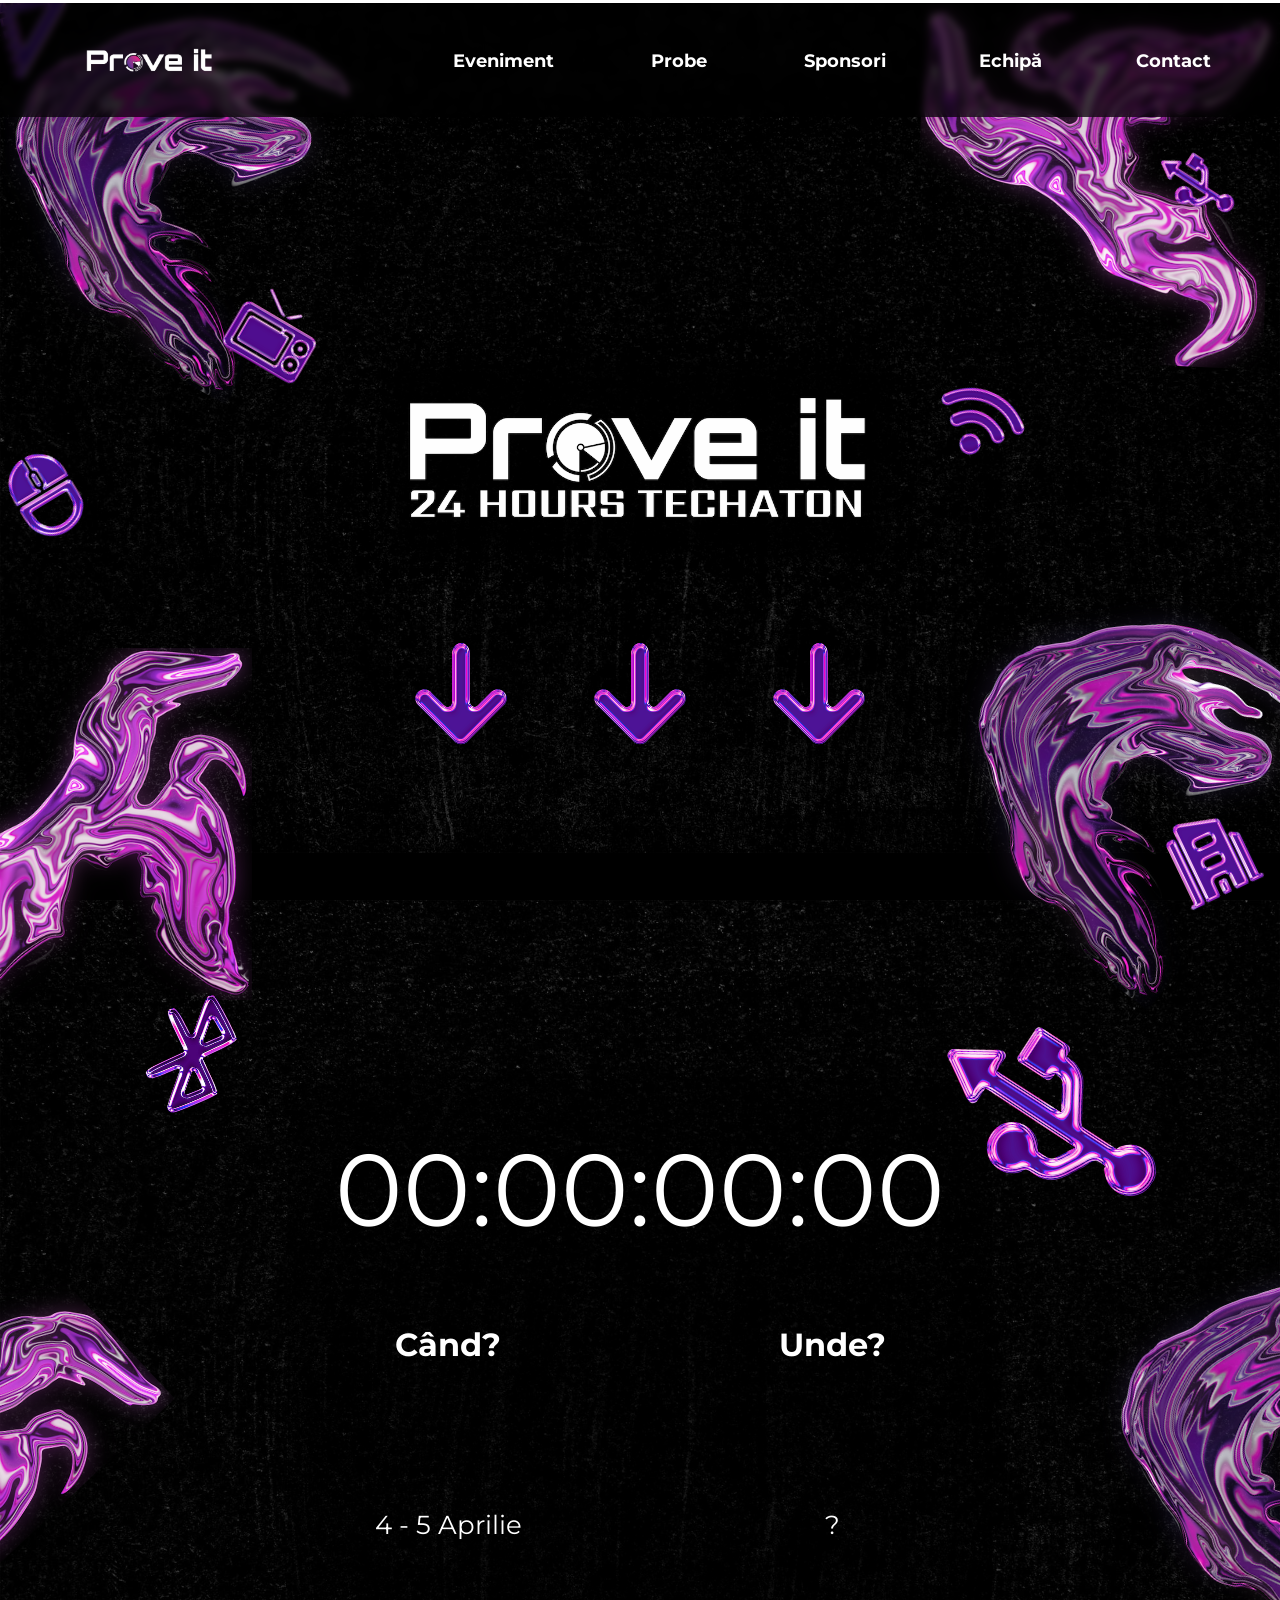
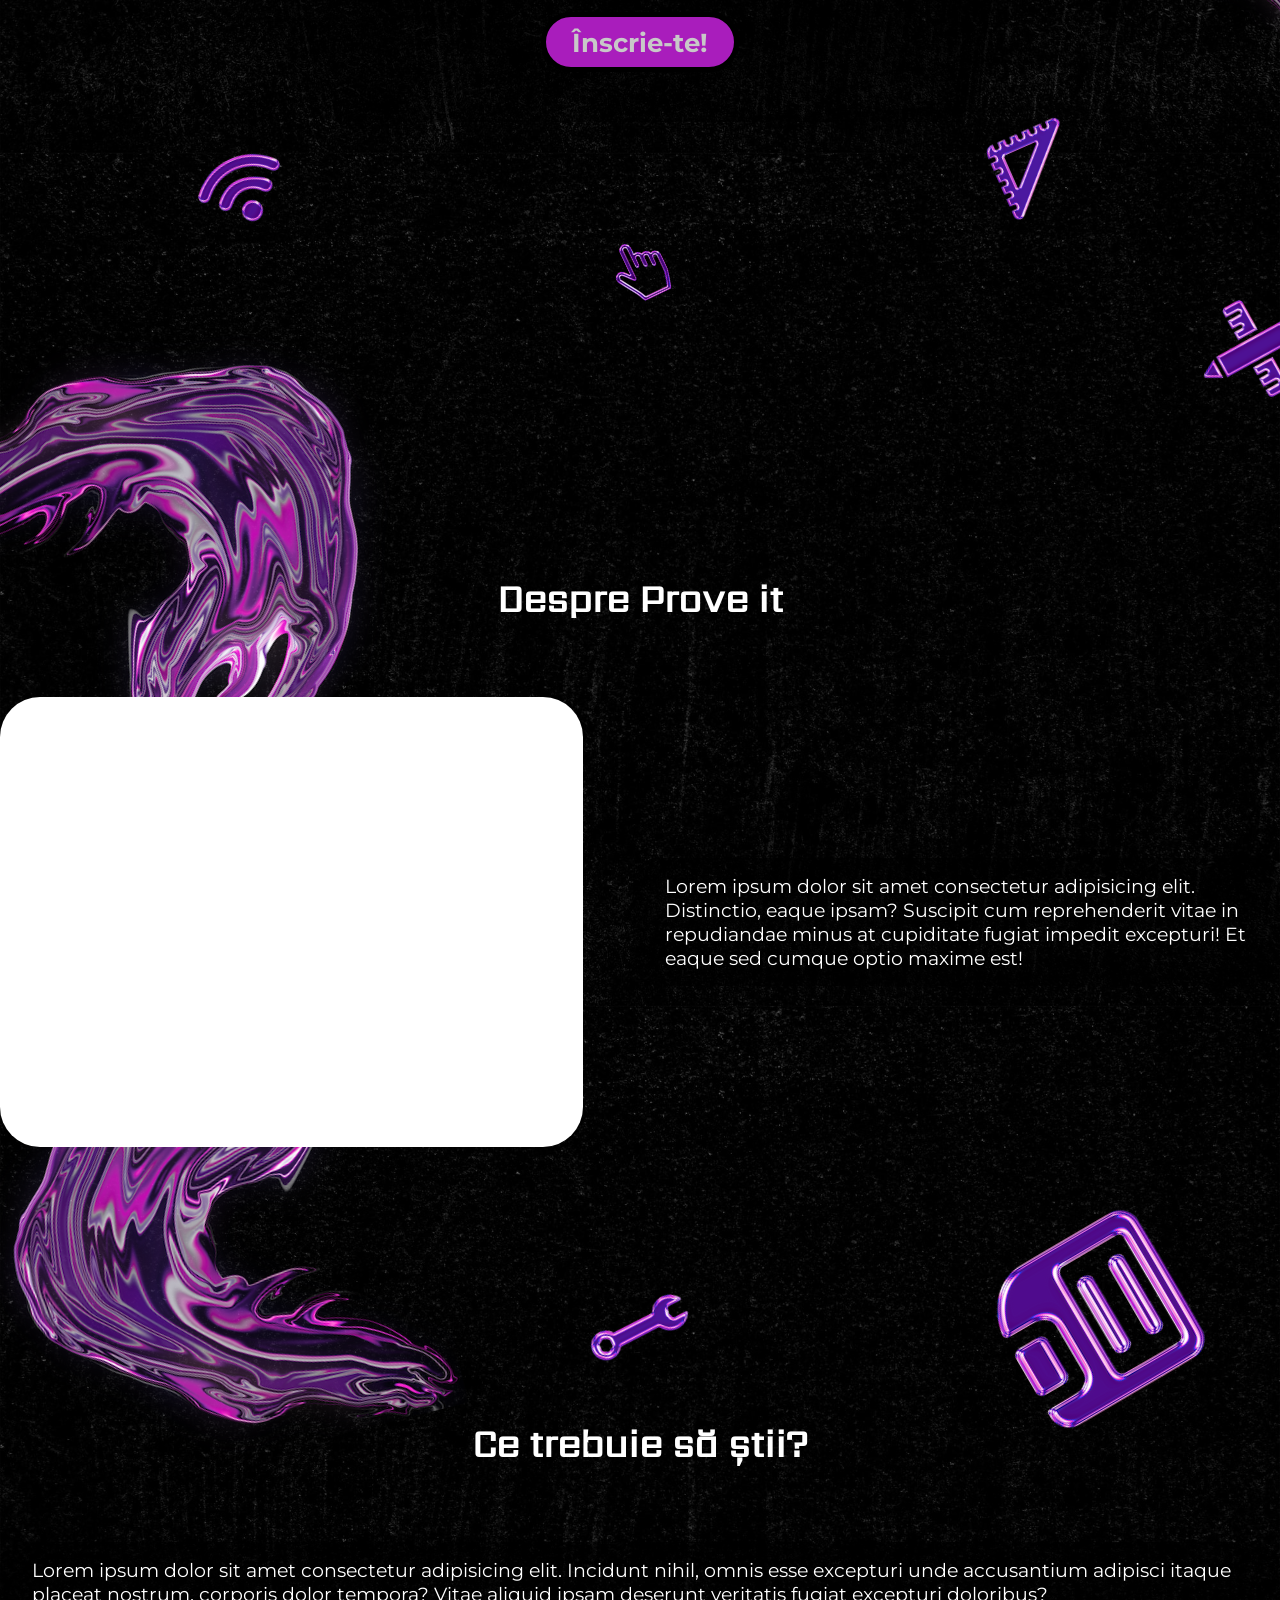
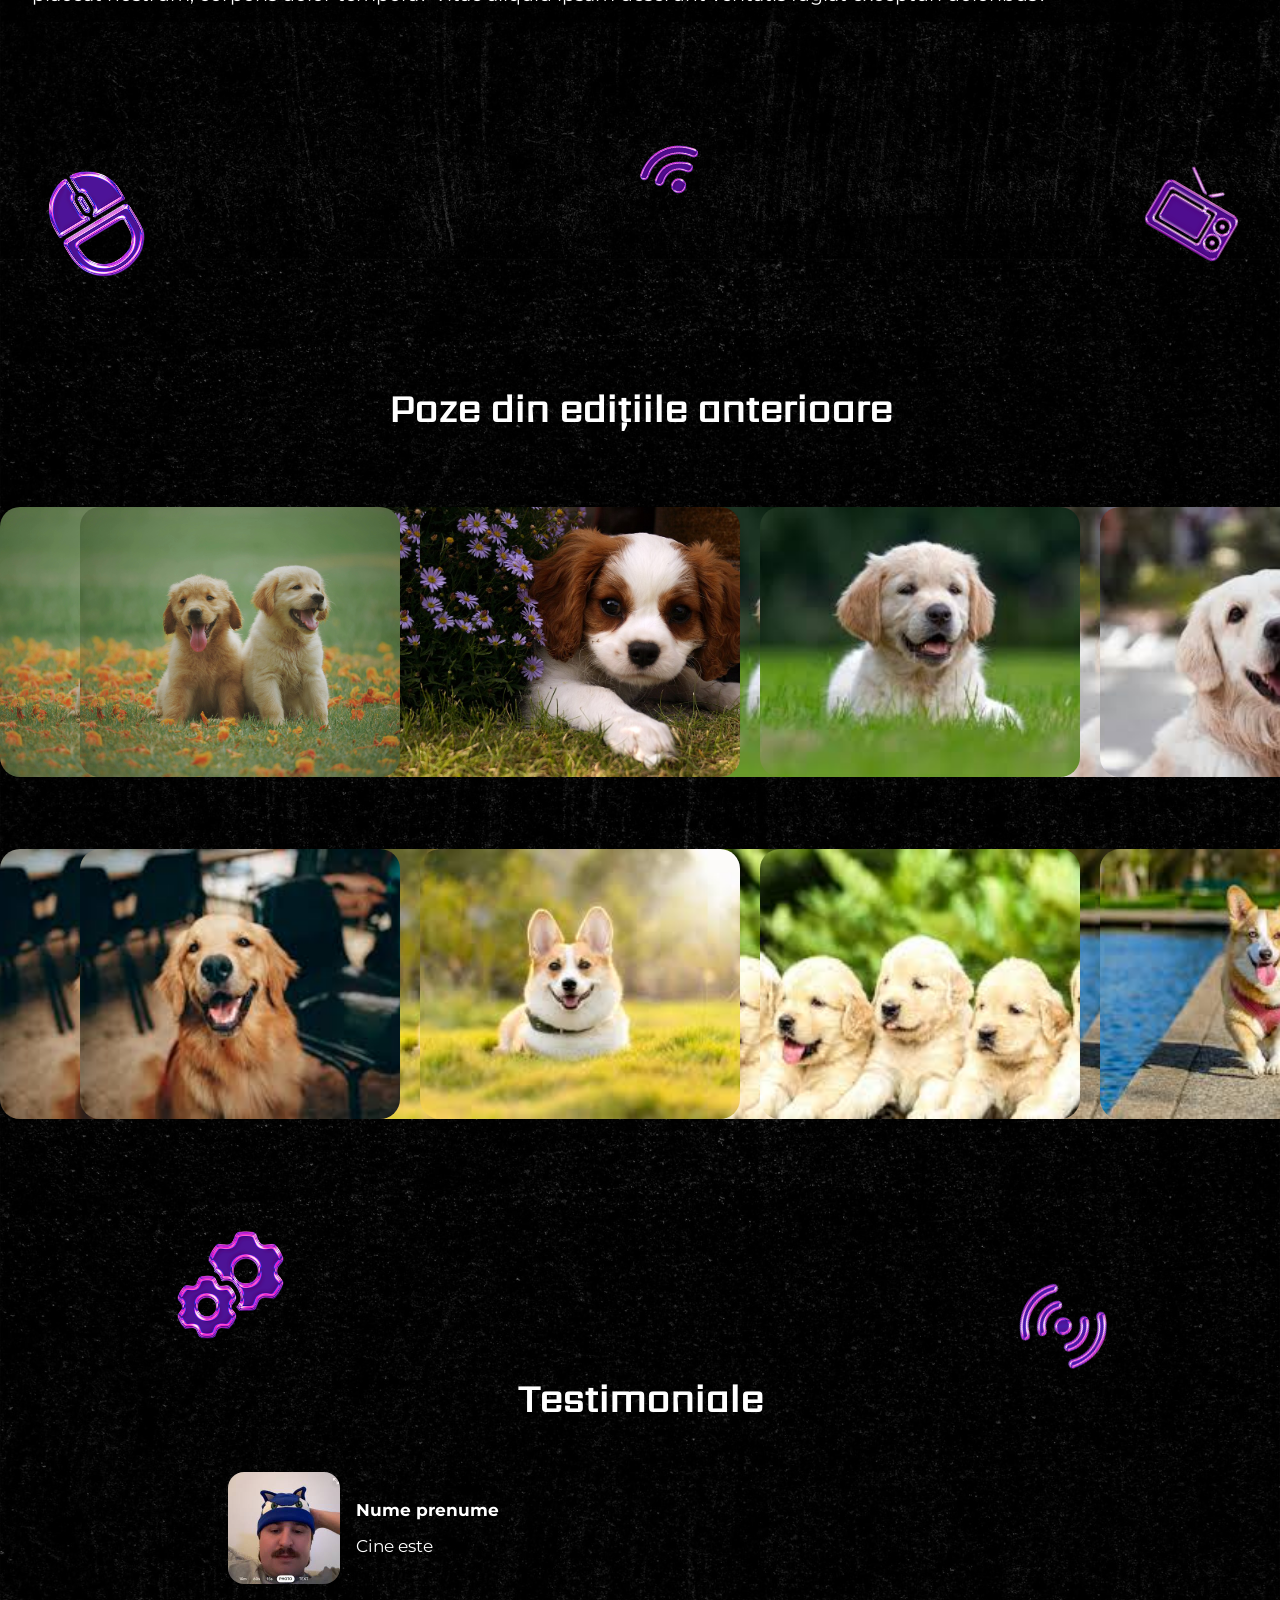
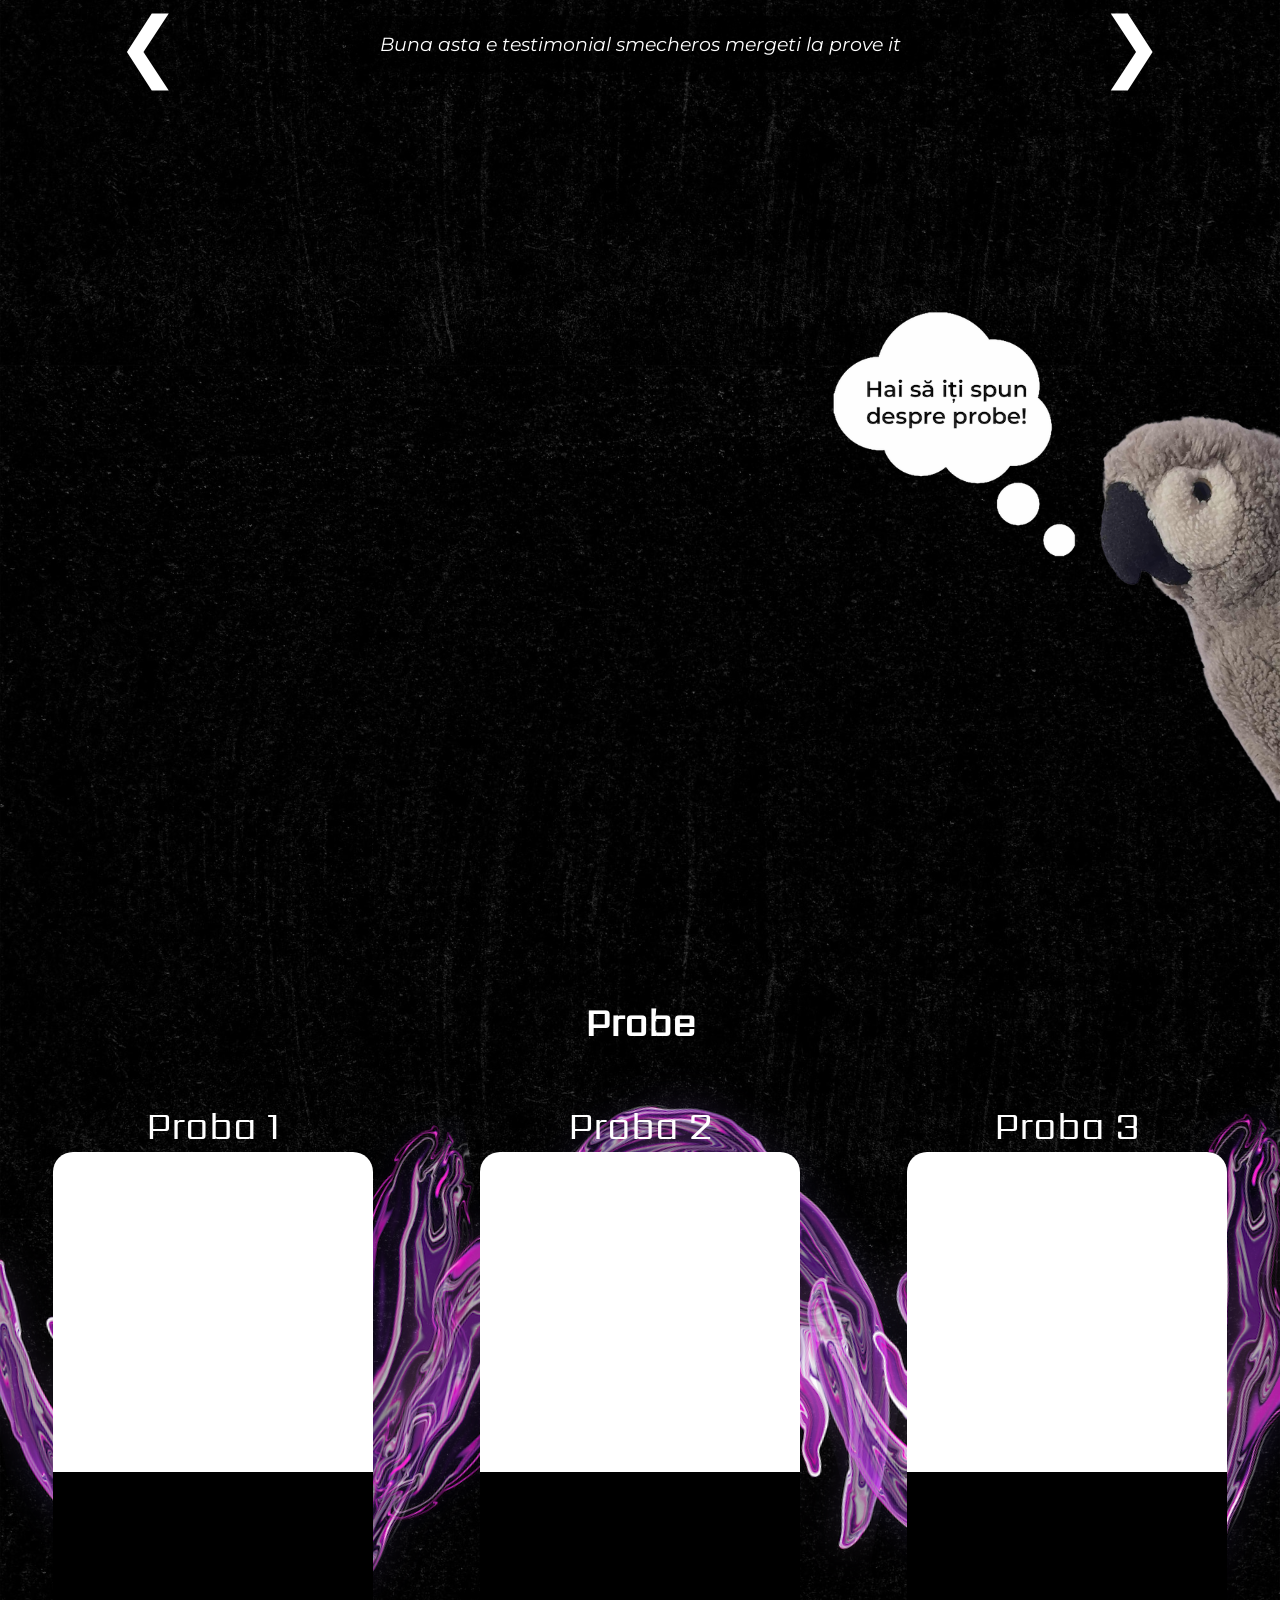
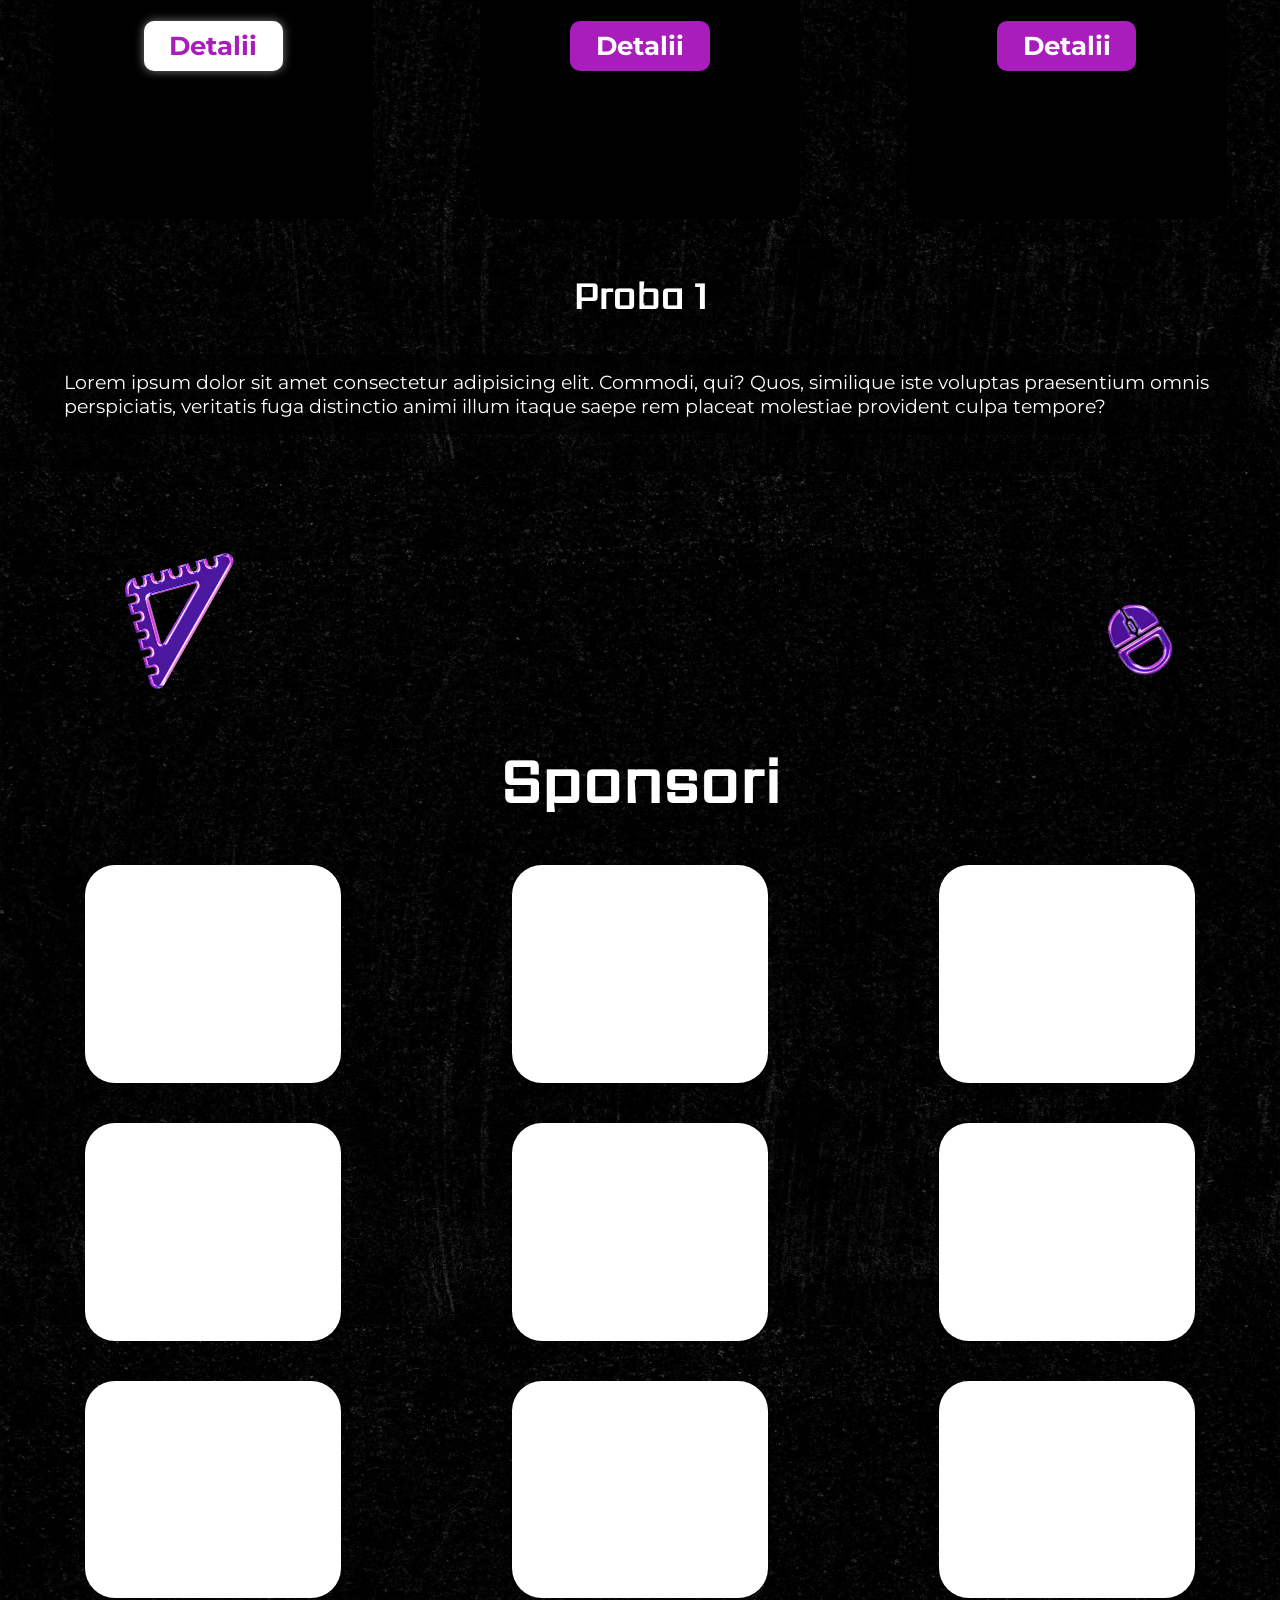
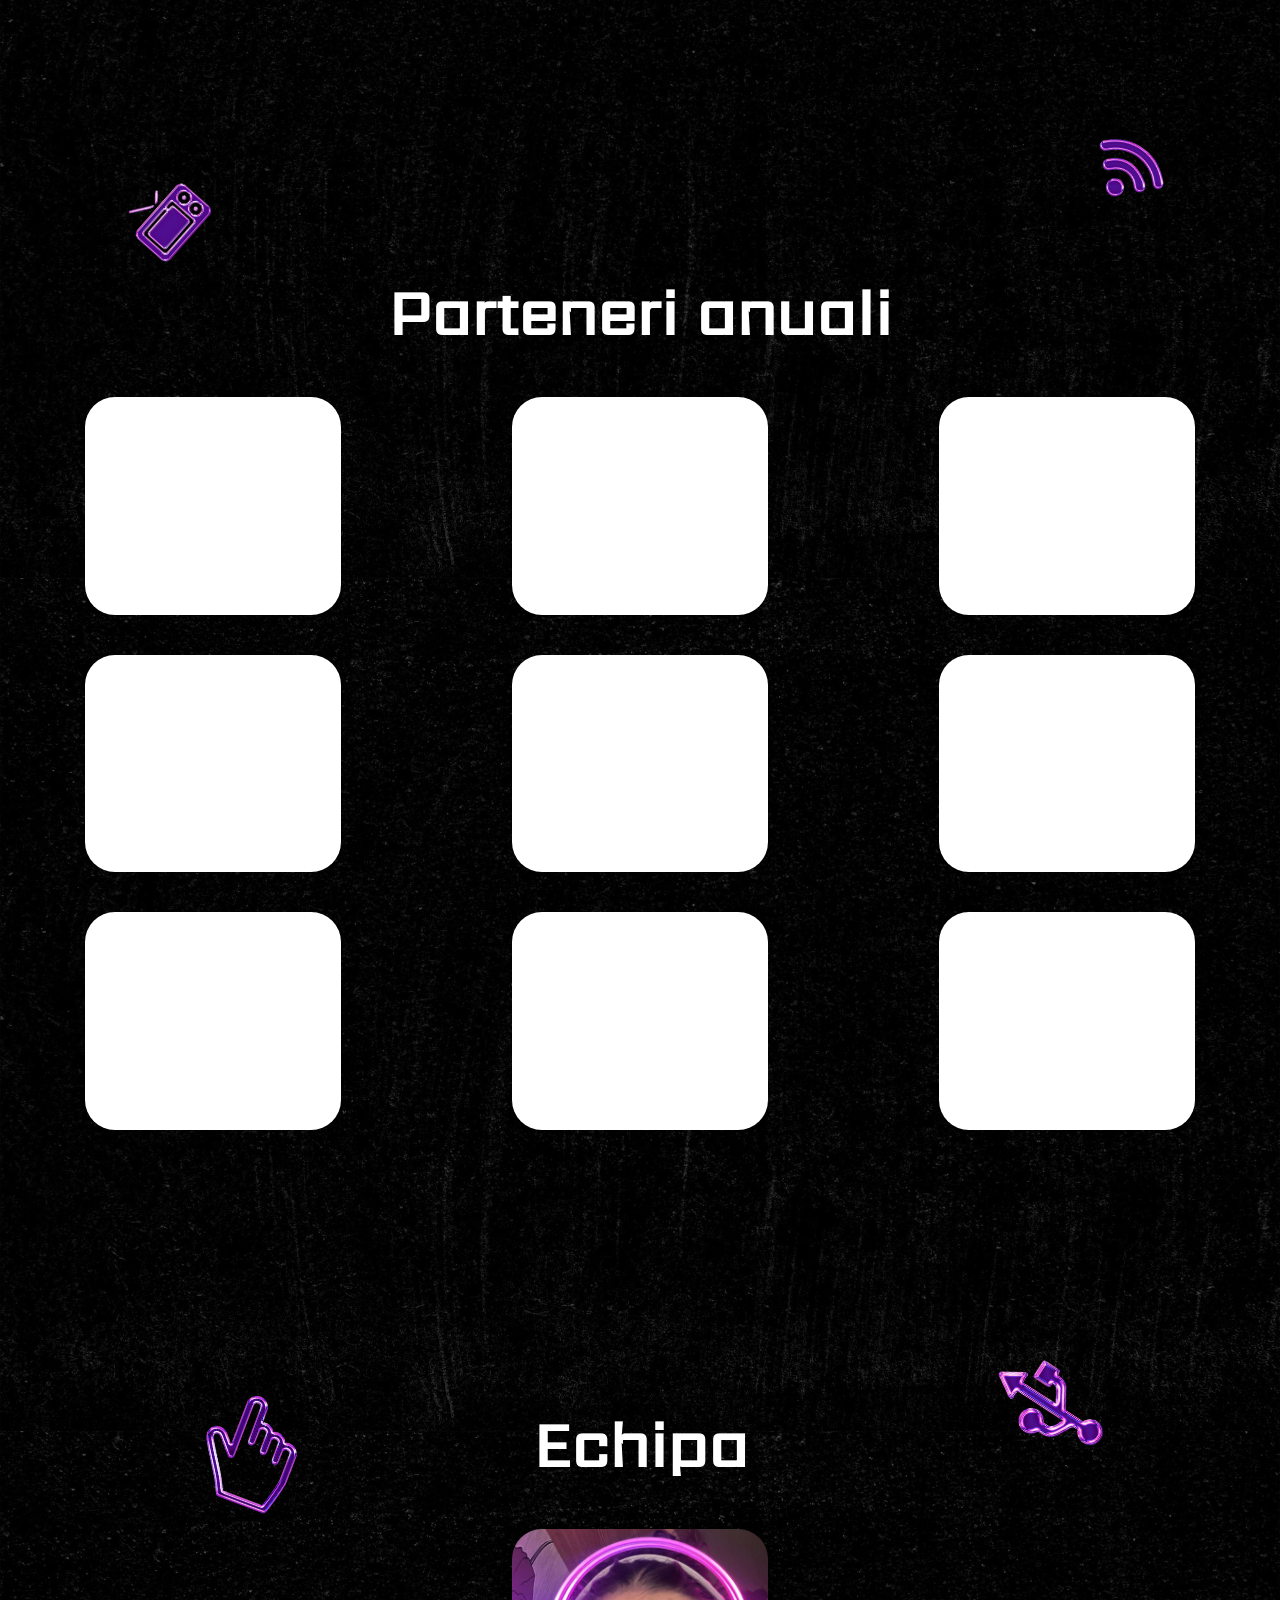
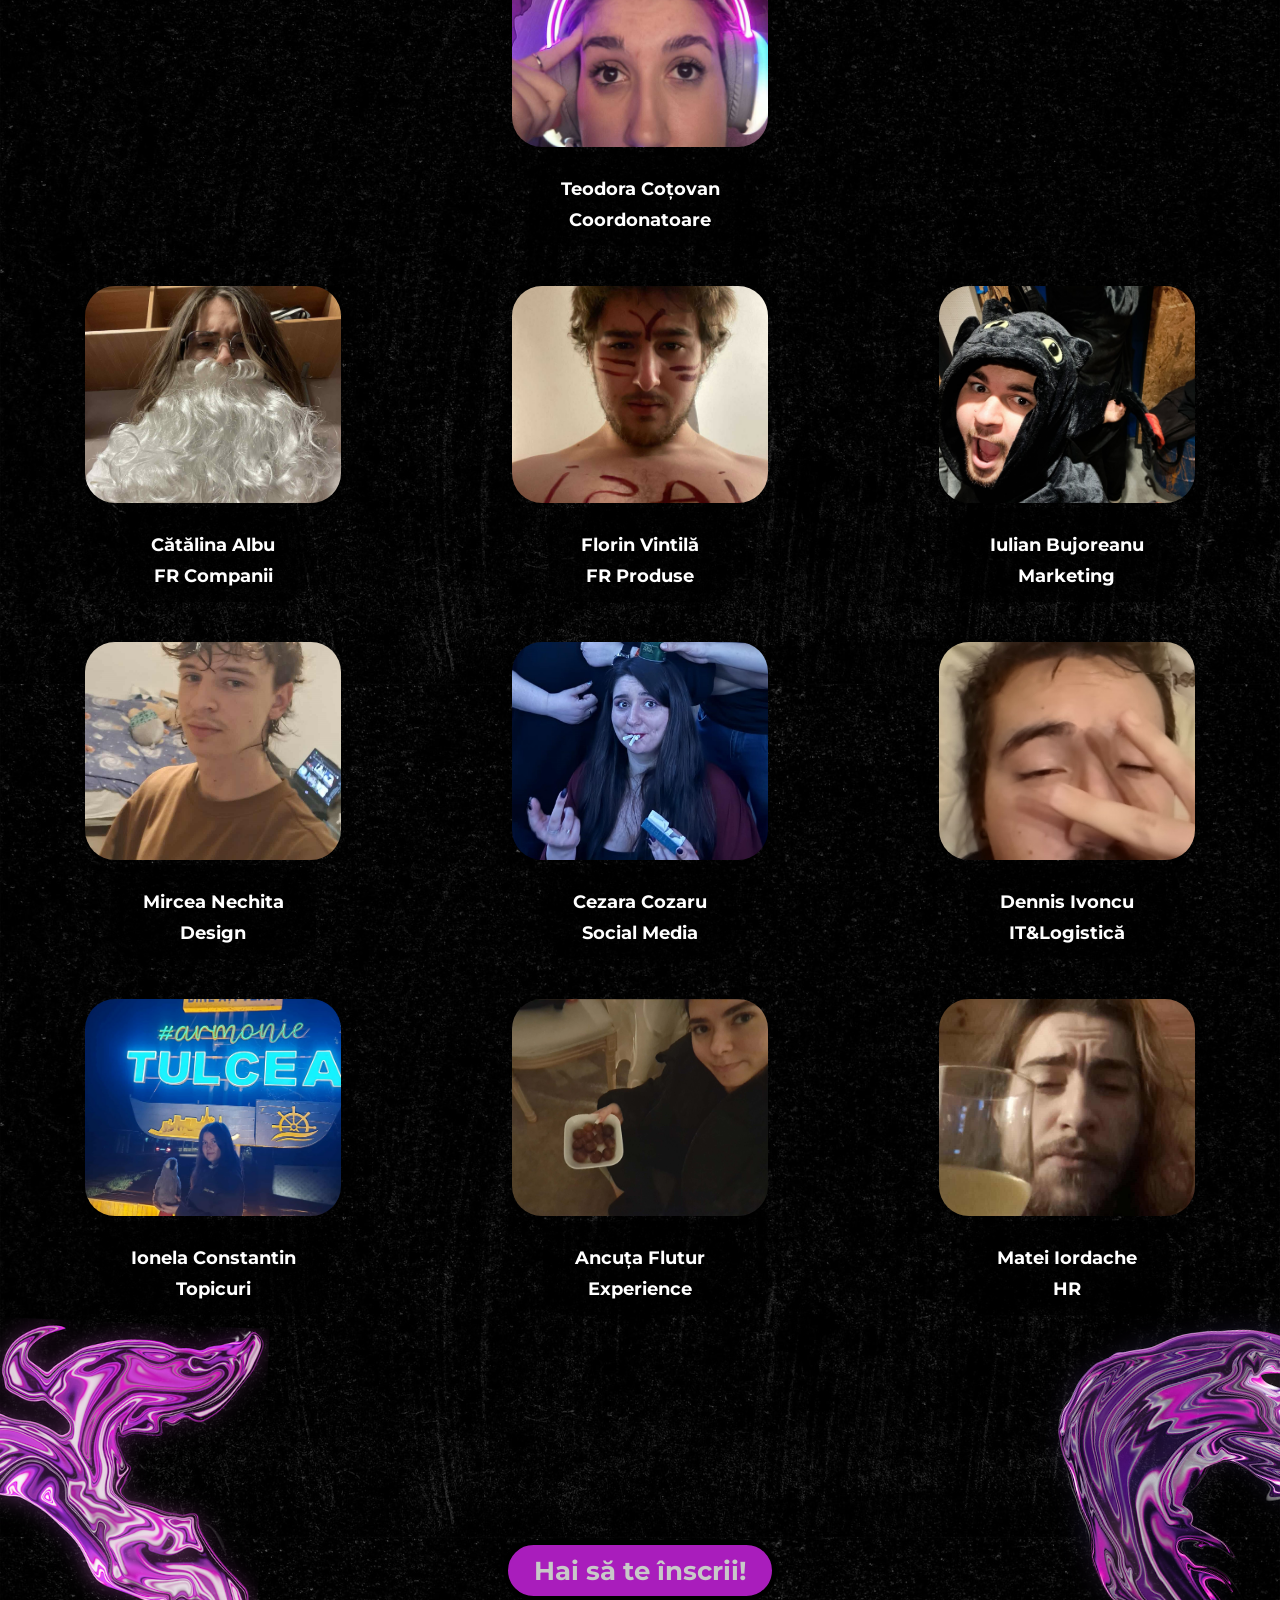
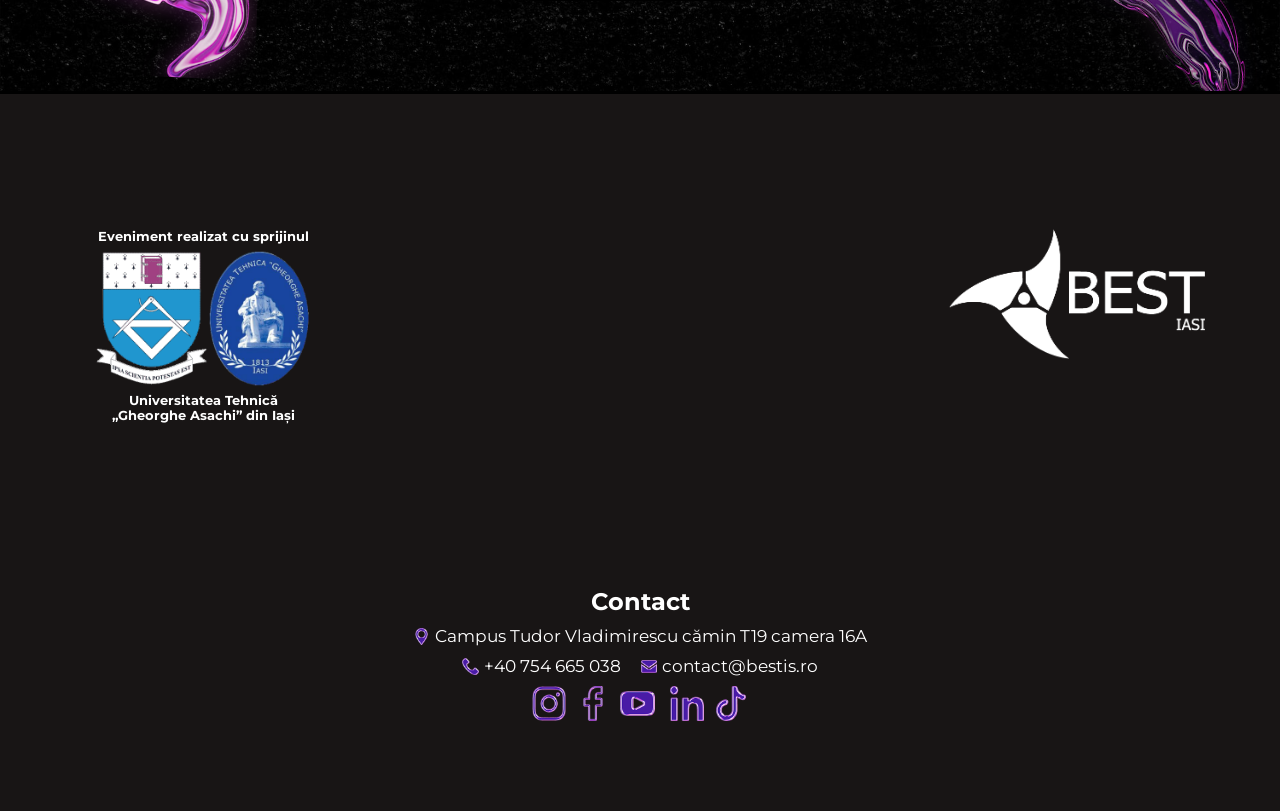
==== PRV26/index.html @ 22487291 "First version (desktop only)" ====
<!DOCTYPE html>
<html lang="en">
<head>
    <link rel="preconnect" href="https://fonts.googleapis.com">
    <link rel="preconnect" href="https://fonts.gstatic.com" crossorigin>
    <link href="https://fonts.googleapis.com/css2?family=Montserrat:ital,wght@0,100..900;1,100..900&display=swap" rel="stylesheet">
    <link rel = "stylesheet" href = "bg.css">
    <link rel = "stylesheet" href = "style.css">
    <meta charset="UTF-8">
    <meta name="viewport" content="width=device-width, initial-scale=1.0">
    <title>Prove it</title>
</head>
<body>  
     <header class = "header">
            <img src = "logo/Sigla Postari.png" id = "logo_header">
            <div class = "header_links">
                <div class = "header_link"><a href = "#eveniment">Eveniment</a></div>
                <div class = "header_link"><a href = "#probe">Probe</a></div>
                <div class = "header_link"><a href = "#sponsori">Sponsori</a></div>
                <div class = "header_link"><a href = "#echipa">Echipă</a></div>
                <div class = "header_link"><a href = "#contact">Contact</a></div>
            </div>
    </header>
    <div id="scroll-trigger" style="position: absolute; top: 100vh; height: 1px; width: 100%;"></div>
    <!-- <img src = "backgrounds/Website_grid.svg" class = "grid_website"> -->
    <section class = "landing_page">
        <img src = "backgrounds/Dirty-Surface-Texture-08-min.jpg" class = "dirty_surface" alt = "">
        <!-- <img src = "backgrounds/grid_lp-min.png" class = "grid_lp"> -->
        <img src = "logo/LogoPRV.png" class = "logo_lp" alt = "Proveit logo">
        <img src = "bg_elements/bgShape_C.png" class = "bg_element" id = "C1">
        <img src = "bg_elements/bgShape_dinosaur.png" class = "bg_element" id = "D1">
        <img src = "bg_elements/bgShape_C.png" class = "bg_element" id = "C2">
        <img src = "bg_elements/bgShape_dinosaur.png" class = "bg_element" id = "D2">
        <img src = "bg_elements/Echer.png" class = "bg_element" id = "echer1">
        <img src = "bg_elements/MouseV1.png" class = "bg_element" id = "mouse1">
        <img src = "bg_elements/TVV1.png" class = "bg_element" id = "tv1">
        <img src = "bg_elements/wifiV2.png" class = "bg_element" id = "wifi1">
        <img src = "bg_elements/USBV3.png" class = "bg_element" id = "usb1">
        <img src = "bg_elements/BuildingV1.png" class = "bg_element" id = "building1">
        <div class = "c2a">
            <div class = "arrows">
                <img src = "bg_elements/arrow.png" id = "arrows_img">
                <img src = "bg_elements/arrow.png" id = "arrows_img">
                <img src = "bg_elements/arrow.png" id = "arrows_img">
            </div>
            <!-- <button id = "c2a_button">
                Afla mai multe
            </button> -->
        </div>
    </section>
    <section class = "main_page">
        <div class = "bg_layer">
            <div class = "layer_dirty"></div>
        </div>
        <!-- <img src = "backgrounds/Website_grid.svg" class = "grid_website"> -->
        <img src = "bg_elements/bgShape_C.png" class = "bg_element" id = "C6">
        <img src = "bg_elements/bgShape_dinosaur.png" class = "bg_element" id = "D4">
        <img src = "bg_elements/bgShape_C.png" class = "bg_element" id = "C3">
        <img src = "bg_elements/bgShape_dinosaur.png" class = "bg_element" id = "D3">
        <!-- <img src = "bg_elements/TVV1.png" class = "bg_element" id = "tv2"> -->
        <img src = "bg_elements/USBV3.png" class = "bg_element" id = "usb2">
        <img src = "bg_elements/BluetoothV2.png" class = "bg_element" id = "bluetooth1">
    

        <div class = "timer_div">
            <p id = "timer">00:00:00:00</p>

            <div class = "info_PRV">
                <div class = "cand">Când?</div>
                <div class = "unde">Unde?</div>
                <div class = "data">4 - 5 Aprilie</div>
                <div class = "locatie">?</div>
            </div>

            <button id = "c2a_button">Înscrie-te!</button>

            <img src = "bg_elements/wifiV2.png" class = "bg_element" id = "wifi2">
            <img src = "bg_elements/Echer.png" class = "bg_element" id = "echer2">
            <img src = "bg_elements/ClickerV2.png" class = "bg_element" id = "clicker1">
            <img src = "bg_elements/PencilAndRulerV2.png" class = "bg_element" id = "pencil1">

        </div>

        <div class = "despre_PRV animate-on-scroll" id = "eveniment">
            <img src = "bg_elements/bgShape_C.png" class = "bg_element" id = "C4">
            <img src = "bg_elements/bgShape_C.png" class = "bg_element" id = "C5">
            <img src = "bg_elements/wrenchV1.png" class = "bg_element" id = "wrench1">
            <img src = "bg_elements/FloppyDiskV2.png" class = "bg_element" id = "floppy1">
            <h1>Despre Prove it</h1>
            <div class = "img_text_flex">
                <div class = "img_container"></div>
                <p>
                    Lorem ipsum dolor sit amet consectetur adipisicing elit. Distinctio, eaque ipsam? Suscipit cum reprehenderit vitae in repudiandae minus at cupiditate fugiat impedit excepturi! Et eaque sed cumque optio maxime est!
                </p>
            </div>
        </div>

        <div class = "ce_trebuie_sa_stii animate-on-scroll">
            <h1>Ce trebuie să știi?</h1>
            <p>
                Lorem ipsum dolor sit amet consectetur adipisicing elit. Incidunt nihil, omnis esse excepturi unde accusantium adipisci itaque placeat nostrum, corporis dolor tempora? Vitae aliquid ipsam deserunt veritatis fugiat excepturi doloribus?
            </p>
        </div>

        <div class = "img_sliders">
            <img src = "bg_elements/MouseV1.png" class = "bg_element" id = "mouse2">
            <img src = "bg_elements/wifiV2.png" class = "bg_element" id = "wifi3">
            <img src = "bg_elements/TVV1.png" class = "bg_element" id = "tv3">

            <h1>Poze din edițiile anterioare</h1>
            <div class = "slider_right">
                <div class = "img_right">
                    <div class = "img_container_editii zoomable" id = "p1"></div>
                    <div class = "img_container_editii zoomable" id = "p2"></div>
                    <div class = "img_container_editii zoomable" id = "p3"></div>
                    <div class = "img_container_editii zoomable" id = "p4"></div>
                </div>
                <div aria-hidden class = "img_right">
                    <div class = "img_container_editii zoomable" id = "p1"></div>
                    <div class = "img_container_editii zoomable" id = "p2"></div>
                    <div class = "img_container_editii zoomable" id = "p3"></div>
                    <div class = "img_container_editii zoomable" id = "p4"></div>
                </div>
            </div>
            <div class = "slider_left">
                <div class = "img_left">
                    <div class = "img_container_editii zoomable" id = "p5"></div>
                    <div class = "img_container_editii zoomable" id = "p6"></div>
                    <div class = "img_container_editii zoomable" id = "p7"></div>
                    <div class = "img_container_editii zoomable" id = "p8"></div>
                </div>
                <div aria-hidden class = "img_left">
                    <div class = "img_container_editii zoomable" id = "p5"></div>
                    <div class = "img_container_editii zoomable" id = "p6"></div>
                    <div class = "img_container_editii zoomable" id = "p7"></div>
                    <div class = "img_container_editii zoomable" id = "p8"></div>
                </div>
            </div>

        </div>

        <div class = "testimoniale animate-on-scroll">
            <img src = "bg_elements/CogV1.png" class = "bg_element" id = "cog1">
            <img src = "bg_elements/SignalV1.png" class = "bg_element" id = "signal1">

            <h1>Testimoniale</h1>

            <div class = "testimonial">
                <div class = "testimoniale_img_nume">

                    <div class = "pfp_t" id = "t1"></div>
                    <div class = "nume_cine_t">
                        <p style = "font-weight: bold;">Nume prenume</p>
                        <p>Cine este</p>
                    </div>

                </div>

                <div class = "buttons_paragraph">
                    <button id = "slider_button" class = "prev">&#10094</button>
                    <p>Buna asta e testimonial smecheros mergeti la prove it</p>
                    <button id = "slider_button" class = "next">&#10095</button>
                </div>
            </div>
            <div class = "testimonial">
                <div class = "testimoniale_img_nume">

                    <div class = "pfp_t" id = "t2"></div>
                    <div class = "nume_cine_t">
                        <p style = "font-weight: bold;">Nume prenume</p>
                        <p>Cine este</p>
                    </div>

                </div>

                <div class = "buttons_paragraph">
                    <button id = "slider_button" class = "prev">&#10094</button>
                    <p>Ce caut aici</p>
                    <button id = "slider_button" class = "next">&#10095</button>
                </div>
            </div>
            <div class = "testimonial">
                <div class = "testimoniale_img_nume">

                    <div class = "pfp_t" id = "t3"></div>
                    <div class = "nume_cine_t">
                        <p style = "font-weight: bold;">Nume prenume</p>
                        <p>Cine este</p>
                    </div>

                </div>

                <div class = "buttons_paragraph">
                    <button id = "slider_button" class = "prev">&#10094</button>
                    <p>Innebunesc</p>
                    <button id = "slider_button" class = "next">&#10095</button>
                </div>
            </div>
    
        </div>
        
        <img src = "photos/cafeluta_dialog.png" class = "cafeluta_dialog">
        
        <div class = "probe animate-on-scroll" id = "probe">
            <img src = "bg_elements/bgShape_C.png" class = "bg_element" id = "C7">
            <img src = "bg_elements/bgShape_C.png" class = "bg_element" id = "C8">
            <img src = "bg_elements/bgShape_C.png" class = "bg_element" id = "C9">

            <h1>Probe</h1>

            <div class = "probe_carduri">

            <div class = "card_probe">
                <h1>Proba 1</h1>
                <div class = "img_container_probe"></div>
                <div class = "detalii_probe">
                    <button>Detalii</button>
                </div>
            </div>

             <div class = "card_probe">
                <h1>Proba 2</h1>
                <div class = "img_container_probe"></div>
                <div class = "detalii_probe">
                    <button>Detalii</button>
                </div>
            </div>

             <div class = "card_probe">
                <h1>Proba 3</h1>
                <div class = "img_container_probe"></div>
                <div class = "detalii_probe">
                    <button>Detalii</button>
                </div>
            </div>

            </div>

            <div class = "descrieri_container">
                <div class = "descriere">
                    <h1>Proba 1</h1>
                    <p>Lorem ipsum dolor sit amet consectetur adipisicing elit. Commodi, qui? Quos, similique iste voluptas praesentium omnis perspiciatis, veritatis fuga distinctio animi illum itaque saepe rem placeat molestiae provident culpa tempore?</p>
                </div>

                <div class = "descriere">
                    <h1>Proba 2</h1>
                    <p>Lorem ipsum dolor sit amet consectetur adipisicing elit. Commodi, qui? Quos, similique iste voluptas praesentium omnis perspiciatis, veritatis fuga distinctio animi illum itaque saepe rem placeat molestiae provident culpa tempore?</p>
                </div>

                <div class = "descriere">
                    <h1>Proba 3</h1>
                    <p>Lorem ipsum dolor sit amet consectetur adipisicing elit. Commodi, qui? Quos, similique iste voluptas praesentium omnis perspiciatis, veritatis fuga distinctio animi illum itaque saepe rem placeat molestiae provident culpa tempore?</p>
                </div>
            </div>

        </div>
        
        <div class = "sponsori" id = "sponsori">
            <img src = "bg_elements/MouseV1.png" class = "bg_element" id = "mouse3">
            <img src = "bg_elements/Echer.png" class = "bg_element" id = "echer3">

            <h1>Sponsori</h1>

            <div class = "sponsori_row">
                <div class = "img_container_sponsori"></div>
                <div class = "img_container_sponsori"></div>
                <div class = "img_container_sponsori"></div>
            </div>

             <div class = "sponsori_row">
                <div class = "img_container_sponsori"></div>
                <div class = "img_container_sponsori"></div>
                <div class = "img_container_sponsori"></div>
            </div>

             <div class = "sponsori_row">
                <div class = "img_container_sponsori"></div>
                <div class = "img_container_sponsori"></div>
                <div class = "img_container_sponsori"></div>
            </div>
            
        </div>

        <div class = "parteneri">
            <img src = "bg_elements/TVV1.png" class = "bg_element" id = "tv4">
            <img src = "bg_elements/wifiV2.png" class = "bg_element" id = "wifi4">

            <h1>Parteneri anuali</h1>

            <div class = "sponsori_row">
                <div class = "img_container_sponsori"></div>
                <div class = "img_container_sponsori"></div>
                <div class = "img_container_sponsori"></div>
            </div>

             <div class = "sponsori_row">
                <div class = "img_container_sponsori"></div>
                <div class = "img_container_sponsori"></div>
                <div class = "img_container_sponsori"></div>
            </div>

             <div class = "sponsori_row">
                <div class = "img_container_sponsori"></div>
                <div class = "img_container_sponsori"></div>
                <div class = "img_container_sponsori"></div>
            </div>
            
        </div>

        <div class = "echipa" id = "echipa">
            <img src = "bg_elements/ClickerV2.png" class = "bg_element" id = "clicker2">
            <img src = "bg_elements/USBV3.png" class = "bg_element" id = "usb3">

            <h1>Echipa</h1>

             <div class = "sponsori_row">
                <div class = "poze_nume_echipa">
                    <div class = "img_container_sponsori" id = "teo"></div>
                    <div class = "nume">
                        <h1>Teodora Coțovan</h1>
                        <h1>Coordonatoare</h1>
                    </div>
                </div>
             </div>

            <div class = "sponsori_row">
                <div class = "poze_nume_echipa">
                    <div class = "img_container_sponsori" id = "cata"></div>
                    <div class = "nume">
                        <h1>Cătălina Albu</h1>
                        <h1>FR Companii</h1>
                    </div>
                </div>
                <div class = "poze_nume_echipa">
                    <div class = "img_container_sponsori" id = "florin"></div>
                    <div class = "nume">
                        <h1>Florin Vintilă</h1>
                        <h1>FR Produse</h1>
                    </div>
                </div>
                <div class = "poze_nume_echipa">
                    <div class = "img_container_sponsori" id = "iulian"></div>
                    <div class = "nume">
                        <h1>Iulian Bujoreanu</h1>
                        <h1>Marketing</h1>
                    </div>
                </div>
            </div>

             <div class = "sponsori_row">
                <div class = "poze_nume_echipa">
                    <div class = "img_container_sponsori" id = "mircea"></div>
                    <div class = "nume">
                        <h1>Mircea Nechita</h1>
                        <h1>Design</h1>
                    </div>
                </div>
                <div class = "poze_nume_echipa">
                    <div class = "img_container_sponsori" id = "cezara"></div>
                    <div class = "nume">
                        <h1>Cezara Cozaru</h1>
                        <h1>Social Media</h1>
                    </div>
                </div>
                <div class = "poze_nume_echipa">
                    <div class = "img_container_sponsori" id = "dennis"></div>
                    <div class = "nume">
                        <h1>Dennis Ivoncu</h1>
                        <h1>IT&Logistică</h1>
                    </div>
                </div>
            </div>

             <div class = "sponsori_row">
                <div class = "poze_nume_echipa">
                    <div class = "img_container_sponsori" id = "ionela"></div>
                    <div class = "nume">
                        <h1>Ionela Constantin</h1>
                        <h1>Topicuri</h1>
                    </div>
                </div>
                <div class = "poze_nume_echipa">
                    <div class = "img_container_sponsori" id = "ancuta"></div>
                    <div class = "nume">
                        <h1>Ancuța Flutur</h1>
                        <h1>Experience</h1>
                    </div>
                </div>
                <div class = "poze_nume_echipa">
                    <div class = "img_container_sponsori" id = "matei"></div>
                    <div class = "nume">
                        <h1>Matei Iordache</h1>
                        <h1>HR</h1>
                    </div>
                </div>
            </div>

        </div>

        <button id = "c2a_button">Hai să te înscrii!</button>
        
        <footer class = "footer">
            <div class = "tuiasi">
                <p>Eveniment realizat cu sprijinul</p>
                <img src = "logo/tuiasi.png" id = "logo_tuiasi">
                <p>Universitatea Tehnică</p>
                <p>„Gheorghe Asachi” din Iași</p>
            </div>

            <img src = "logo/Sigla BEST alba.png" class = "sigla_BEST">

            <div class = "contact" id = "contact">
                <h2>Contact</h2>

                <div class = "locatie">
                    <img src = "logo/Location_site.png" id = "footer_img">
                    <p>Campus Tudor Vladimirescu cămin T19 camera 16A</p>
                </div>

                <div class = "tel_mail">
                    <div class = "tel">
                        <img src = "logo/Phone_site.png" id = "footer_img">
                        <p>+40 754 665 038</p>
                    </div>

                    <div class = "mail">
                        <img src = "logo/Mail_site.png" id = "footer_img">
                        <p>contact@bestis.ro</p>
                    </div>
                </div>

                <div class = "sm_icons">
                    <img src = "logo/Instagram_site.png">
                    <img src = "logo/Facebook_site.png">
                    <img src = "logo/YouTube_site.png" style = "margin-right: 1%;">
                    <img src = "logo/LinkedIn_site.png">
                    <img src = "logo/TikTok_site.png">
                </div>

            </div>
        </footer>
    </section>

    <div id="lightbox" class="lightbox">
        <span class="close-btn">&times;</span>
        <img id="lightbox-img" src="">
    </div>
    <script src = "index.js"></script>
</body>
</html>
---- PRV26/bg.css ----
.bg_layer {
    position: absolute;
    top: 0;
    bottom: 0;
    width: 100%;
    height: 100%; 
    pointer-events: none;
}

.layer_dirty {
    width: 100%;
    height: 100%;
    background-image: url('backgrounds/Dirty-Surface-Texture-08-min.jpg');
    background-repeat: repeat-y;
    background-size: 100% auto;
    opacity: 0.4;
    z-index: -2;
}

.bg_element{
    position: absolute;
    z-index: 1;
}

.dirty_surface{
    position: absolute;
    z-index: -3;
    opacity: 0.4;
    width: 100vw;
    max-height: 100vh;
}

/* .grid_lp{
    position: absolute;
    z-index: -2;
    width: 100vw;
    min-height: 100vh;
    opacity: 0.2;
} */

/* .grid_website{
    position: absolute;
    margin: auto;
    width: 100%;
    height: 100%;
    z-index: -2;
    opacity: 0.7;
} */

.logo_lp{
    position: absolute;
    z-index: -1;
    left: 0;
    right: 0;
    margin: auto;
    width: 750px;
    top: 50%;
    transform: translateY(-50%);
    scale: 0.95;
    width: 47vw;
}

/* landing page */
#D1{
    bottom: -100px;
    left: -100px;
    width: 27.5vw;
}

#D2{
    transform: rotate(-87.44deg);
    right: 10px;
    top: 10px;
    width: 27.5vw;
}

#C1{
    transform: rotate(28.64deg);
    left: -20px;
    top: -10px;
    width: 27.5vw;
}

#C2{
    transform: rotate(37.16deg);
    right: -10px;
    bottom: -40px;
    width: 27.5vw;
}

#echer1{
    transform: rotate(74.69deg);
    width: 7vw;
    top: -15px;
}

#mouse1{
    transform: rotate(-31.13deg);
    top: 50%;
    width: 7vw;
}

#tv1{
    transform: rotate(30.5deg);
    top: 32%;
    left: 18%;
    width: 7vw;
}

#wifi1{
    transform: rotate(23.61deg);
    top: 42%;
    right: 20%;
    width: 7vw;
}

#usb1{
    transform: rotate(-56.9deg);
    right: 3%;
    top: 140px;
    width: 7vw;
}

#building1{
    transform: rotate(-25.54deg);
    bottom: 0;
    right: 2%;
    width: 7vw;
}

/* landing page */
/* main page */

#usb2{
    transform: rotate(-56.9deg);
    right: 8vw;
    top: 10vh;
    width: 20vw;
}

#bluetooth1{
    transform: rotate(19.86deg);
    top: 10vh;
    left: 10vw;
    width: 10vw;
}

#tv2{
    transform: rotate(-8.91deg);
    left: 45vw;
    top: 15vh;
    width: 7vw;
}

#wifi2{
    transform: rotate(-24.01deg);
    bottom: -12.5vh;
    left: -7vw;
    width: 7vw;
}

#echer2{
    transform: rotate(66.19deg);
    bottom: -10vh;
    right: -7vw;
    width: 7vw;
}

#clicker1{
    transform: rotate(-25.54deg);
    bottom: -20vh;
    width: 5vw;
}

#pencil1{
    transform: rotate(16.17deg);
    width: 7vw;
    right: -24vw;
    bottom: -30vh;
}

#D3{
    transform: rotate(46.74deg);
    top: 35vh;
    left: -250px;
    width: 27.5vw;
}

#C3{
    transform: rotate(22.36deg);
    top: 40vh;
    right: -160px;
    width: 27.5vw;
}

#C4{
    z-index: -1;
    transform: rotate(137.8deg);
    top: -30vh;
    left: -3vw;
    width: 35vw;
}

#C5{
    z-index: -1;
    transform: rotate(-13.7deg);
    bottom: -35vh;
    left: -2vw;
    width: 35vw;
}

#wrench1{
    transform: rotate(17.8deg);
    bottom: -25vh;
    width: 7vw;
}

#floppy1{
    transform: rotate(-120.39deg);
    bottom: -30vh;
    right: 7vw;
    width: 15vw;
}

#mouse2{
    transform: rotate(-31.13deg);
    top: -24vh;
    left: 3vw;
    width: 9vw;
}

#tv3{
    transform: rotate(30.5deg);
    top: -24vh;
    right: 3vw;
    width: 7vw;
}

#wifi3{
    transform: rotate(-23.76deg);
    top: -27vh;
    left: 50vw;
    width: 5vw;
}

#cog1{
    width: 9vw;
    top: -25vh;
    left: 6vw;
}

#signal1{
    width: 7vw;
    top: -19vh;
    right: 6vw;
    transform: rotate(30.4deg);
}

.cafeluta_dialog{
    position: relative;
    margin-top: 20vh;
    right: -50vw;
    transform: translateX(-20%);
    width: 50vw;
    opacity: 0;
    transition: 0.7s ease-in-out;
}

#C6{
    width: 27.5vw;
    right: -7vw;
    bottom:85vh;
    transform: rotate(36.56deg);
}

#D4{
    width: 27.5vw;
    left: -7vw;
    bottom:82vh;
    transform: rotate(-87.44deg);
}

#clicker2{
    width: 9vw;
    top: 10vw;
    left: 15vw;
    transform: rotate(20.71deg);
}

#usb3{
    width: 10vw;
    top: 6vw;
    right: 13vw;
    transform: rotate(-57deg);
}

#tv4{
    transform: rotate(-48.5deg);
    top: 5vh;
    width: 6vw;
    left: 10vw;
}

#wifi4{
    transform: rotate(36.67deg);
    top: 0vh;
    width: 6vw;
    right: 9vw;
}

#mouse3{
    transform: rotate(-31.13deg);
    top: 0;
    width: 6vw;
    right: 8vw;
}

#echer3{
    transform: rotate(74.7deg);
    top: -5vh;
    width: 10vw;
    left: 10vw;
}

#C7{
    z-index: -1;
    left: 0;
    width: 40vw;
    transform: rotate(-100.27deg);
    top: 12.5vw;
}

#C8{
    z-index: -1;
    width: 40vw;
    transform: translateX(3%) rotate(100.31deg);
    top: 5vw;
}

#C9{
    z-index: -1;
    right: -5vw;
    width: 40vw;
    transform: rotate(-104.18deg);
    top: 12.5vw;
}

/* main page */

#p1{
    background: url(photos/photo1.jpg);
    background-position: center;
    background-size: cover;
}

#p2{
    background: url(photos/photo2.jpg);
    background-position: center;
    background-size: cover;
}

#p3{
    background: url(photos/photo3.jpg);
    background-position: center;
    background-size: cover;
}

#p4{
    background: url(photos/photo4.jpg);
    background-position: center;
    background-size: cover;
}

#p5{
    background: url(photos/photo5.jpg);
    background-position: center;
    background-size: cover;
}

#p6{
    background: url(photos/photo6.jpg);
    background-position: center;
    background-size: cover;
}

#p7{
    background: url(photos/photo7.jpg);
    background-position: center;
    background-size: cover;
}

#p8{
    background: url(photos/photo8.jpg);
    background-position: center;
    background-size: cover;
}

#t1{
    background: url(photos/testimonial1.jpg);
    background-position: center;
    background-size: cover;
}

#t2{
    background: url(photos/testimonial2.jpg);
    background-position: center;
    background-size: cover;
}

#t3{
    background: url(photos/testimonial3.jpg);
    background-position: center;
    background-size: cover;
}
---- PRV26/style.css ----
@font-face {
    font-family: 'Sarpanch';
    src: url('fonts/Sarpanch-Regular.woff') format('woff');
}

.animate-on-scroll {
    opacity: 0;
    transform: translateY(20px);
    transition: opacity 0.6s ease-out, transform 0.6s ease-out;
}

.animate-on-scroll.is-visible {
    opacity: 1;
    transform: translateY(0);
}

html{
    overflow: visible;
    scroll-behavior: smooth;

    scroll-padding-top: 14vh;
}

*{
    box-sizing: border-box;
    margin: 0;
    padding: 0;
    font-family: "Montserrat", sans-serif;
    font-optical-sizing: auto;
    font-style: normal;
    color: white;
    z-index: 0;
}

body {
    position: relative;
    background-color: black;
    padding: 0;
    margin: 0;
    overflow: visible;
}

body::before{
    content: "";
    background: url(backgrounds/Website_Grid.svg);

    background-size: cover;
    position: absolute;
    top: 0;
    left: 0;
    width: 100%;
    height: 100%;
    z-index: -5;
    pointer-events: none;
}

h1{
    font-family: "Sarpanch", Arial, Helvetica, sans-serif;
    font-size: clamp(0.6rem, 3vw, 4rem);
}

.landing_page{
    position: relative;
    height: 100vh;
    max-width: 100%;
    overflow-x: clip;
    z-index: 99;
}

.arrows{

    display: flex;
    gap: 4vw;
    z-index: -1;

    animation-name: arrow_animation1;
    animation-duration: 2s;
    animation-iteration-count: infinite;
    animation-timing-function: ease;
}

#arrows_img{
    width: 10vw;
}

.c2a{
    position: relative;
    display: flex;
    flex-direction: column;
    align-items: center;
    
    /* border-color: white;
    border-style: solid; */
    left: 0;
    right: 0;
    margin: auto;
    width: 40vw;
    top: 70vh;
}

#c2a_button{
    border-style: solid;
    border-width: 5px;
    /* border-color: #9117a1; */
    color: rgb(200, 200, 200);
    padding: 0.6rem 1.6rem;
    font-size: clamp(0.6rem, 2vw, 2rem);
    border-radius: 50px;
    font-weight: bold;
    background-color: #A91DBC;
    cursor: pointer;
    transition-duration: 0.3s;
}

#c2a_button:hover{
    background-color: #a91dbce5;
}

#c2a_button:active{
    background-color: #a91dbcbc;
}

.header{
    border-style: solid;
    position: fixed;
    display: flex;
    z-index: 100;
    top: 0;
    min-width: 100%;
    height: 13vh;

    background: rgba(0, 0, 0, 0.74);
    box-shadow: 0 4px 30px rgba(0, 0, 0, 0.1);
    backdrop-filter: blur(3.9px);
    -webkit-backdrop-filter: blur(3.9px);
    border-bottom: none;
    border-left: none;
    border-right: none;

    display: flex;
    align-items: center;
    justify-content: flex-start;

    opacity: 0;

    transition: 0.7s ease-in-out;
}

.is_visible{
    opacity: 1;
}

.header_links{
    display: flex;
    align-items: center;
    justify-content: center;
    margin-left: auto;
    margin-right: 5%;
    gap: 10%;
    width: 60%;
    font-size: clamp(0.5rem, 1.4vw, 3rem);
    height: 100%;
}

.header_link{
    display: flex;
    align-items: center;
    justify-content: center;
    height: 100%;
    font-weight: bold;
    cursor: pointer;
    transition-duration: 0.3s;
    flex: 1;
    border-radius: 10px;
    padding: 0 5px;
}

.header_link:hover{
    background-color: rgba(255, 255, 255, 0.47);
}

.header_link:active{
    background-color: rgba(255, 255, 255, 0.292);
}

.header_link a{
    text-decoration: none;
}

#logo_header{
    position: relative;
    flex: 1;
    max-width: 10%;
    margin-left: 6.7%;
}

.main_page{
    padding-top: 13vh;
    position: relative;
    overflow: clip;

    display: flex;
    flex-direction: column;
    align-items: center;
    z-index: 10;
}

.timer_div{
    position: relative;
    display: flex;
    flex-direction: column;
    align-items: center;
    background-color: rgba(0, 0, 0, 0.5);
    padding: 50px;
    width: 55vw;
    margin-top: 6.7vh;
    border-radius: 60px;
}

#timer{
    font-size: clamp(3rem, 8vw, 15rem);
    color: white;
}

.info_PRV{
    display: grid;
    grid-template-columns: 1fr 1fr;
    width: 60vw;
    height: 40vh;
    /* border-style: solid;
    border-color: aqua; */
}

.cand, .unde, .data, .locatie{
    color: white;
    display: flex;
    justify-content: center;
    align-items: center;
    /* border-style: solid;
    border-color: white; */
}

.cand, .unde{
    font-size: 2.5vw;
    font-weight: bold;
}

.data, .locatie{
    font-size: 2vw;
}

.despre_PRV{
    position: relative;
    display: flex;
    flex-direction: column;
    align-items: center;
    justify-content: center;
    margin-top: 50vh;
    gap: 8vh;

    /* border: solid white; */
}

.img_text_flex{
    display: flex;
    align-items: center;
    gap: 50px;
}

.img_text_flex p{
    background-color: rgba(0, 0, 0, 0.628); 
    flex: 3;
    display: inline;
    padding: 1rem 2rem;
    box-decoration-break: clone;
    -webkit-box-decoration-break: clone;
    border-radius: 25px;
    font-size: clamp(0.6rem, 1.5vw, 2rem);
}

.img_container{
    position: relative;
    display: inline-block;
    background-color: white;
    border-radius: 40px;
    flex: 3;
    height: 50vh;
}

.ce_trebuie_sa_stii{
    display: flex;
    flex-direction: column;
    align-items: center;
    margin-top: 30vh;
    gap: 8vh;
}

.ce_trebuie_sa_stii p{
    font-size: clamp(0.6rem, 1.5vw, 2rem);
    display: inline;
    padding: 1rem 2rem;
    box-decoration-break: clone;
    -webkit-box-decoration-break: clone;
    border-radius: 25px;
    background-color: rgba(0, 0, 0, 0.628); 
}

.img_sliders{
    position: relative;
    display: flex;
    flex-direction: column;
    align-items: center;
    justify-content: center;
    gap: 8vh;
    /* border: solid, white; */
    margin-top: 40vh;
    width: 100%;
}

.img_container_editii{
    flex: 0 0 25vw;
    background-color: white;
    height: 30vh;
    border-radius: 20px;
}

/* .img_sliders::before {
    content: '';
    position: absolute;
    top: 0;
    height: 100%;
    bottom: 0;
    left: 50%;
    width: 100vw;
    transform: translateX(-50%);
    padding-right: 1em;
    background: url('backgrounds/Plus-Pettern-Colored.png') repeat;
    background-size: 100vw;
    background-position: center;
    opacity: 0.35;

    z-index: -1;
} */

.img_sliders h1{
    text-align: center;
}

.img_right{
    display: flex;
    align-items: center;
    gap: 20px;
    animation: spin_right 15s infinite linear;
    padding-right: 20px;
}

.img_left{
    display: flex;
    align-items: center;
    gap: 20px;
    margin-bottom: 22vh;
    animation: spin_left 15s infinite linear;
    padding-right: 20px;
}

.slider_right{
    display: flex;
    overflow-x: hidden;
    width: 100%;
}

.slider_left{
    display: flex;
    overflow-x: hidden;
    width: 100%;
}

.slider_right::-webkit-scrollbar, .slider_left::-webkit-scrollbar{
    display: none;
}

/* .testimonial{
    border: solid white;
    transition: opacity 0.6s ease-in-out;
    display: none;
} */

/* .testimoniale{
    position: relative;
    margin-top: 10vh;
    display: flex;
    flex-direction: column;
    width: 85vw;
} */
.testimonial {
    grid-area: stack;
    
    opacity: 0;
    z-index: 0;
    pointer-events: none;
    transition: opacity 0.6s ease-in-out;
    
    width: 100%;
    border-radius: 20px;
    padding: 20px;
    display: block !important; 
}

.testimoniale {
    display: grid;
    grid-template-areas: "stack"; 
    position: relative;
    margin-top: 15vh;
    width: 85vw;
    align-items: center; 
    justify-items: center;

    height: auto; 
}

.testimonial.active-testimonial {
    opacity: 1;
    z-index: 1;
    pointer-events: all;
}

.testimonial.block{
    display: block;
}

.testimonial.visible{
    opacity: 1;
}

/* .testimoniale h1{
    text-align: center;
    font-size: clamp(0.6rem, 3vw, 4rem);
    margin-bottom: 20px;
} */

.testimoniale h1 {
    grid-area: stack;
    align-self: start;
    transform: translateY(-80px);
    text-align: center;
    font-size: clamp(0.6rem, 3vw, 4rem);
    margin-bottom: 20px;
    z-index: 2;
}

.testimoniale_img_nume{
    display: flex;
    margin-left: 7rem;
    align-items: center;
    gap: 1rem;
}

.nume_cine_t{
    display: flex;
    flex-direction: column;
    font-size: clamp(0.5rem, 1.3vw, 2rem);
    gap: 1rem;
}

.pfp_t{
    background-color: white;
    width: clamp(3rem, 10vw, 7rem);
    height: clamp(3rem, 10vw, 7rem);
    border-radius: 1rem;
}

.buttons_paragraph{
    display: flex;
    align-items: center;
}

.buttons_paragraph p{
    font-style: italic;
    margin: 2rem;
    font-size: clamp(0.6rem, 1.5vw, 2rem);
    display: inline;
    padding: 1rem 2rem;
    box-decoration-break: clone;
    -webkit-box-decoration-break: clone;
    border-radius: 25px;
    background-color: rgba(0, 0, 0, 0.628); 
}

.prev{
    margin-right: auto;
}

.next{
    margin-left: auto;
}
#slider_button{
    background: none;
    border: none;
    font-size: clamp(2rem, 6vw, 7rem);
    transition-duration: 0.3s;
}

#slider_button:hover{
    opacity: 0.7;
    cursor: pointer;
}

#slider_button:active{
    opacity: 0.5;
}

.probe{
    position: relative;
    display: flex;
    flex-direction: column;
    align-items: center;
    min-width: 100%;
    margin-top: 20vh;
}

.probe_carduri{
    margin-top: 50px;
    display: flex;
    min-width: 100%;
    justify-content: space-around;
}

.probe_carduri h1{
    font-weight: normal;
}

.card_probe{
    display: flex;
    flex-direction: column;
    align-items: center;
    justify-content: flex-start;
    width: clamp(200px, 25vw, 25vw);
    height: 80vh;
}

.img_container_probe{
    background-color: white;
    width: 100%;
    border-radius: 20px 20px 0px 0px;
    height: clamp(200px, 25vw, 25vw);
}

.detalii_probe{
    display: flex;
    background-color: black;
    align-items: center;
    justify-content: center;
    width: 100%;
    flex: 1;
    border-radius: 0px 0px 20px 20px;
}

.detalii_probe button{
    background-color: #A91DBC; ;
    font-size: clamp(0.6rem, 2vw, 2rem);
    font-weight: bold;
    border: none;
    border-radius: 10px;
    padding: 0.6rem 1.6rem;
    transition-duration: 0.3s;
}

.detalii_probe button:hover{
    background-color: #a91dbcd7;
    cursor: pointer;
}

.detalii_probe button:active{
    background-color: #a91dbc81;
}

.descrieri_container {
    display: grid;
    grid-template-areas: "stack";
    width: 100%;
    margin-top: 50px;
    justify-items: center;
}

/* .descriere{
    display: flex;
    flex-direction: column;
    align-items: center;
    justify-content: center;
    margin-top: 50px;
    width: 100%;
} */

.descriere {
    grid-area: stack;
    
    opacity: 0;
    z-index: 0;
    pointer-events: none;
    transition: opacity 0.5s ease-in-out;
    
    display: flex;
    flex-direction: column;
    align-items: center;
    justify-content: center;
    width: 100%;
    margin-top: 0;
}

.descriere.active-descriere {
    opacity: 1;
    z-index: 1;
    pointer-events: all;
}

.detalii_probe button.active-btn {
    background-color: white;
    color: #A91DBC;
    box-shadow: 0 0 10px rgba(255,255,255,0.5);
}

.descriere p{
    margin: 2rem;
    font-size: clamp(0.6rem, 1.5vw, 2rem);
    display: inline;
    padding: 1rem 2rem;
    box-decoration-break: clone;
    -webkit-box-decoration-break: clone;
    border-radius: 25px;
    background-color: rgba(0, 0, 0, 0.628); 
}

.sponsori h1, .parteneri h1, .echipa h1{
    font-size: clamp(0.8rem, 5vw, 6rem);
}

.sponsori, .parteneri, .echipa{
    margin-top: 15vh;
    position: relative;
    display: flex;
    flex-direction: column;
    align-items: center;
    justify-content: center;
    gap: 40px;
    min-width: 100%;
    padding: 15vh 0px;
}

/* .sponsori::before, .parteneri::before, .echipa::before {
    content: '';
    position: absolute;
    height: 100%;
    bottom: 0;
    left: 50%;
    width: 100vw;
    transform: translateX(-50%);
    padding-right: 1em;
    /* background: url('backgrounds/Plus-Pettern-Colored.png') repeat; */
    /* background-size: 100vw;
    background-position: center;
    opacity: 0.35;

    z-index: -1;
} */ 

.sponsori_row{
    display: flex;
    justify-content: space-around;
    width: 100%;
}

.img_container_sponsori{
    height: 17vw;
    width: 20vw;
    background-color: white;
    border-radius: 30px;
}

.parteneri, .echipa{
    margin-top: 0;
}

.echipa{
    margin-bottom: 10vh;
}

.sponsori_row h1{
    font-family: "Montserrat", sans-serif;
    margin-top: 10px;
    font-size: clamp(0.5rem, 1.4vw, 2rem);
}

.poze_nume_echipa{
    display: flex;
    flex-direction: column;
    align-items: center;
    justify-content: center;
}

.nume{
    display: flex;
    flex-direction: column;
    align-items: center;
    justify-content: center;
    background-color: rgba(0, 0, 0, 0.628);
    padding: 1rem 2rem;
    border-radius: 25px;
    margin-top: 5px;
}

#teo{
    background: url(resp/Teo.jpg);
    background-position: center;
    background-size:cover;
}

#cata{
    background: url(resp/Catalina.jpg);
    background-position: center;
    background-size:cover;
}

#florin{
    background: url(resp/Florin.jpg);
    background-position: center;
    background-size:cover;
}

#iulian{
    background: url(resp/Iulian.jpg);
    background-position: center;
    background-size:cover;
}

#mircea{
    background: url(resp/Mircea.jpg);
    background-position: center;
    background-size:cover;
}

#cezara{
    background: url(resp/Cezara.jpg);
    background-position: center;
    background-size:cover;
}

#dennis{
    background: url(resp/Dennis.jpg);
    background-position: center;
    background-size:cover;
}

#ionela{
    background: url(resp/Ionela.jpg);
    background-position: center;
    background-size:cover;
}

#ancuta{
    background: url(resp/Ancuta.jpg);
    background-position: center;
    background-size:cover;
}

#matei{
    background: url(resp/Matei.jpg);
    background-position: center;
    background-size:cover;
}

.final_button{
    display: flex;
    flex-direction: column;
    align-items: center;
    justify-content: center;
    gap: 50px;
}

.footer{
    margin-top: 10vh;
    position: relative;
    z-index: 5;
    width: 100%;
    height: 80vh;
    background-color: #181515;
    border-top: solid black;
    display: flex;
    align-items: center;
    justify-content: center;
}

.sigla_BEST{
    position: absolute;
    right: 75px;
    top: 15vh;
    width: 20%;
}

.tuiasi{
    position:absolute;
    display: flex;
    flex-direction: column;
    align-items: center;
    justify-content: center;
    width: 20%;
    left: 75px;
    top: calc(50px - 1.2rem);
    top: 15vh;
}

.tuiasi p{
    font-weight: bold;
    font-size: clamp(0.5rem, 1vw, 2rem);
}

#logo_tuiasi{
    width: 100%;
}

.contact{
    position:absolute;
    z-index: 1;
    display: flex;
    flex-direction: column;
    align-items: center;
    justify-content: center;
    gap: 10px;  
    width: 40%;
    bottom: 10vh;
}

.contact p{
    font-size: clamp(0.5rem, 1.3vw, 2rem)
}

.locatie{
    display: flex;
    justify-content: center;
    align-items: center;
    gap: 5px;
}

.tel{
    display: flex;
    align-items: center;
    gap: 5px;
}

.mail{
    display: flex;
    align-items: center;
    gap: 5px;
}

.tel_mail{
    display: flex;
    align-items: center;
    justify-content: center;
    width: 100%;
    gap: 20px;
    margin: 0;
}

.sm_icons{
    display: flex;
    align-items: center;
    justify-content: center;
    gap: 10px;
    width: 100%;
}

.sm_icons img{
    width: 6.7%;
}

#footer_img{
    width: clamp(0.5rem, 1.3vw, 2rem);
}

.contact img{
    transition-duration: 0.25s;
}

.contact img:hover{
    scale: 1.15;
    cursor: pointer
}


/* Lightbox Container (Hidden by default) */
.lightbox {
    position: fixed;
    z-index: 9999; /* Sit on top of everything */
    left: 0;
    top: 0;
    width: 100%;
    height: 100%;
    background-color: rgba(0, 0, 0, 0.9); /* Dark background */
    display: flex;
    justify-content: center;
    align-items: center;
    
    /* Hidden state */
    opacity: 0;
    pointer-events: none;
    transition: opacity 0.3s ease;
}

/* Visible state (toggled by JS) */
.lightbox.active {
    opacity: 1;
    pointer-events: all;
}

/* The Image inside */
.lightbox img {
    max-width: 90%;
    max-height: 90%;
    border-radius: 10px;
    box-shadow: 0 0 20px rgba(255, 255, 255, 0.2);
    transform: scale(0.9);
    transition: transform 0.3s ease;
}

.lightbox.active img {
    transform: scale(1);
}

/* Close Button */
.close-btn {
    position: absolute;
    top: 20px;
    right: 40px;
    color: white;
    font-size: 50px;
    font-weight: bold;
    cursor: pointer;
    z-index: 10000;
}

/* animations */
@keyframes arrow_animation1{
    50%{
        transform: translateY(10%);
    }
    70%{
        transform: translateY(0);
    }
    100%{
        transform: translateY(10%);
        transform: translateY(0);
    }
}

@keyframes arrow_animation2{
    50%{
        transform: translateY(10%);
    }
    70%{
        transform: translateY(5%);
    }
    80%{
        transform: translateY(10%)
    }
    100%{
        transform: translateY(0);
    }
}

@keyframes spin_left{
    from {translate: 0;}
    to {translate: -100%;}
}

@keyframes spin_right{
    from {translate: -100%;}
    to {translate: 0;}
}
/* animations */
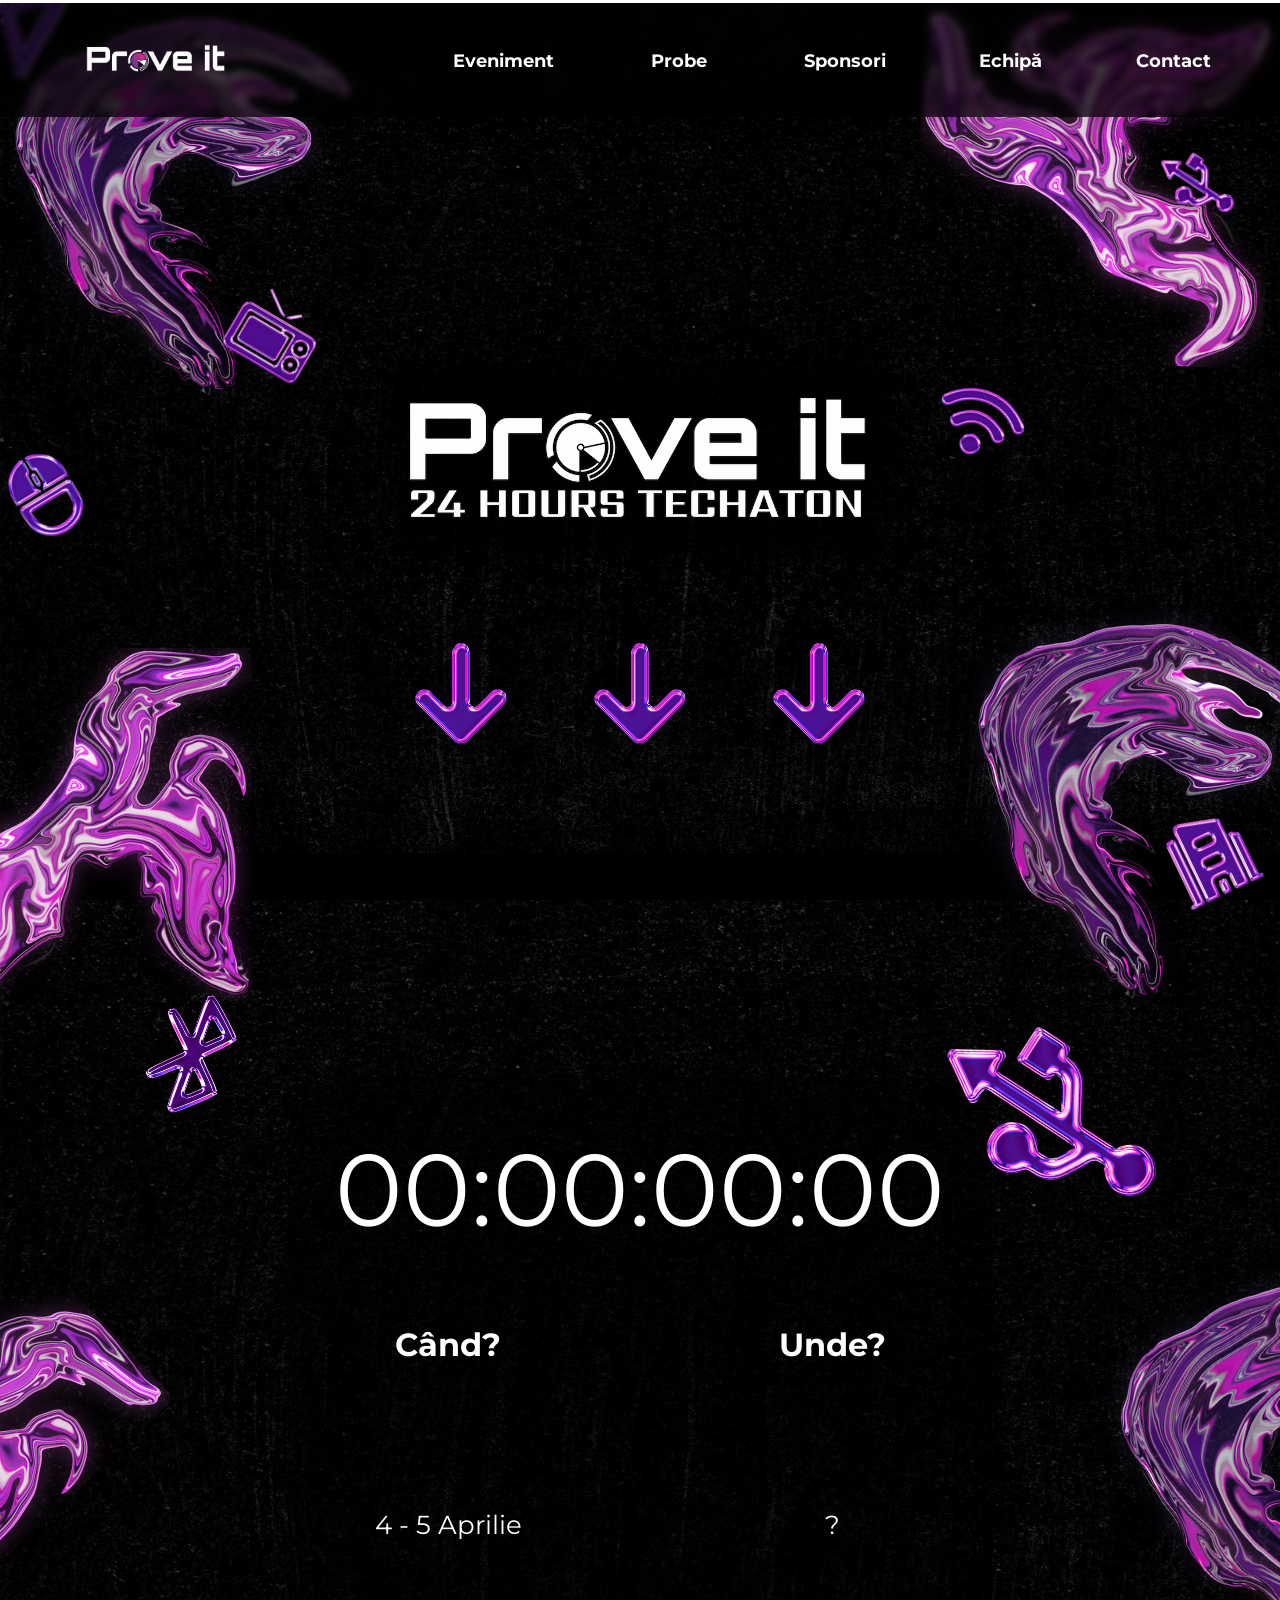
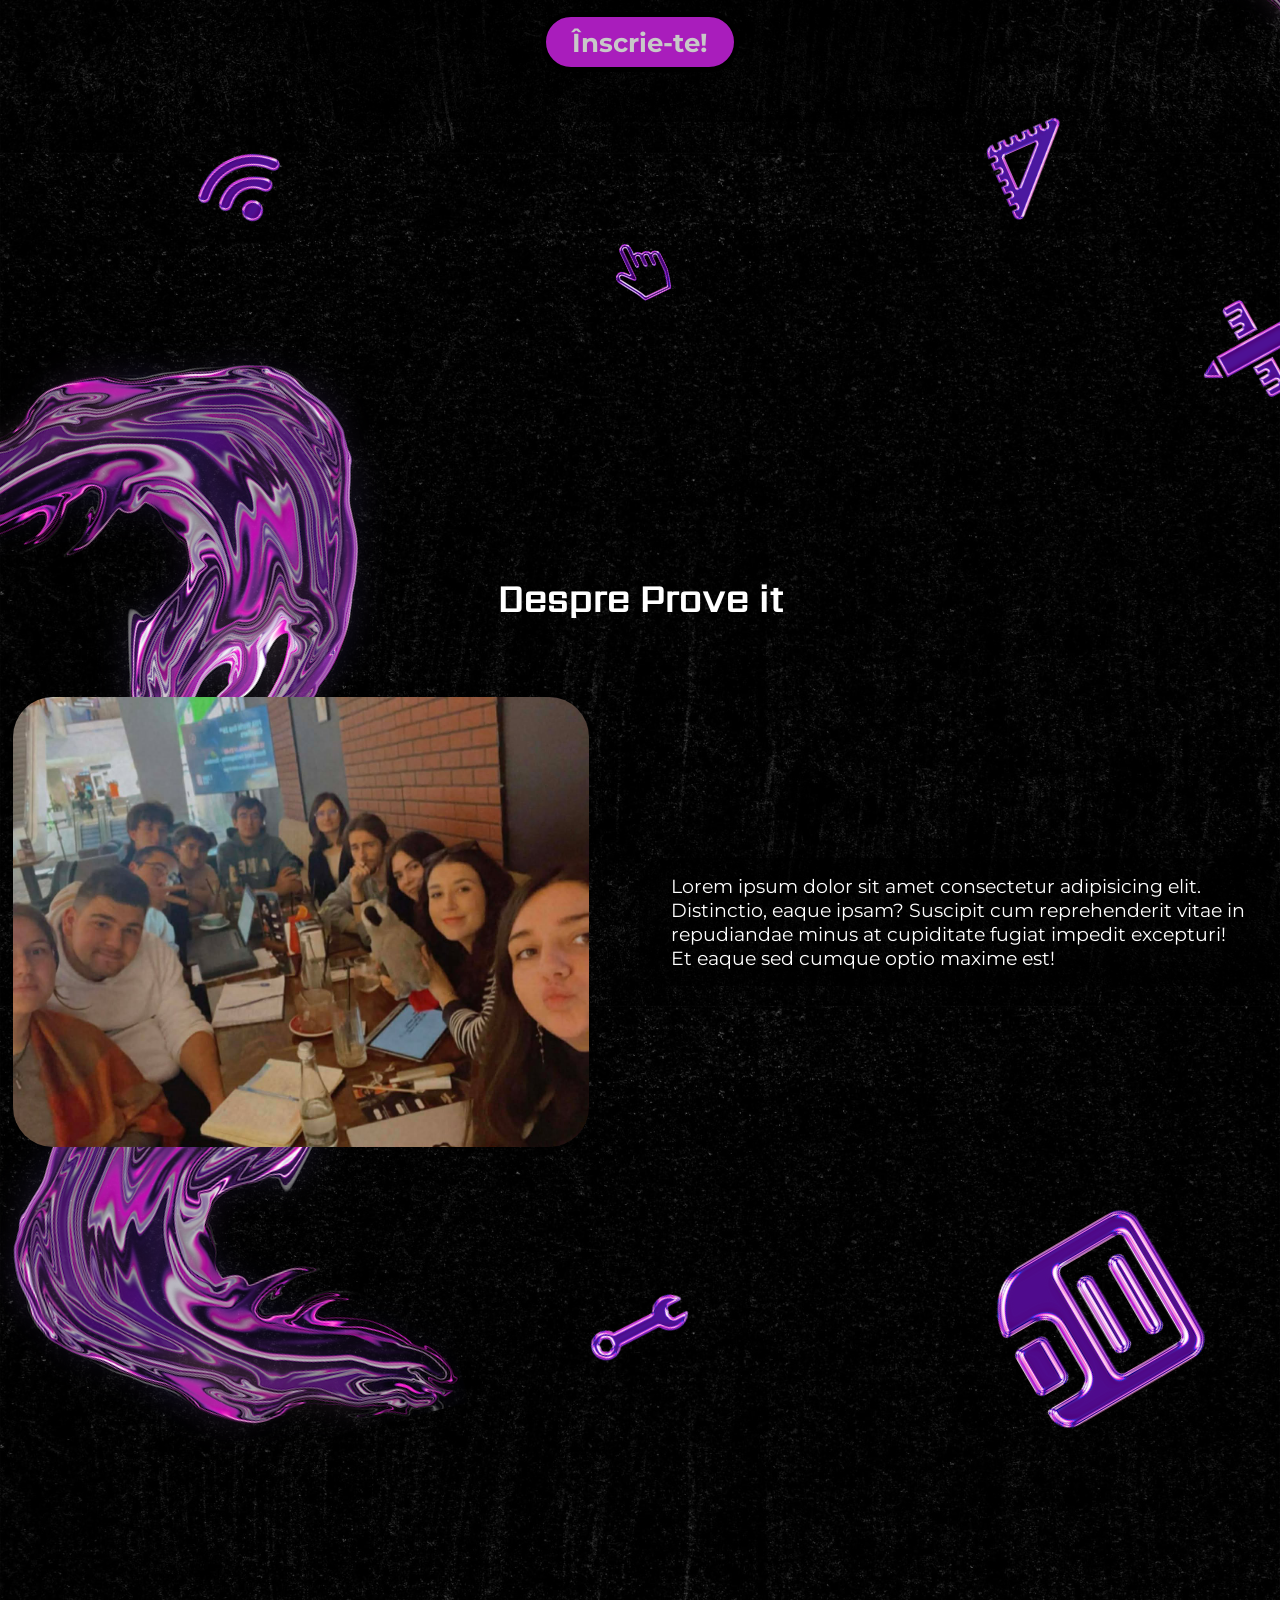
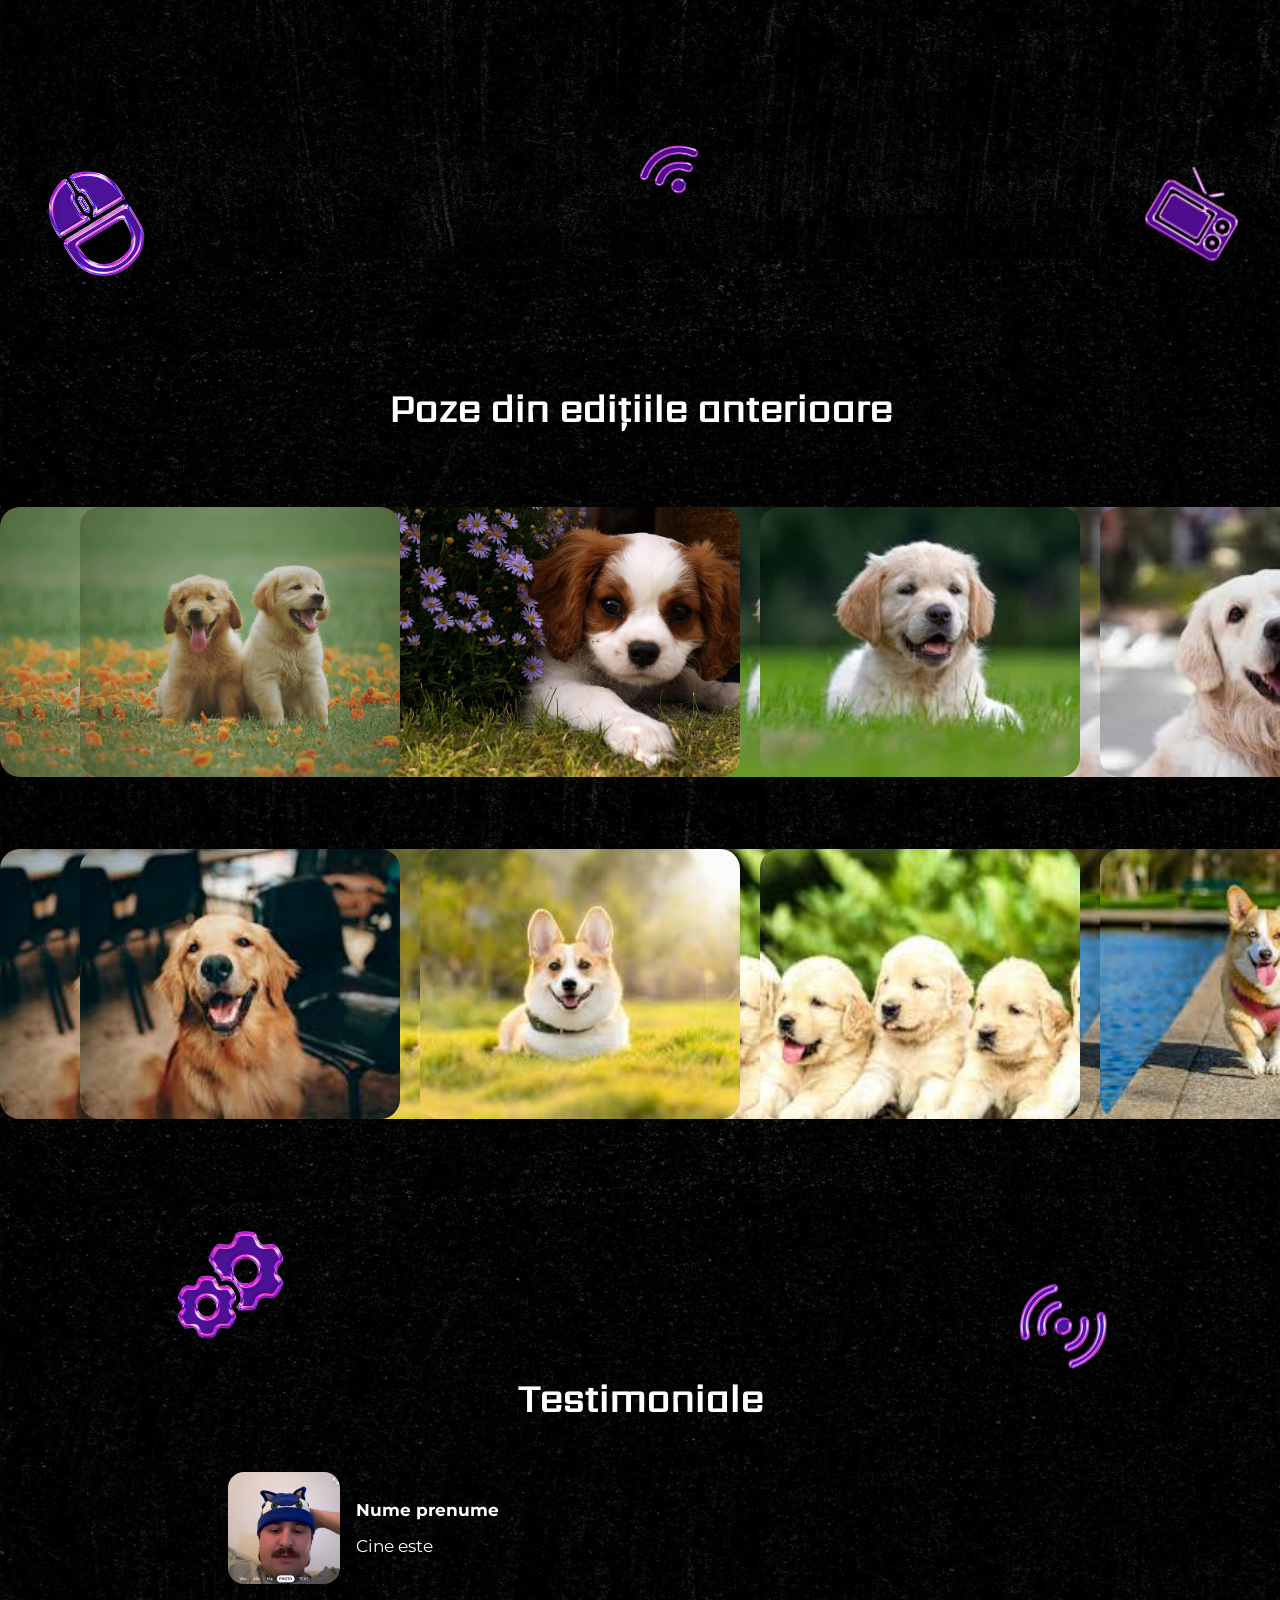
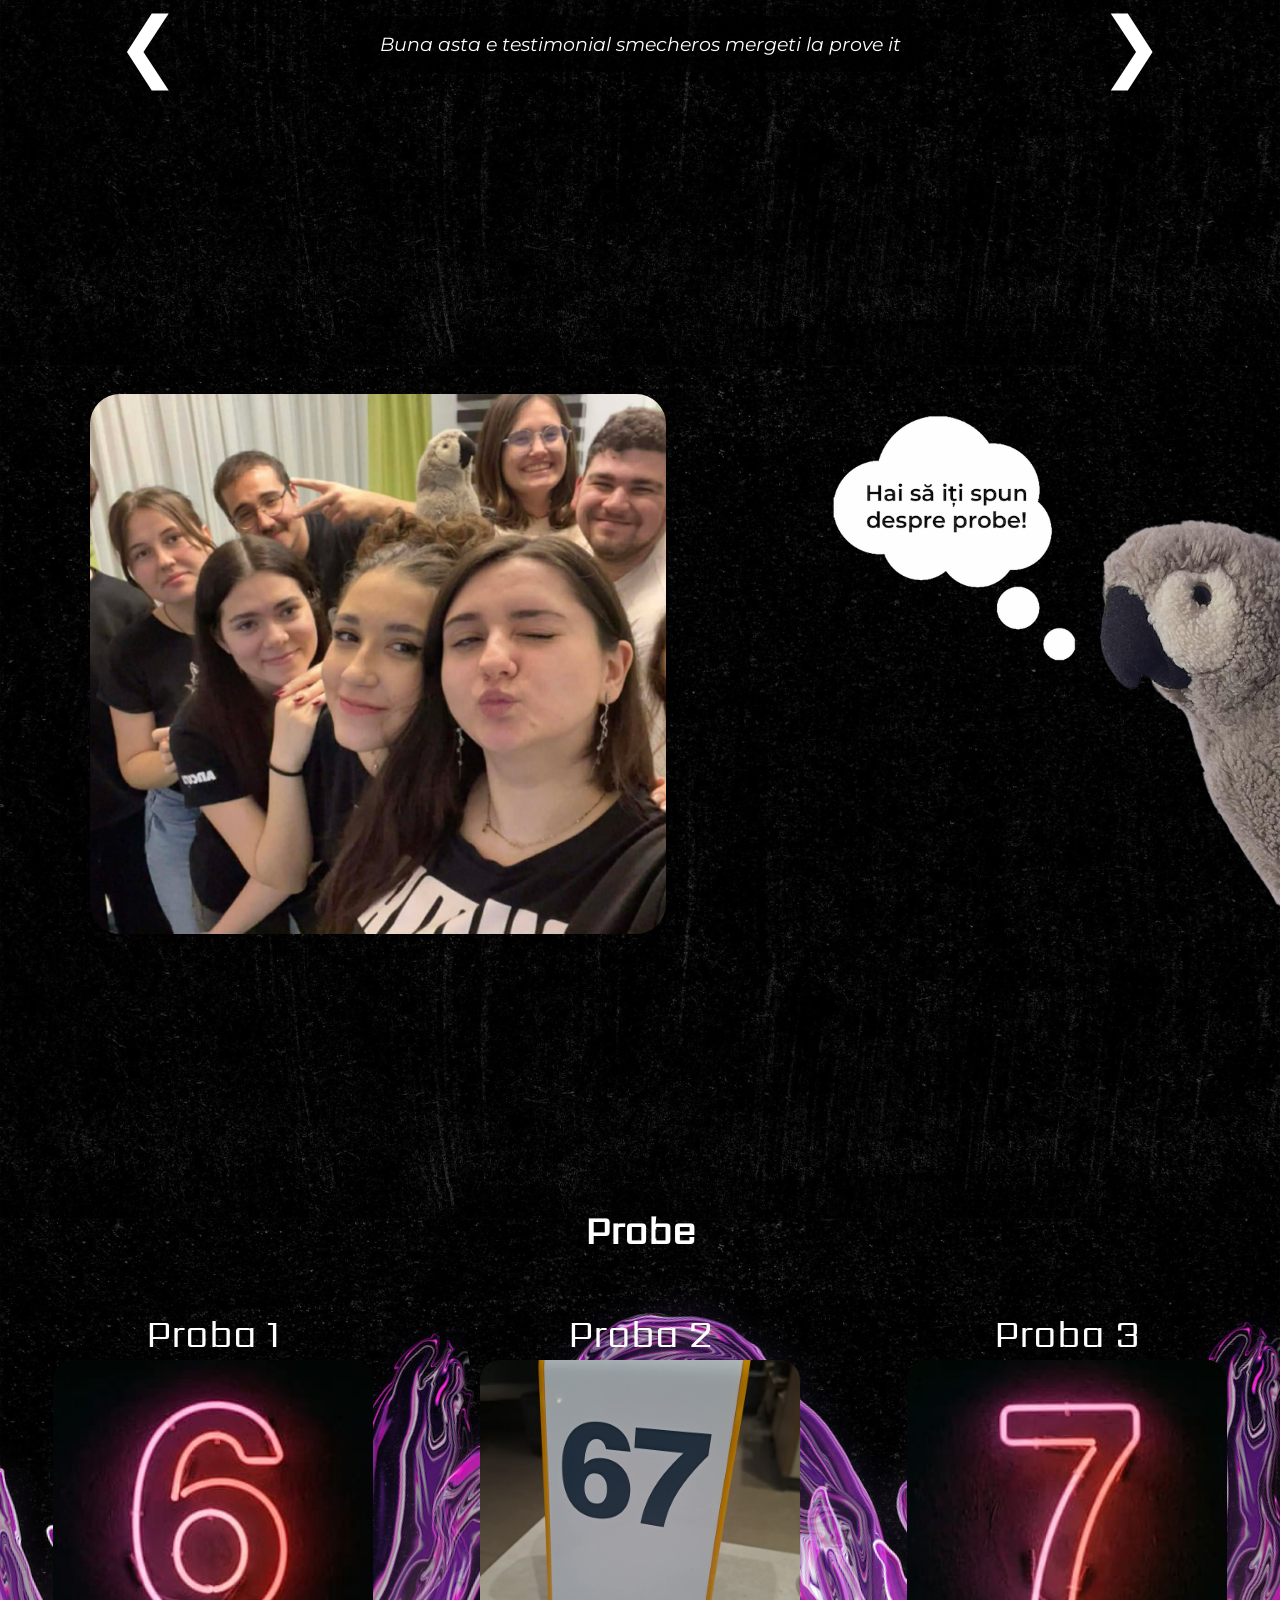
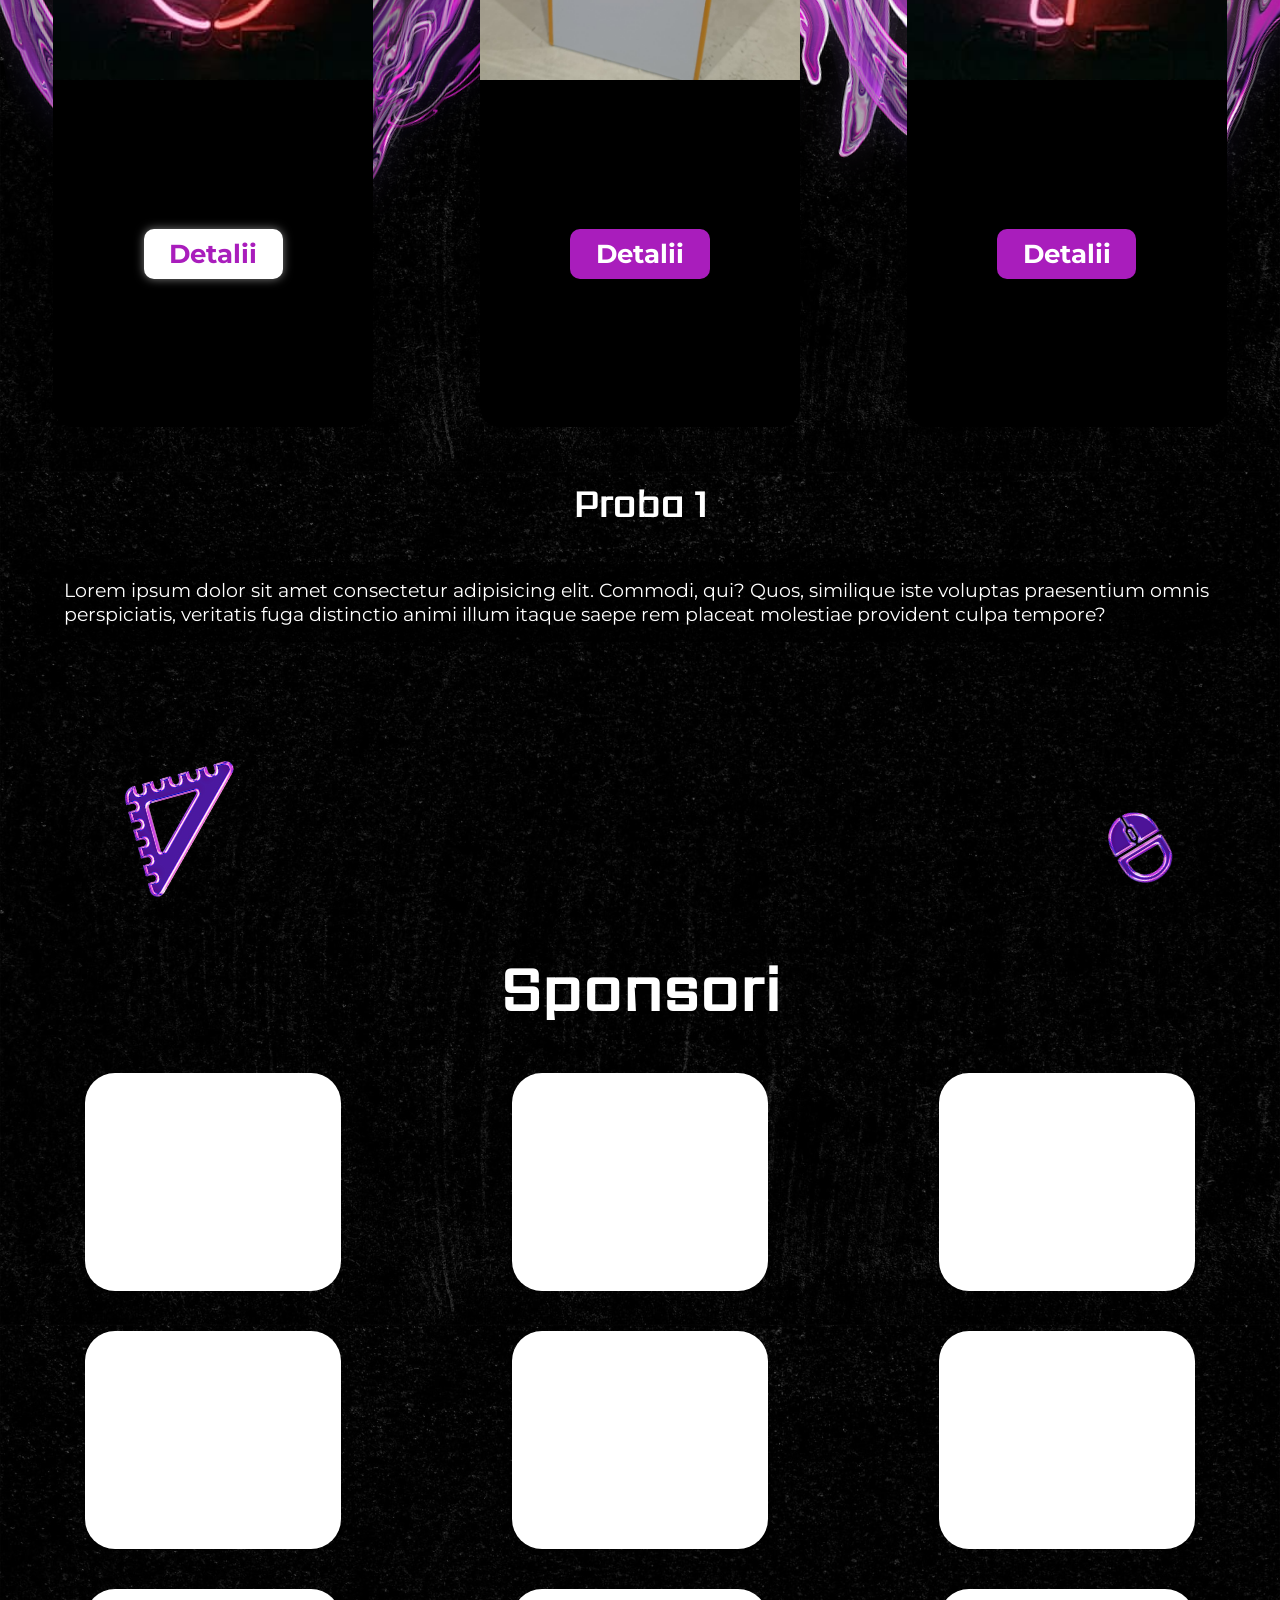
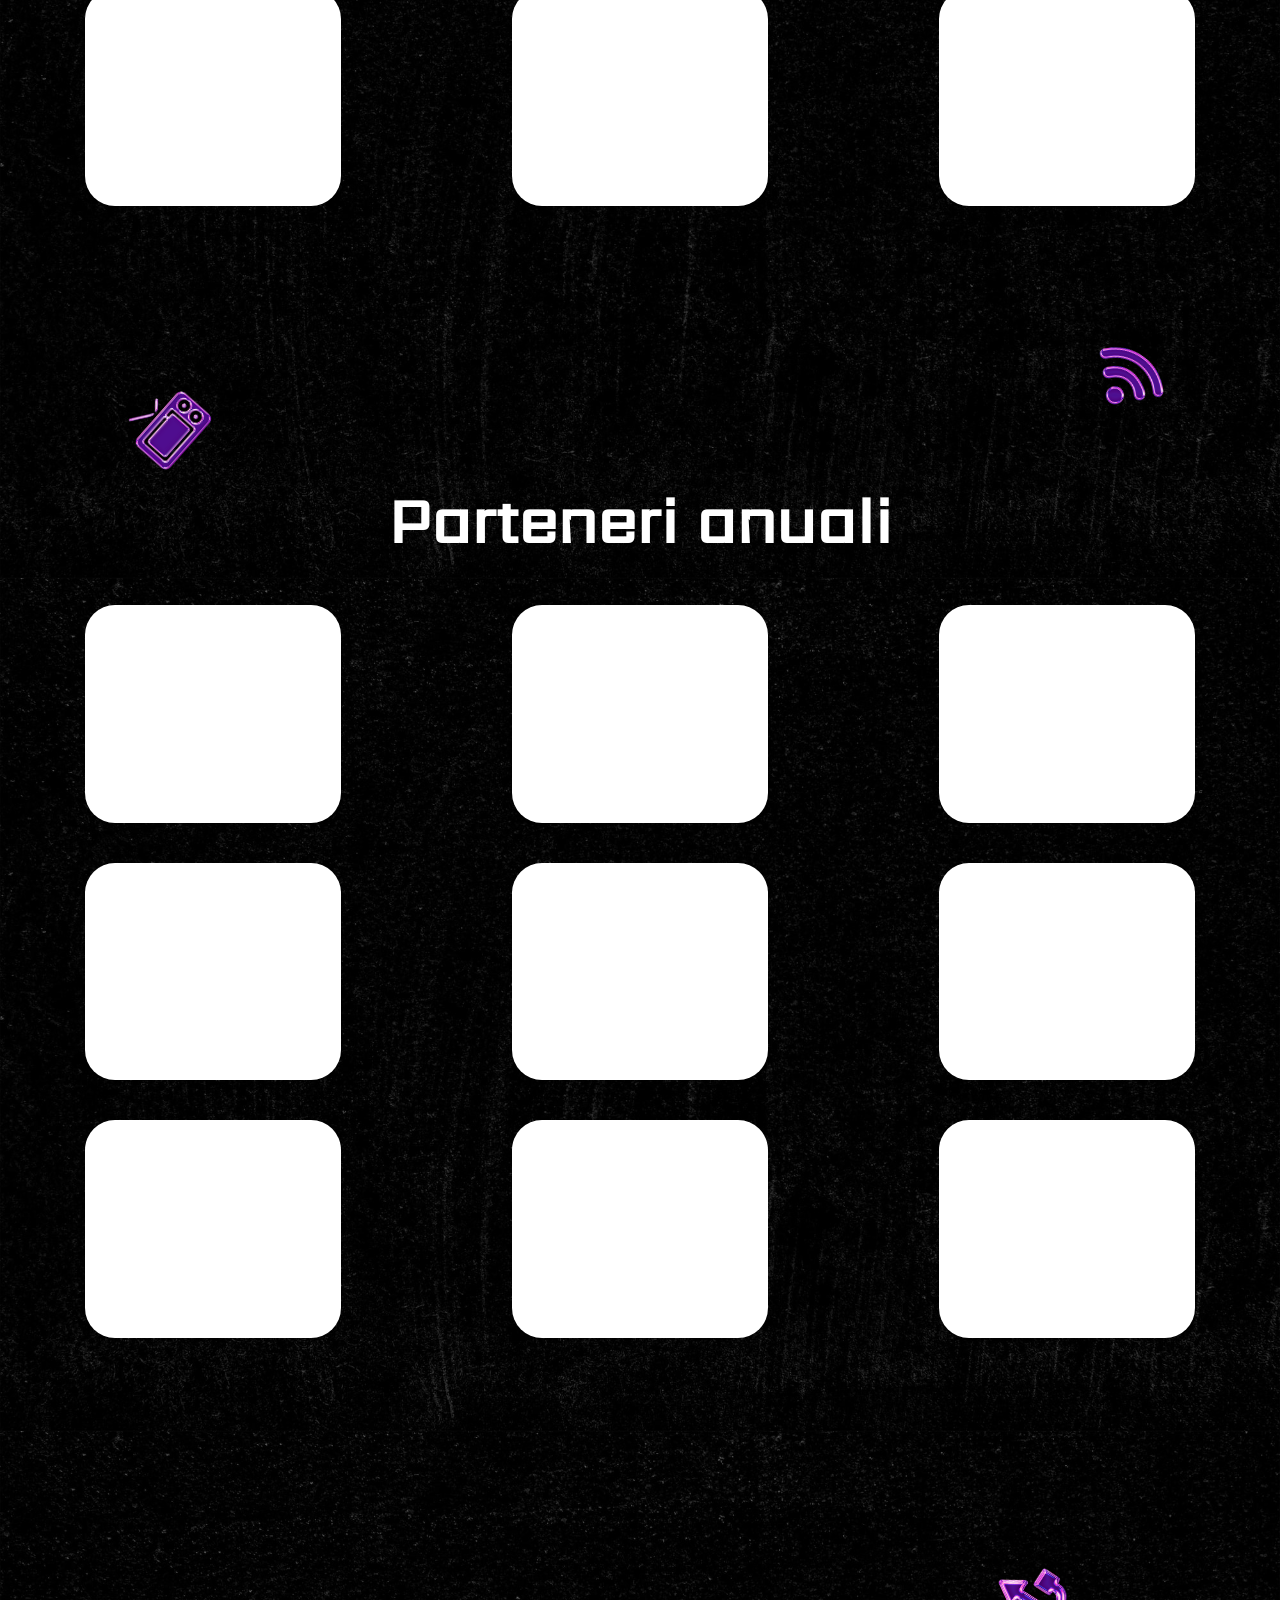
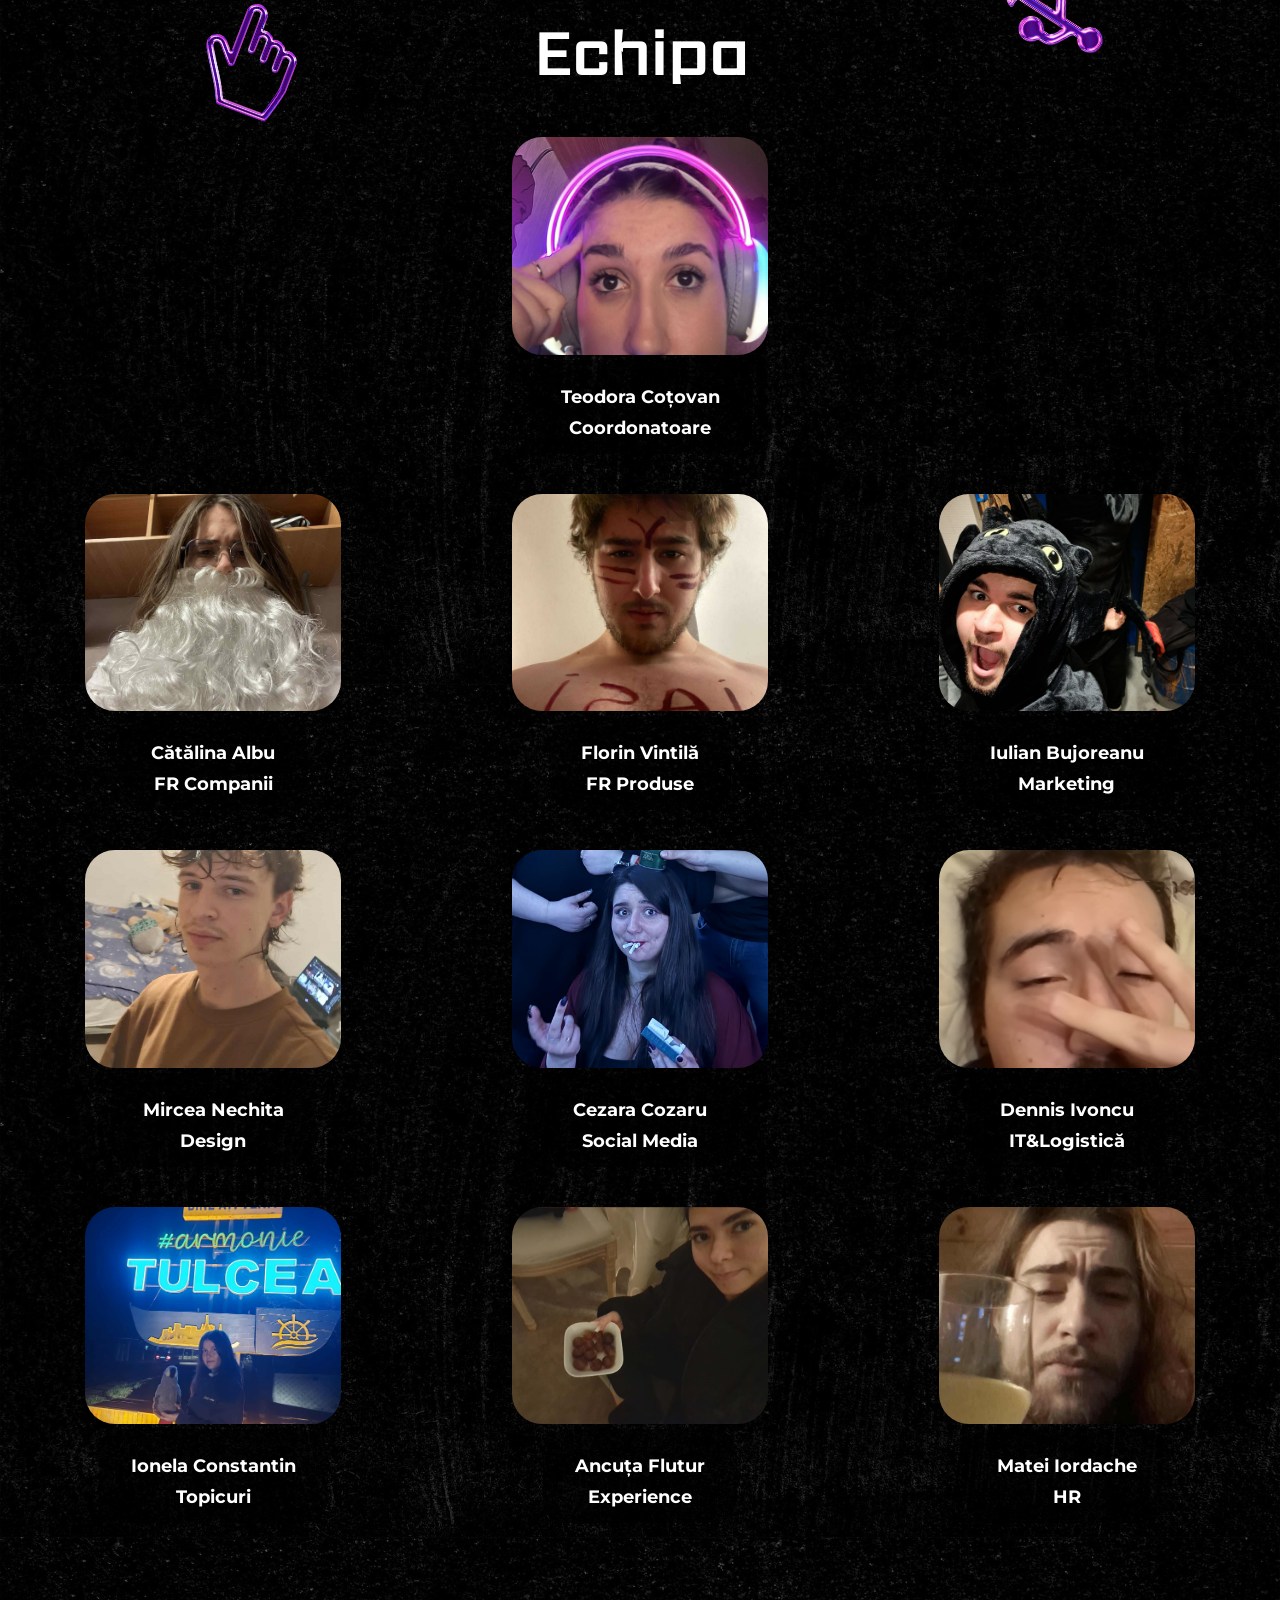
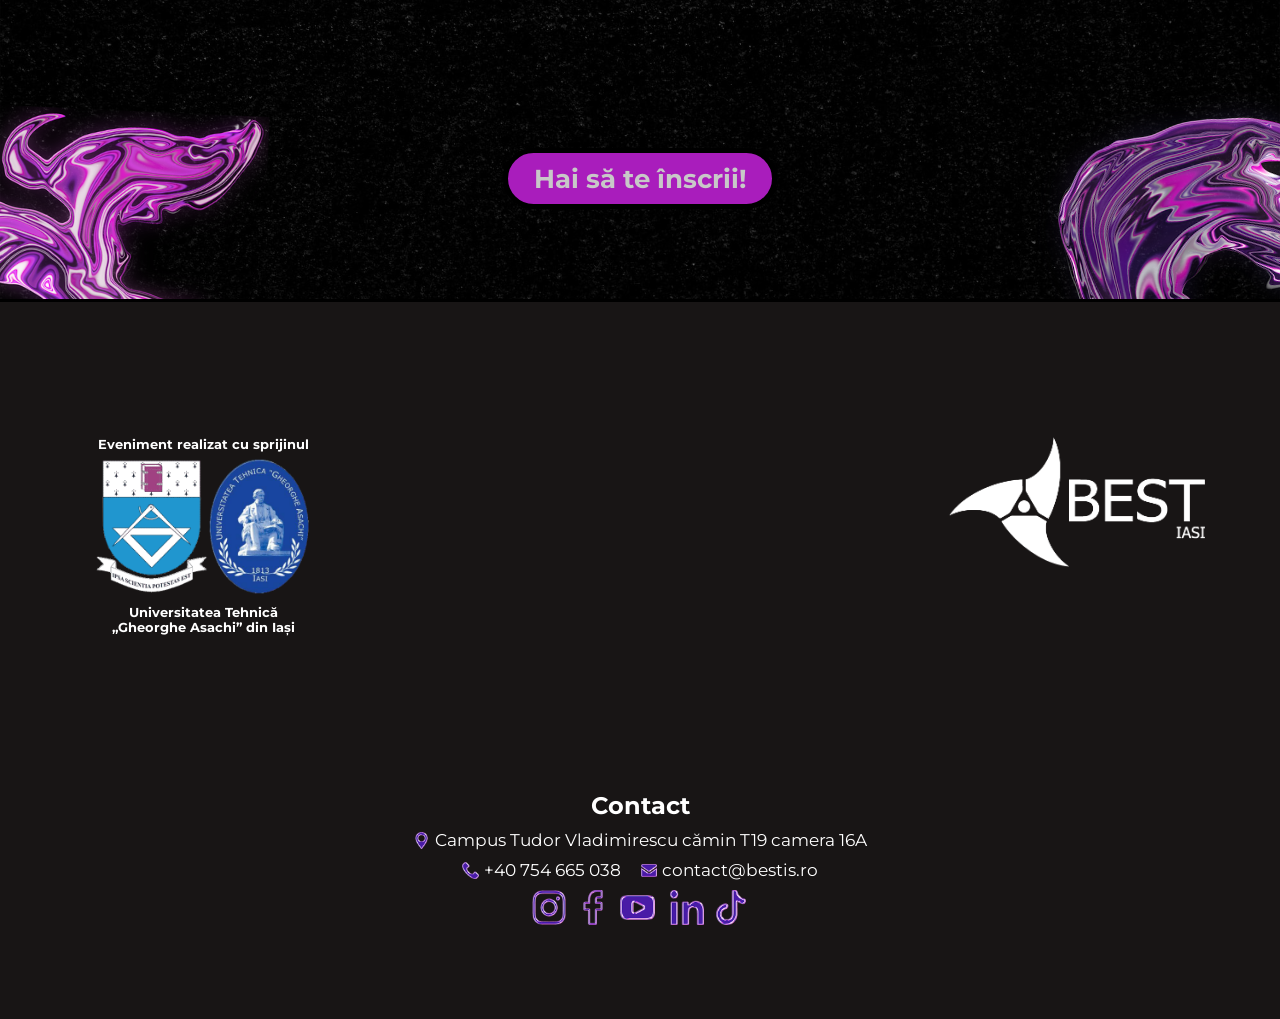
==== commit 352358e1: "facut siteul mai lively e practic terminat doar trebuie texte adecvate, poze adecvate si alt text pt" ====
--- a/PRV26/index.html
+++ b/PRV26/index.html
@@ -12,13 +12,13 @@
 </head>
 <body>  
      <header class = "header">
-            <img src = "logo/Sigla Postari.png" id = "logo_header">
+            <a href = "#timer" style = "max-width:11%; margin-left:6.7%"><img src = "logo/Sigla Postari.png" id = "logo_header"></a>
             <div class = "header_links">
-                <div class = "header_link"><a href = "#eveniment">Eveniment</a></div>
-                <div class = "header_link"><a href = "#probe">Probe</a></div>
-                <div class = "header_link"><a href = "#sponsori">Sponsori</a></div>
-                <div class = "header_link"><a href = "#echipa">Echipă</a></div>
-                <div class = "header_link"><a href = "#contact">Contact</a></div>
+                <a href = "#eveniment" class = "header_link">Eveniment</a>
+                <a href = "#probe" class = "header_link">Probe</a>
+                <a href = "#sponsori" class = "header_link">Sponsori</a>
+                <a href = "#echipa" class = "header_link">Echipă</a>
+                <a href = "#contact" class = "header_link">Contact</a>
             </div>
     </header>
     <div id="scroll-trigger" style="position: absolute; top: 100vh; height: 1px; width: 100%;"></div>
@@ -88,7 +88,7 @@
             <img src = "bg_elements/FloppyDiskV2.png" class = "bg_element" id = "floppy1">
             <h1>Despre Prove it</h1>
             <div class = "img_text_flex">
-                <div class = "img_container"></div>
+                <div class = "img_container zoomable"></div>
                 <p>
                     Lorem ipsum dolor sit amet consectetur adipisicing elit. Distinctio, eaque ipsam? Suscipit cum reprehenderit vitae in repudiandae minus at cupiditate fugiat impedit excepturi! Et eaque sed cumque optio maxime est!
                 </p>
@@ -198,8 +198,11 @@
             </div>
     
         </div>
-        
-        <img src = "photos/cafeluta_dialog.png" class = "cafeluta_dialog">
+
+        <div class = "cafeluta_poza_div">
+            <div class = "poza_cafeluta zoomable animate-on-scroll"></div>
+            <img src = "photos/cafeluta_dialog.png" class = "cafeluta_dialog">
+        </div>
         
         <div class = "probe animate-on-scroll" id = "probe">
             <img src = "bg_elements/bgShape_C.png" class = "bg_element" id = "C7">
@@ -212,7 +215,7 @@
 
             <div class = "card_probe">
                 <h1>Proba 1</h1>
-                <div class = "img_container_probe"></div>
+                <div class = "img_container_probe" id = "pr1"></div>
                 <div class = "detalii_probe">
                     <button>Detalii</button>
                 </div>
@@ -220,7 +223,7 @@
 
              <div class = "card_probe">
                 <h1>Proba 2</h1>
-                <div class = "img_container_probe"></div>
+                <div class = "img_container_probe" id = "pr2"></div>
                 <div class = "detalii_probe">
                     <button>Detalii</button>
                 </div>
@@ -228,7 +231,7 @@
 
              <div class = "card_probe">
                 <h1>Proba 3</h1>
-                <div class = "img_container_probe"></div>
+                <div class = "img_container_probe" id = "pr3"></div>
                 <div class = "detalii_probe">
                     <button>Detalii</button>
                 </div>
@@ -315,7 +318,7 @@
 
              <div class = "sponsori_row">
                 <div class = "poze_nume_echipa">
-                    <div class = "img_container_sponsori" id = "teo"></div>
+                    <a href = "https://www.linkedin.com/in/teodora-cotovan-93a94a2a1/" target = "_blank" class = "img_container_sponsori" id = "teo"></a>
                     <div class = "nume">
                         <h1>Teodora Coțovan</h1>
                         <h1>Coordonatoare</h1>
@@ -325,21 +328,21 @@
 
             <div class = "sponsori_row">
                 <div class = "poze_nume_echipa">
-                    <div class = "img_container_sponsori" id = "cata"></div>
+                    <a href = "https://www.linkedin.com/in/paula-cătălina-albu-82386a35a/" target = "_blank" class = "img_container_sponsori" id = "cata"></a>
                     <div class = "nume">
                         <h1>Cătălina Albu</h1>
                         <h1>FR Companii</h1>
                     </div>
                 </div>
                 <div class = "poze_nume_echipa">
-                    <div class = "img_container_sponsori" id = "florin"></div>
+                    <a href = "https://www.linkedin.com/in/florin-vintilă-5a550b335/" target = "_blank" class = "img_container_sponsori" id = "florin"></a>
                     <div class = "nume">
                         <h1>Florin Vintilă</h1>
                         <h1>FR Produse</h1>
                     </div>
                 </div>
                 <div class = "poze_nume_echipa">
-                    <div class = "img_container_sponsori" id = "iulian"></div>
+                    <a href = "https://www.linkedin.com/in/ștefan-iulian-bujoreanu-5a8617354/" target = "_blank" class = "img_container_sponsori" id = "iulian"></a>
                     <div class = "nume">
                         <h1>Iulian Bujoreanu</h1>
                         <h1>Marketing</h1>
@@ -349,21 +352,21 @@
 
              <div class = "sponsori_row">
                 <div class = "poze_nume_echipa">
-                    <div class = "img_container_sponsori" id = "mircea"></div>
+                    <a href = "https://www.linkedin.com/in/mircea-nechita-baa713340/" target = "_blank" class = "img_container_sponsori" id = "mircea"></a>
                     <div class = "nume">
                         <h1>Mircea Nechita</h1>
                         <h1>Design</h1>
                     </div>
                 </div>
                 <div class = "poze_nume_echipa">
-                    <div class = "img_container_sponsori" id = "cezara"></div>
+                    <a href = "https://www.linkedin.com/in/elena-cezara-cozaru-881b47208/" target = "_blank" class = "img_container_sponsori" id = "cezara"></a>
                     <div class = "nume">
                         <h1>Cezara Cozaru</h1>
                         <h1>Social Media</h1>
                     </div>
                 </div>
                 <div class = "poze_nume_echipa">
-                    <div class = "img_container_sponsori" id = "dennis"></div>
+                    <a href = "https://www.linkedin.com/in/ivoncu-dennis-gabriel-14598138a/" target = "_blank" class = "img_container_sponsori" id = "dennis"></a>
                     <div class = "nume">
                         <h1>Dennis Ivoncu</h1>
                         <h1>IT&Logistică</h1>
@@ -373,21 +376,21 @@
 
              <div class = "sponsori_row">
                 <div class = "poze_nume_echipa">
-                    <div class = "img_container_sponsori" id = "ionela"></div>
+                    <a href = "https://www.linkedin.com/in/ionela-constantin-b37326389/" target = "_blank" class = "img_container_sponsori" id = "ionela"></a>
                     <div class = "nume">
                         <h1>Ionela Constantin</h1>
                         <h1>Topicuri</h1>
                     </div>
                 </div>
                 <div class = "poze_nume_echipa">
-                    <div class = "img_container_sponsori" id = "ancuta"></div>
+                    <a href = "https://www.linkedin.com/in/ancuta-ana-maria-flutur-9342a0394/" target = "_blank" class = "img_container_sponsori" id = "ancuta"></a>
                     <div class = "nume">
                         <h1>Ancuța Flutur</h1>
                         <h1>Experience</h1>
                     </div>
                 </div>
                 <div class = "poze_nume_echipa">
-                    <div class = "img_container_sponsori" id = "matei"></div>
+                    <a href = "https://www.linkedin.com/in/george-matei-iordache-688638175/" target = "_blank" class = "img_container_sponsori" id = "matei"></a>
                     <div class = "nume">
                         <h1>Matei Iordache</h1>
                         <h1>HR</h1>
@@ -402,12 +405,12 @@
         <footer class = "footer">
             <div class = "tuiasi">
                 <p>Eveniment realizat cu sprijinul</p>
-                <img src = "logo/tuiasi.png" id = "logo_tuiasi">
+                <a href = "https://www.tuiasi.ro" target = "_blank"><img src = "logo/tuiasi.png" id = "logo_tuiasi"></a>
                 <p>Universitatea Tehnică</p>
                 <p>„Gheorghe Asachi” din Iași</p>
             </div>
 
-            <img src = "logo/Sigla BEST alba.png" class = "sigla_BEST">
+            <a href = "https://bestis.ro" target = "_blank"><img src = "logo/Sigla BEST alba.png" class = "sigla_BEST"></a>
 
             <div class = "contact" id = "contact">
                 <h2>Contact</h2>
@@ -430,11 +433,11 @@
                 </div>
 
                 <div class = "sm_icons">
-                    <img src = "logo/Instagram_site.png">
-                    <img src = "logo/Facebook_site.png">
-                    <img src = "logo/YouTube_site.png" style = "margin-right: 1%;">
-                    <img src = "logo/LinkedIn_site.png">
-                    <img src = "logo/TikTok_site.png">
+                    <a href = "https://www.instagram.com/bestiasi/" target = "_blank"><img src = "logo/Instagram_site.png"></a>
+                    <a href = "https://www.facebook.com/bestiasi" target = "_blank"><img src = "logo/Facebook_site.png"></a>
+                    <a href = "https://www.youtube.com/@BESTIasi" target = "_blank" style = "margin-right: 1%;"><img src = "logo/YouTube_site.png"></a>
+                    <a href = "https://www.linkedin.com/company/best-iasi/posts/?feedView=all" target = "_blank"><img src = "logo/LinkedIn_site.png"></a>
+                    <a href = "https://www.tiktok.com/@best.iasi" target = "_blank"><img src = "logo/TikTok_site.png"></a>
                 </div>
 
             </div>
--- a/PRV26/bg.css
+++ b/PRV26/bg.css
@@ -20,6 +20,8 @@
 .bg_element{
     position: absolute;
     z-index: 1;
+    user-select: none;
+    pointer-events: none;
 }
 
 .dirty_surface{
@@ -257,10 +259,8 @@
 }
 
 .cafeluta_dialog{
-    position: relative;
-    margin-top: 20vh;
-    right: -50vw;
-    transform: translateX(-20%);
+    position: absolute;
+    right: -15vw;
     width: 50vw;
     opacity: 0;
     transition: 0.7s ease-in-out;
@@ -269,14 +269,14 @@
 #C6{
     width: 27.5vw;
     right: -7vw;
-    bottom:85vh;
+    bottom:65vh;
     transform: rotate(36.56deg);
 }
 
 #D4{
     width: 27.5vw;
     left: -7vw;
-    bottom:82vh;
+    bottom:62vh;
     transform: rotate(-87.44deg);
 }
 
@@ -411,4 +411,22 @@
     background: url(photos/testimonial3.jpg);
     background-position: center;
     background-size: cover;
+}
+
+#pr1{
+    background: url(photos/proba1.jpg);
+    background-position: center;
+    background-size: cover;
+}
+
+#pr2{
+    background: url(photos/proba2.jpg);
+    background-position: center;
+    background-size: cover;
+}
+
+#pr3{
+    background: url(photos/proba3.jpg);
+    background-position: center;
+    background-size: cover;
 }
--- a/PRV26/style.css
+++ b/PRV26/style.css
@@ -1,6 +1,14 @@
 @font-face {
     font-family: 'Sarpanch';
     src: url('fonts/Sarpanch-Regular.woff') format('woff');
+}
+
+.zoomable{
+    transition: 0.3s ease-in-out;
+}
+
+.zoomable:hover{
+    scale: 1.05;
 }
 
 .animate-on-scroll {
@@ -110,6 +118,7 @@
     background-color: #A91DBC;
     cursor: pointer;
     transition-duration: 0.3s;
+    user-select: none;
 }
 
 #c2a_button:hover{
@@ -144,6 +153,8 @@
     opacity: 0;
 
     transition: 0.7s ease-in-out;
+
+    user-select: none;
 }
 
 .is_visible{
@@ -173,6 +184,7 @@
     flex: 1;
     border-radius: 10px;
     padding: 0 5px;
+    text-decoration: none;
 }
 
 .header_link:hover{
@@ -188,10 +200,18 @@
 }
 
 #logo_header{
-    position: relative;
     flex: 1;
-    max-width: 10%;
-    margin-left: 6.7%;
+    max-width: 100%;
+    transition: 0.2s ease-in-out;
+}
+
+#logo_header:hover{
+    cursor: pointer;
+    opacity: 0.8;
+}
+
+#logo_header:active{
+    opacity: 0.67;
 }
 
 .main_page{
@@ -285,6 +305,16 @@
     border-radius: 40px;
     flex: 3;
     height: 50vh;
+    margin-left: 1vw;
+
+    background: url(photos/despre_prv.jpg);
+    background-position: center;
+    background-size: cover;
+    transition: 0.3s ease-in-out;
+}
+
+.img_container:hover{
+    scale: 1.01;
 }
 
 .ce_trebuie_sa_stii{
@@ -365,13 +395,13 @@
 
 .slider_right{
     display: flex;
-    overflow-x: hidden;
+    overflow: hidden;
     width: 100%;
 }
 
 .slider_left{
     display: flex;
-    overflow-x: hidden;
+    overflow: hidden;
     width: 100%;
 }
 
@@ -498,6 +528,7 @@
     border: none;
     font-size: clamp(2rem, 6vw, 7rem);
     transition-duration: 0.3s;
+    user-select: none;
 }
 
 #slider_button:hover{
@@ -509,13 +540,42 @@
     opacity: 0.5;
 }
 
+.cafeluta_poza_div{
+    display: flex;
+    align-items: center;
+    position: relative;
+    width: 100%;
+    height: 100vh;
+    /* border: solid white; */
+    margin-top: 10vh;
+}
+
+.poza_cafeluta{
+    position: absolute;
+    width: 45vw;
+    height: 60vh;
+    background-color: white;
+    border-radius: 30px;
+    left: 7vw;
+    top: 20vh;
+
+    background: url(photos/cafeluta_poza.jpg);
+    background-position: center;
+    background-size: cover;
+    transition: 0.3s ease-in-out;
+}
+
+.poza_cafeluta:hover{
+    scale: 1.02;
+}
+
 .probe{
     position: relative;
     display: flex;
     flex-direction: column;
     align-items: center;
     min-width: 100%;
-    margin-top: 20vh;
+    margin-top: 10vh;
 }
 
 .probe_carduri{
@@ -563,6 +623,7 @@
     border-radius: 10px;
     padding: 0.6rem 1.6rem;
     transition-duration: 0.3s;
+    user-select: none;
 }
 
 .detalii_probe button:hover{
@@ -674,6 +735,11 @@
     width: 20vw;
     background-color: white;
     border-radius: 30px;
+    transition: 0.3s ease-in-out;
+}
+
+.img_container_sponsori:hover{
+    scale: 1.02;
 }
 
 .parteneri, .echipa{
@@ -794,6 +860,11 @@
     right: 75px;
     top: 15vh;
     width: 20%;
+    transition: 0.3s ease-in-out;
+}
+
+.sigla_BEST:hover{
+    scale: 1.05;
 }
 
 .tuiasi{
@@ -815,6 +886,11 @@
 
 #logo_tuiasi{
     width: 100%;
+    transition: 0.3s ease-in-out;
+}
+
+#logo_tuiasi:hover{
+    scale: 1.05;
 }
 
 .contact{
@@ -869,8 +945,12 @@
     width: 100%;
 }
 
+.sm_icons a{
+    width: 6.7%;
+}
+
 .sm_icons img{
-    width: 6.7%;
+    width: 100%;
 }
 
 #footer_img{
@@ -881,7 +961,7 @@
     transition-duration: 0.25s;
 }
 
-.contact img:hover{
+.sm_icons img:hover{
     scale: 1.15;
     cursor: pointer
 }
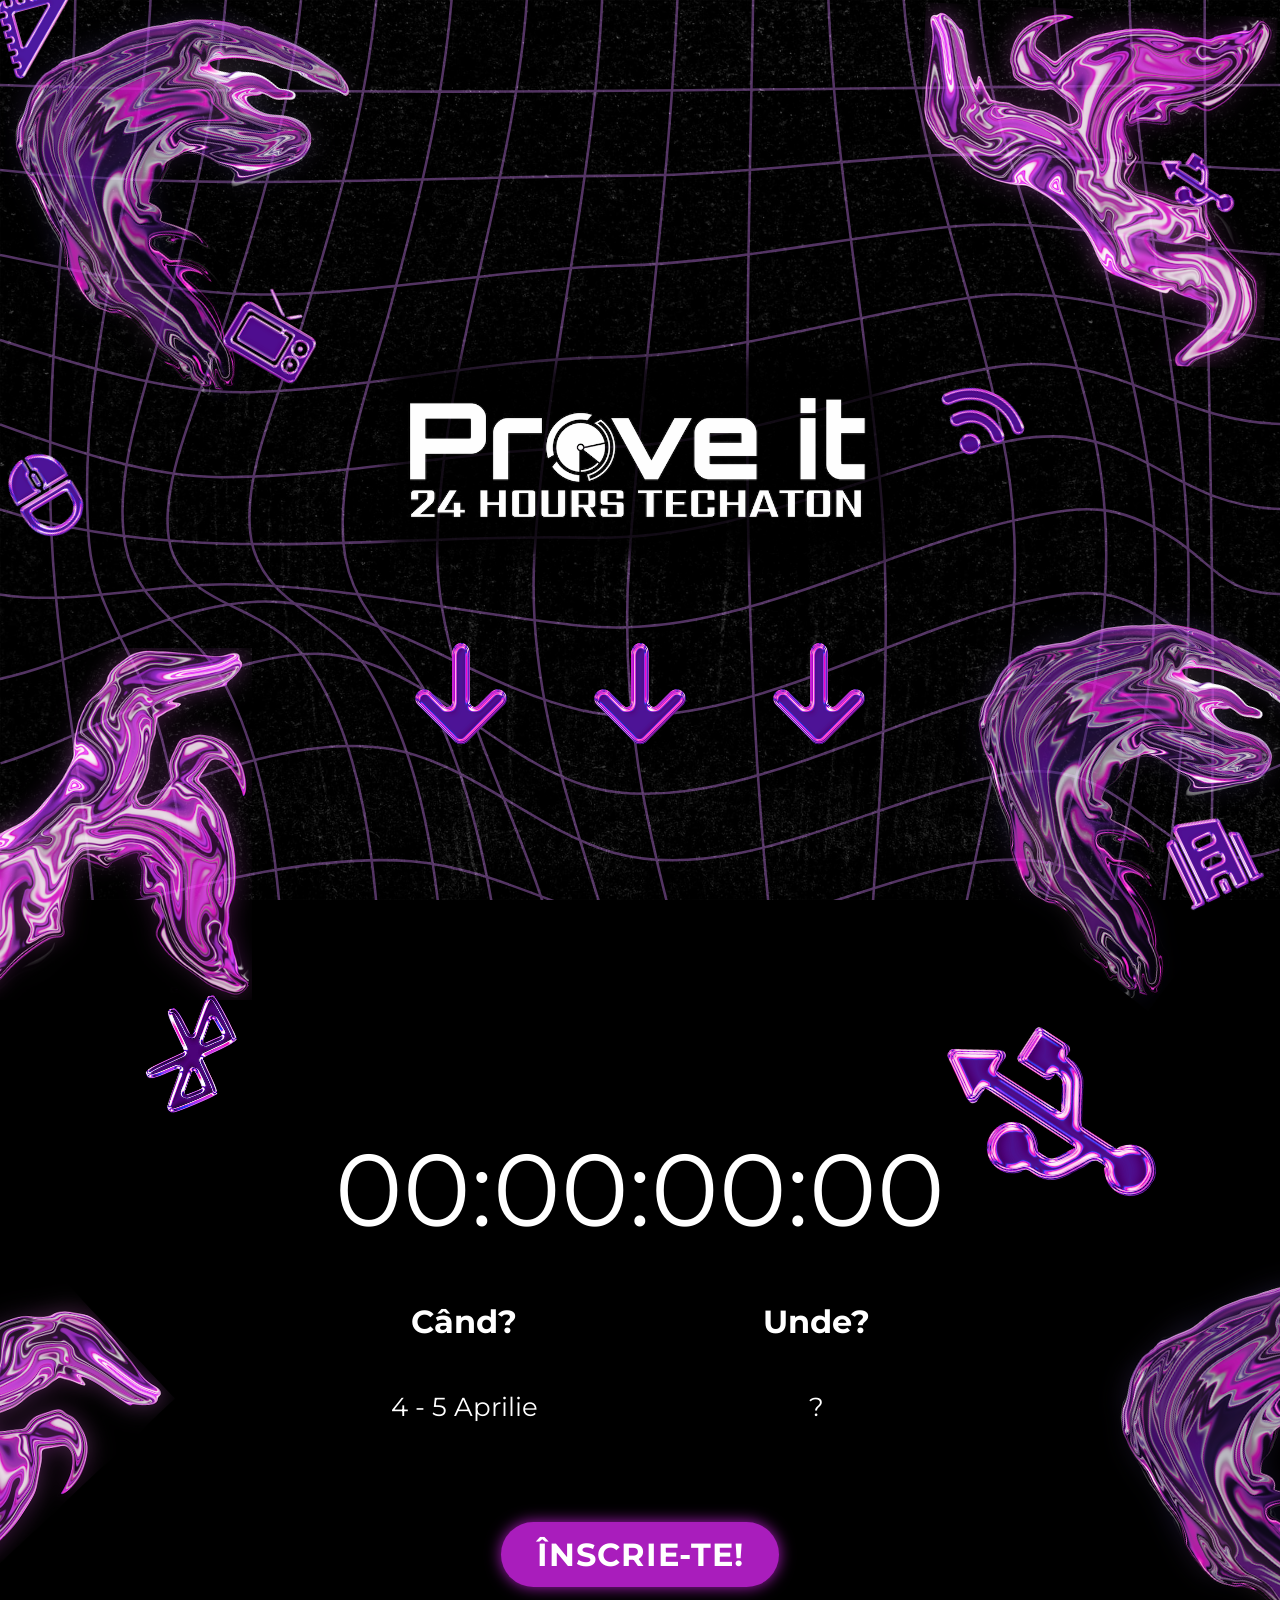
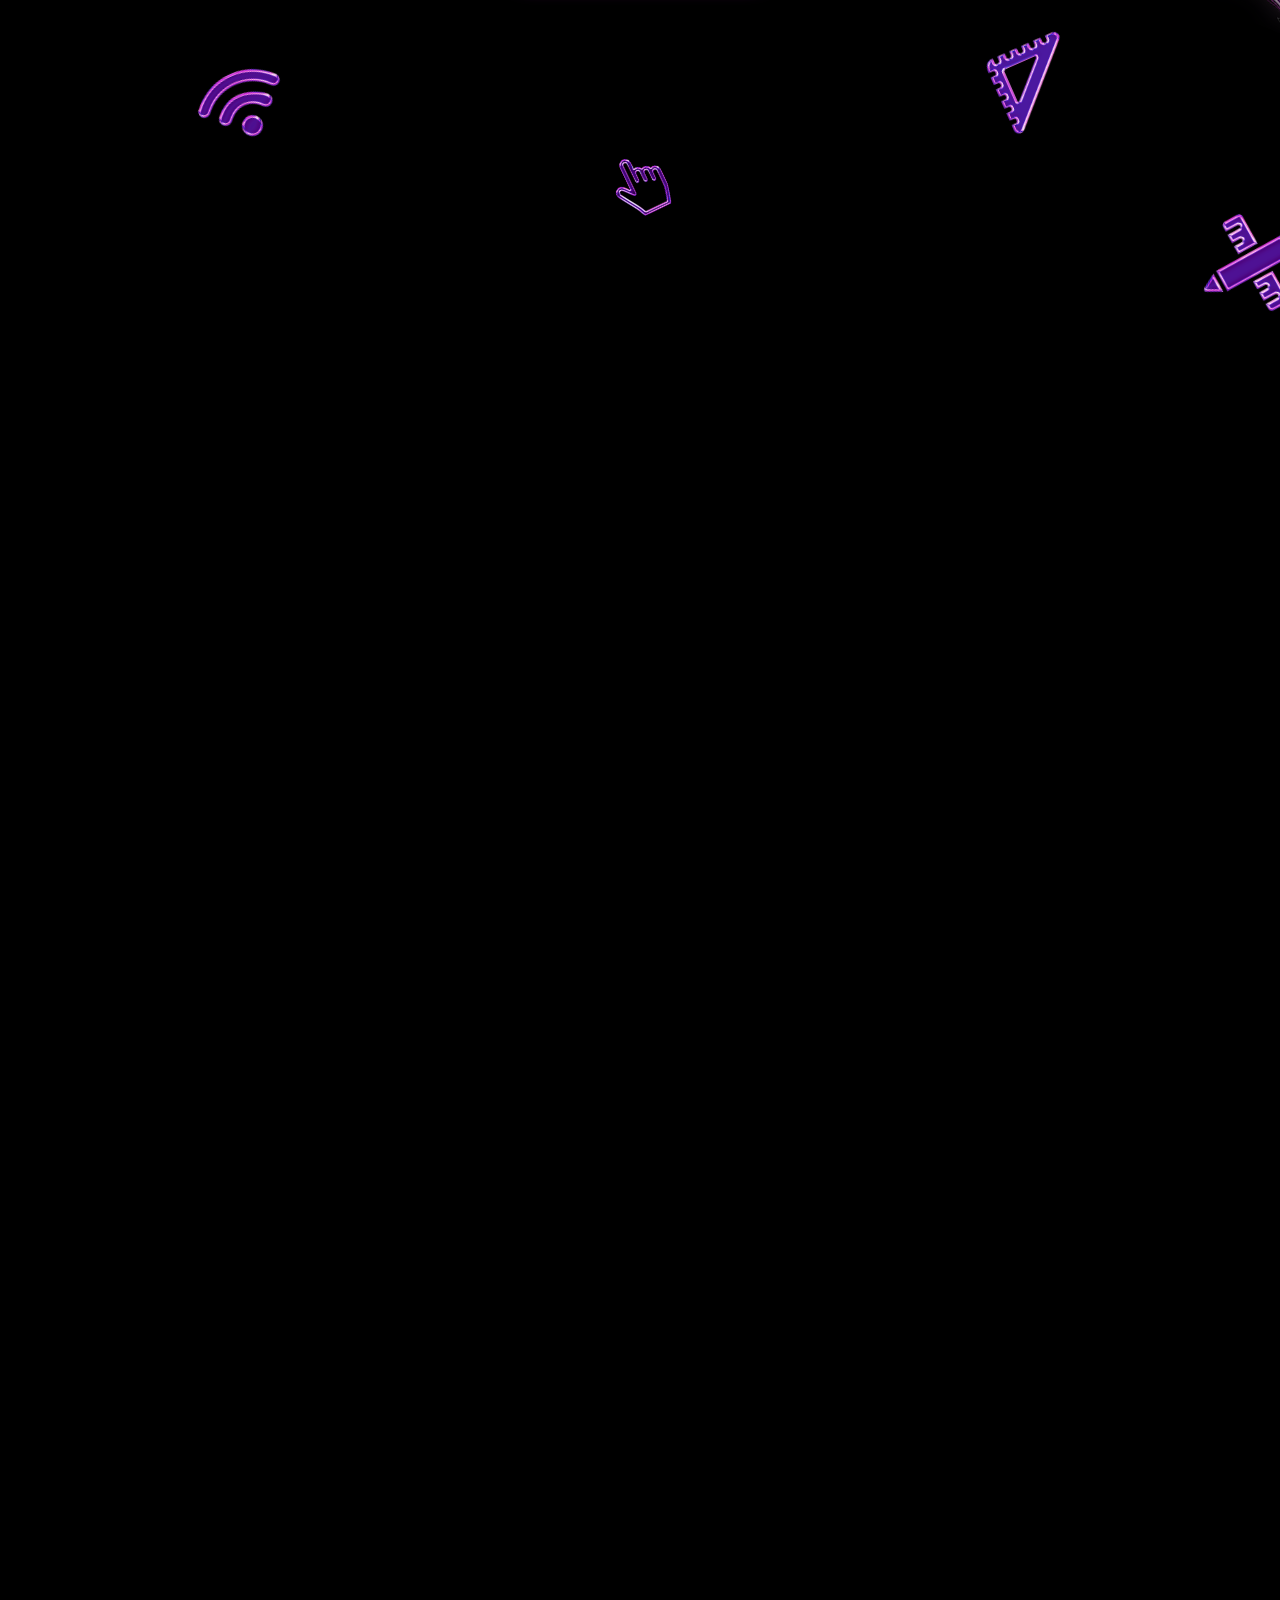
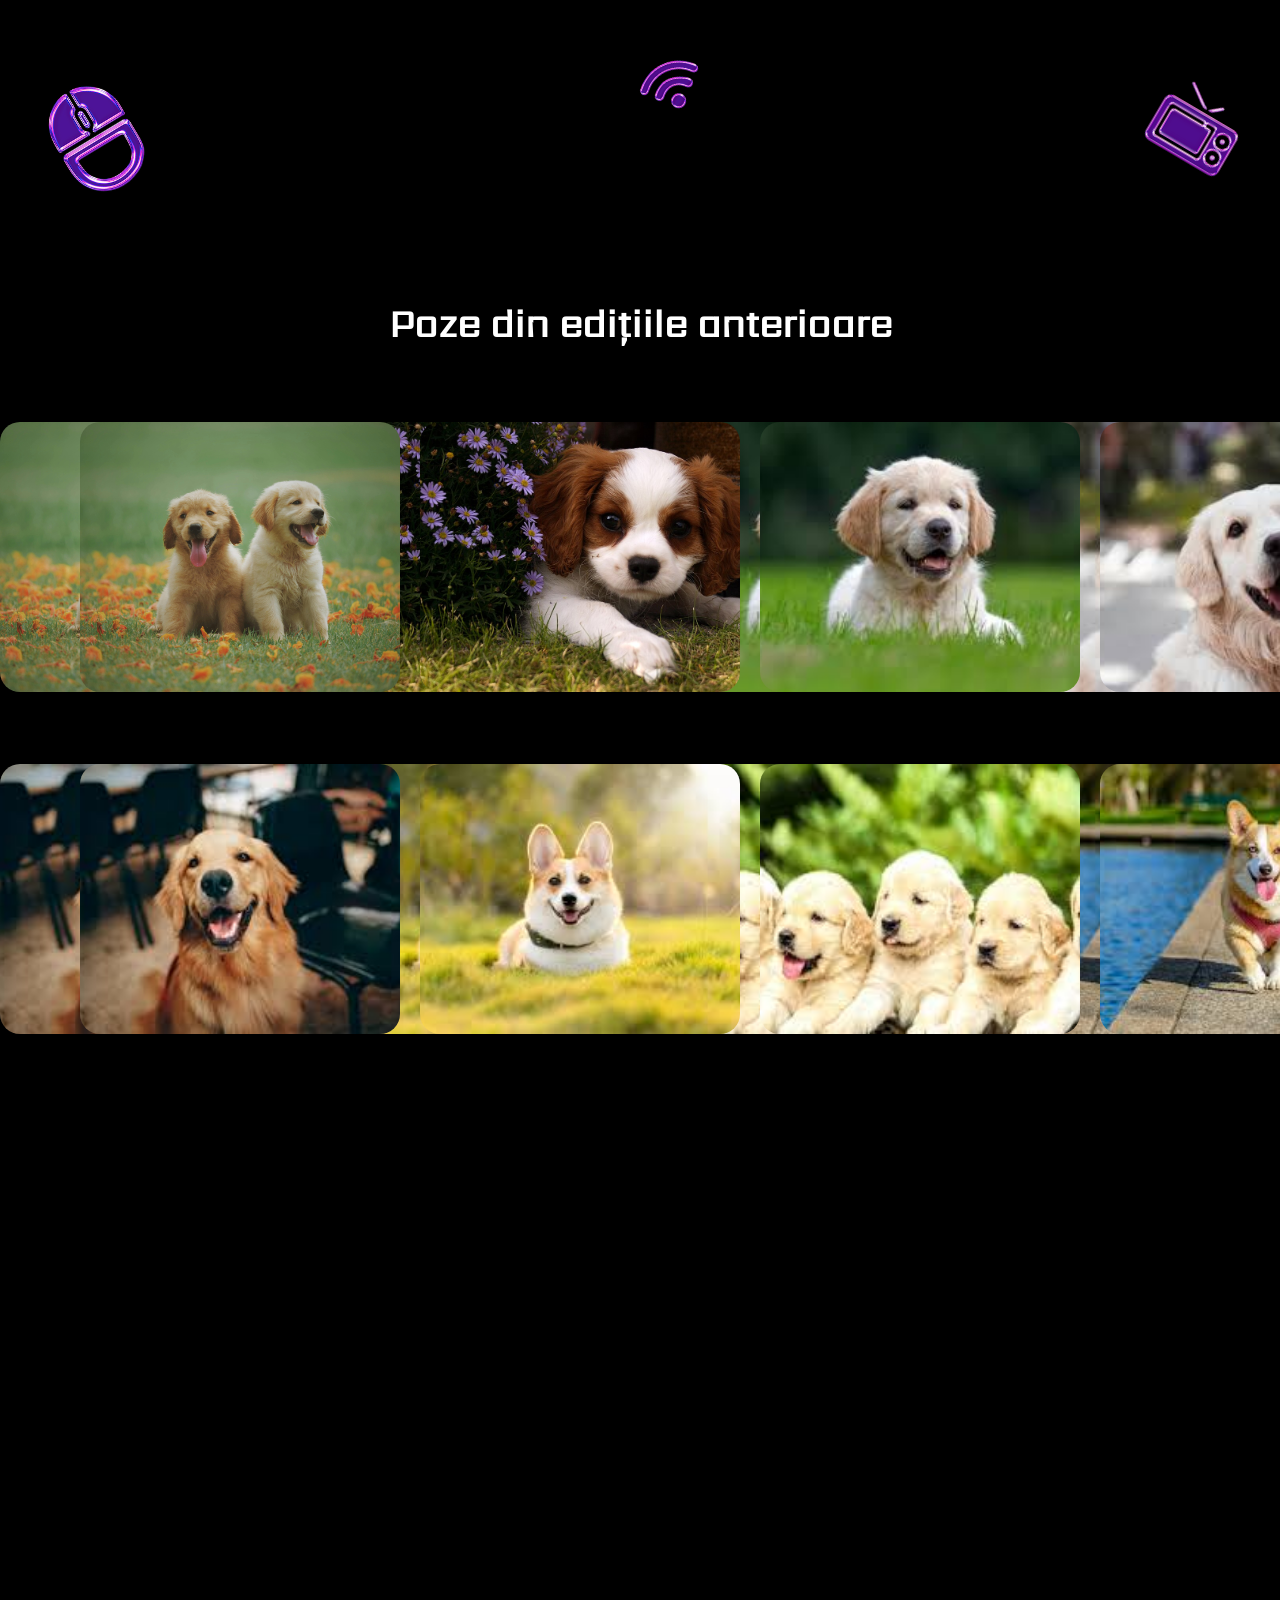
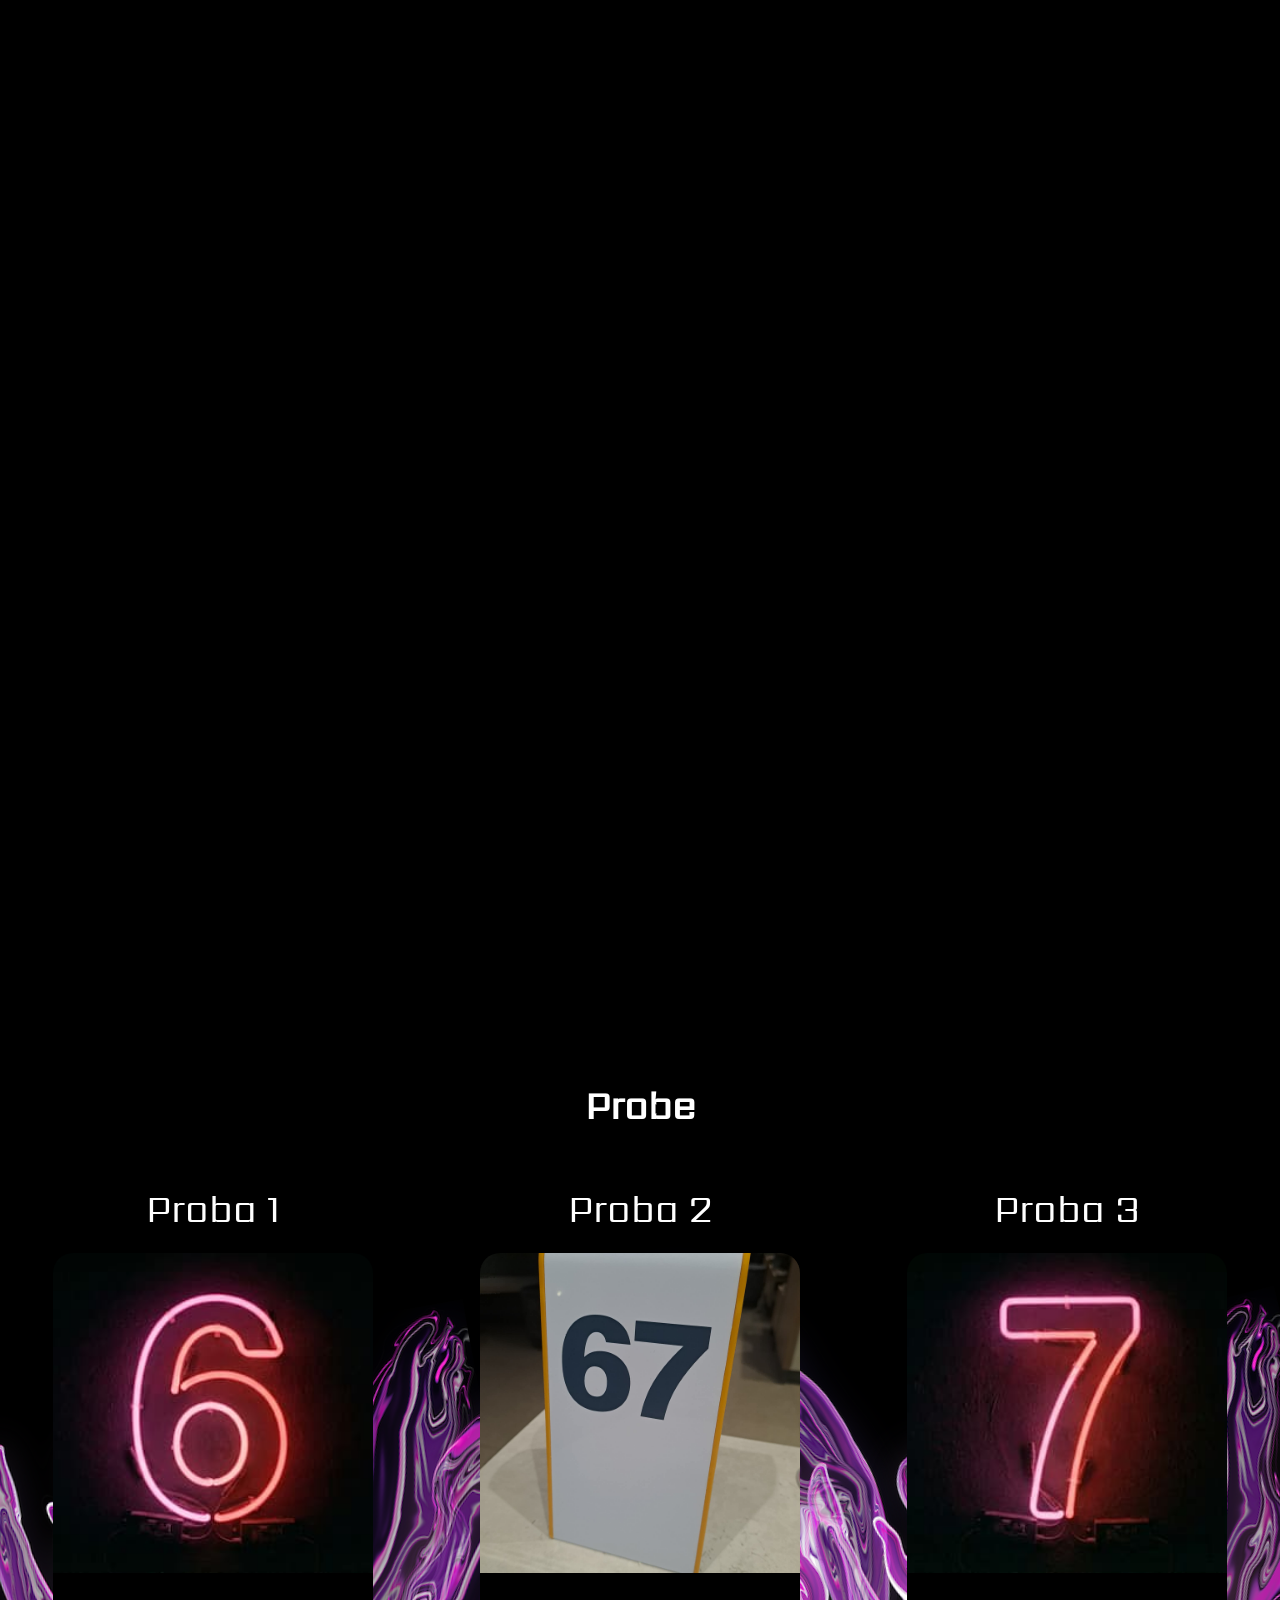
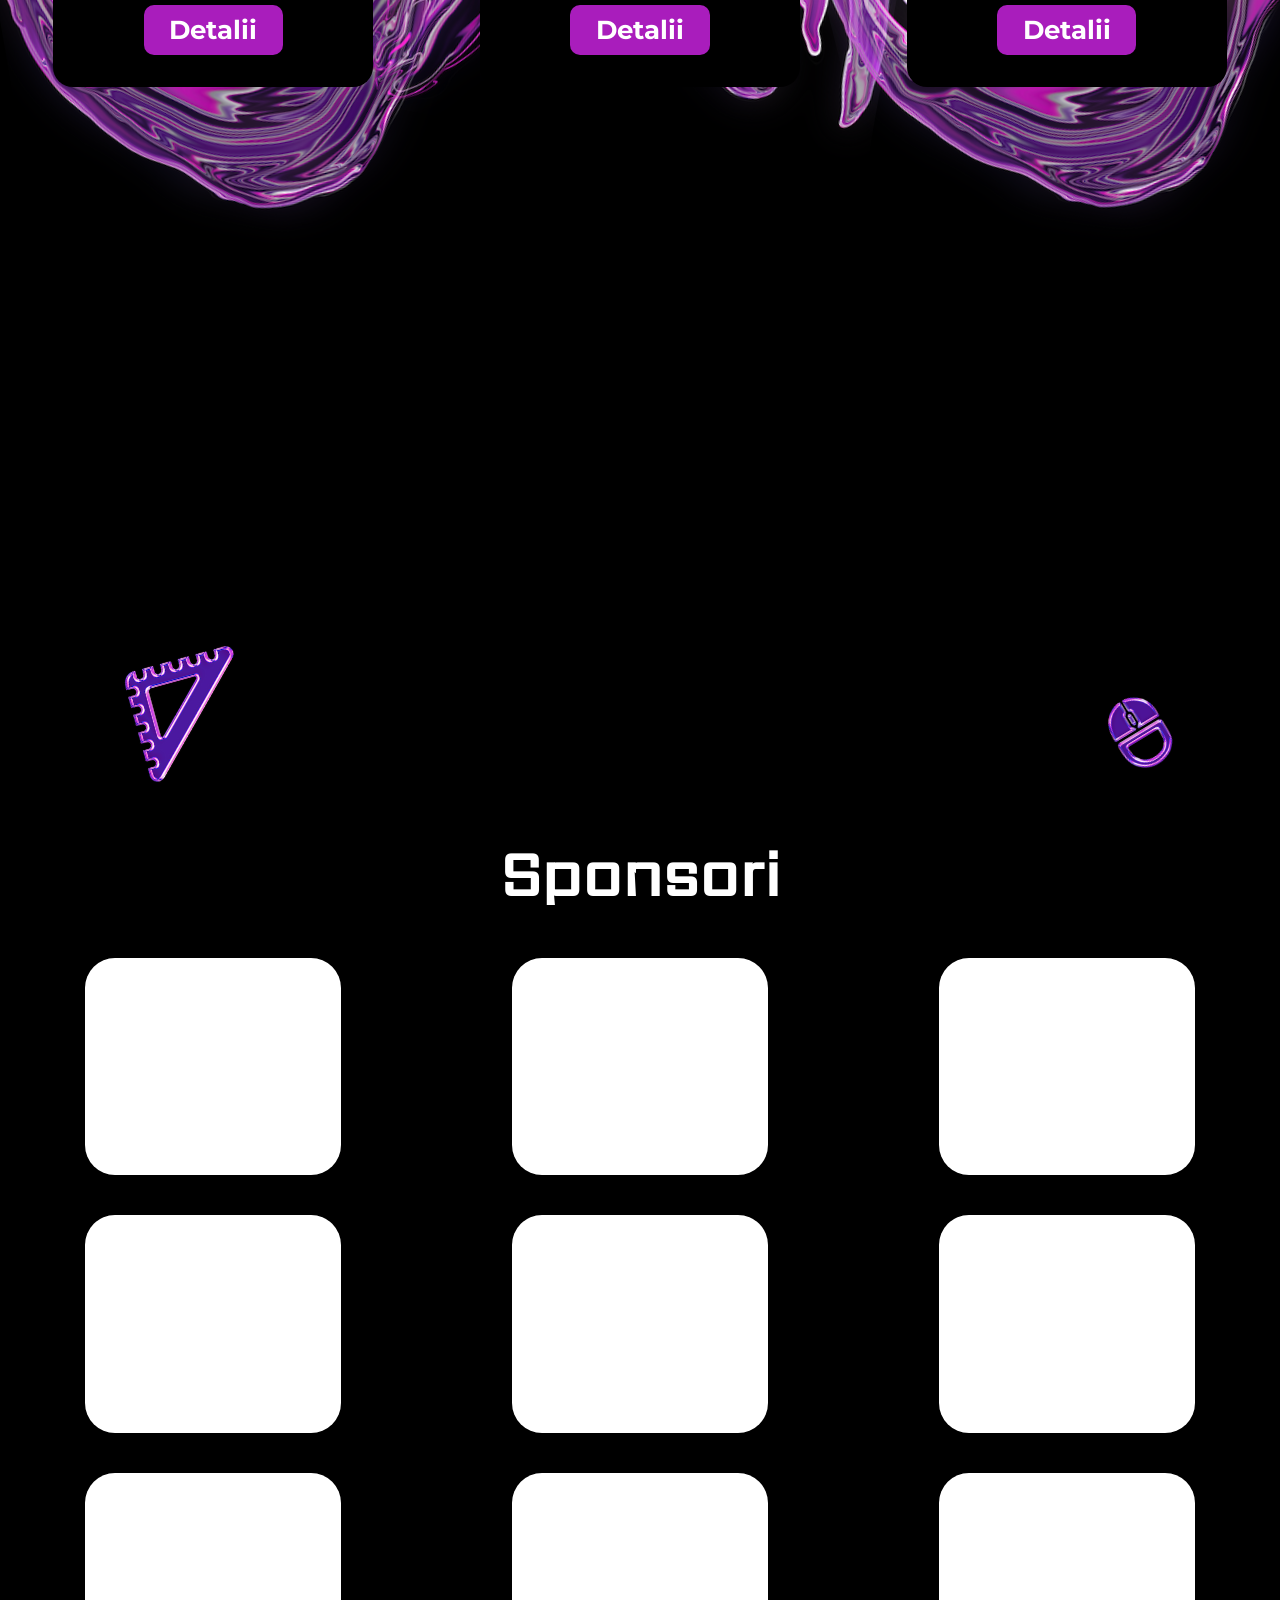
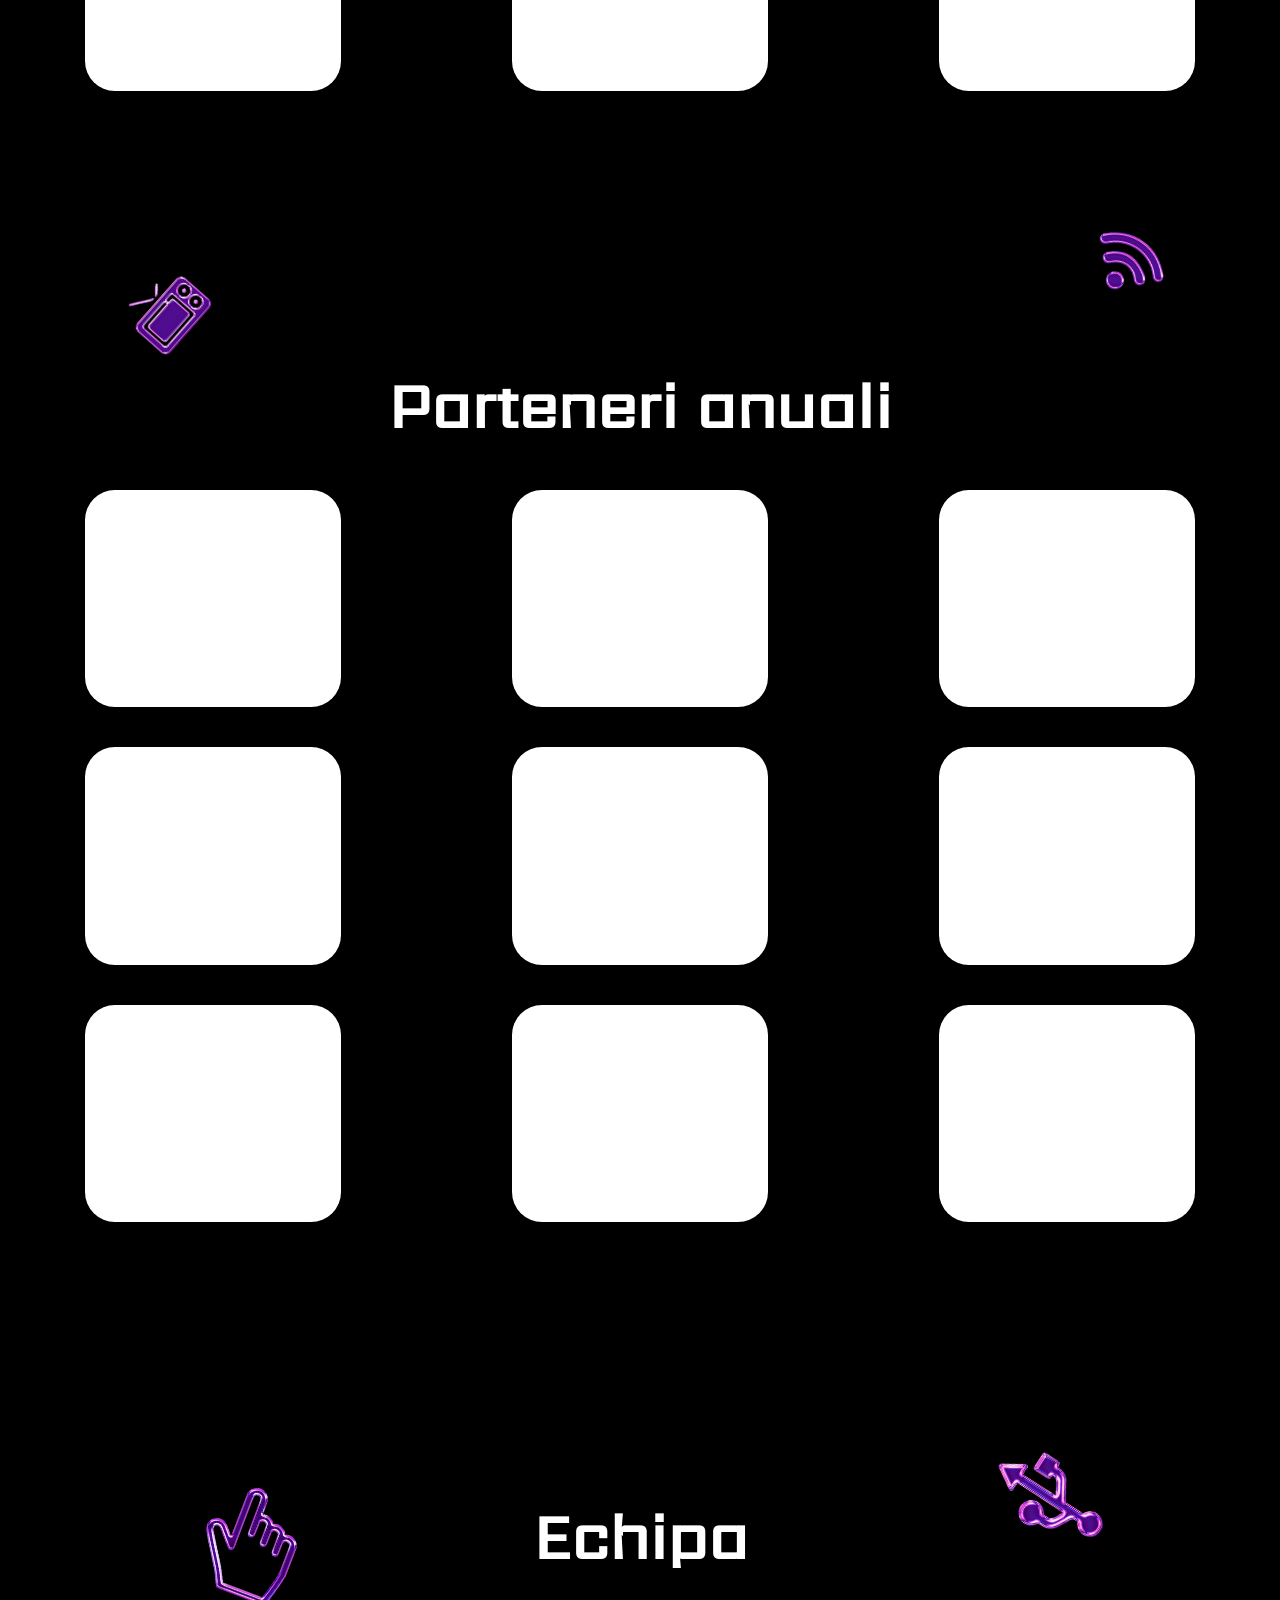
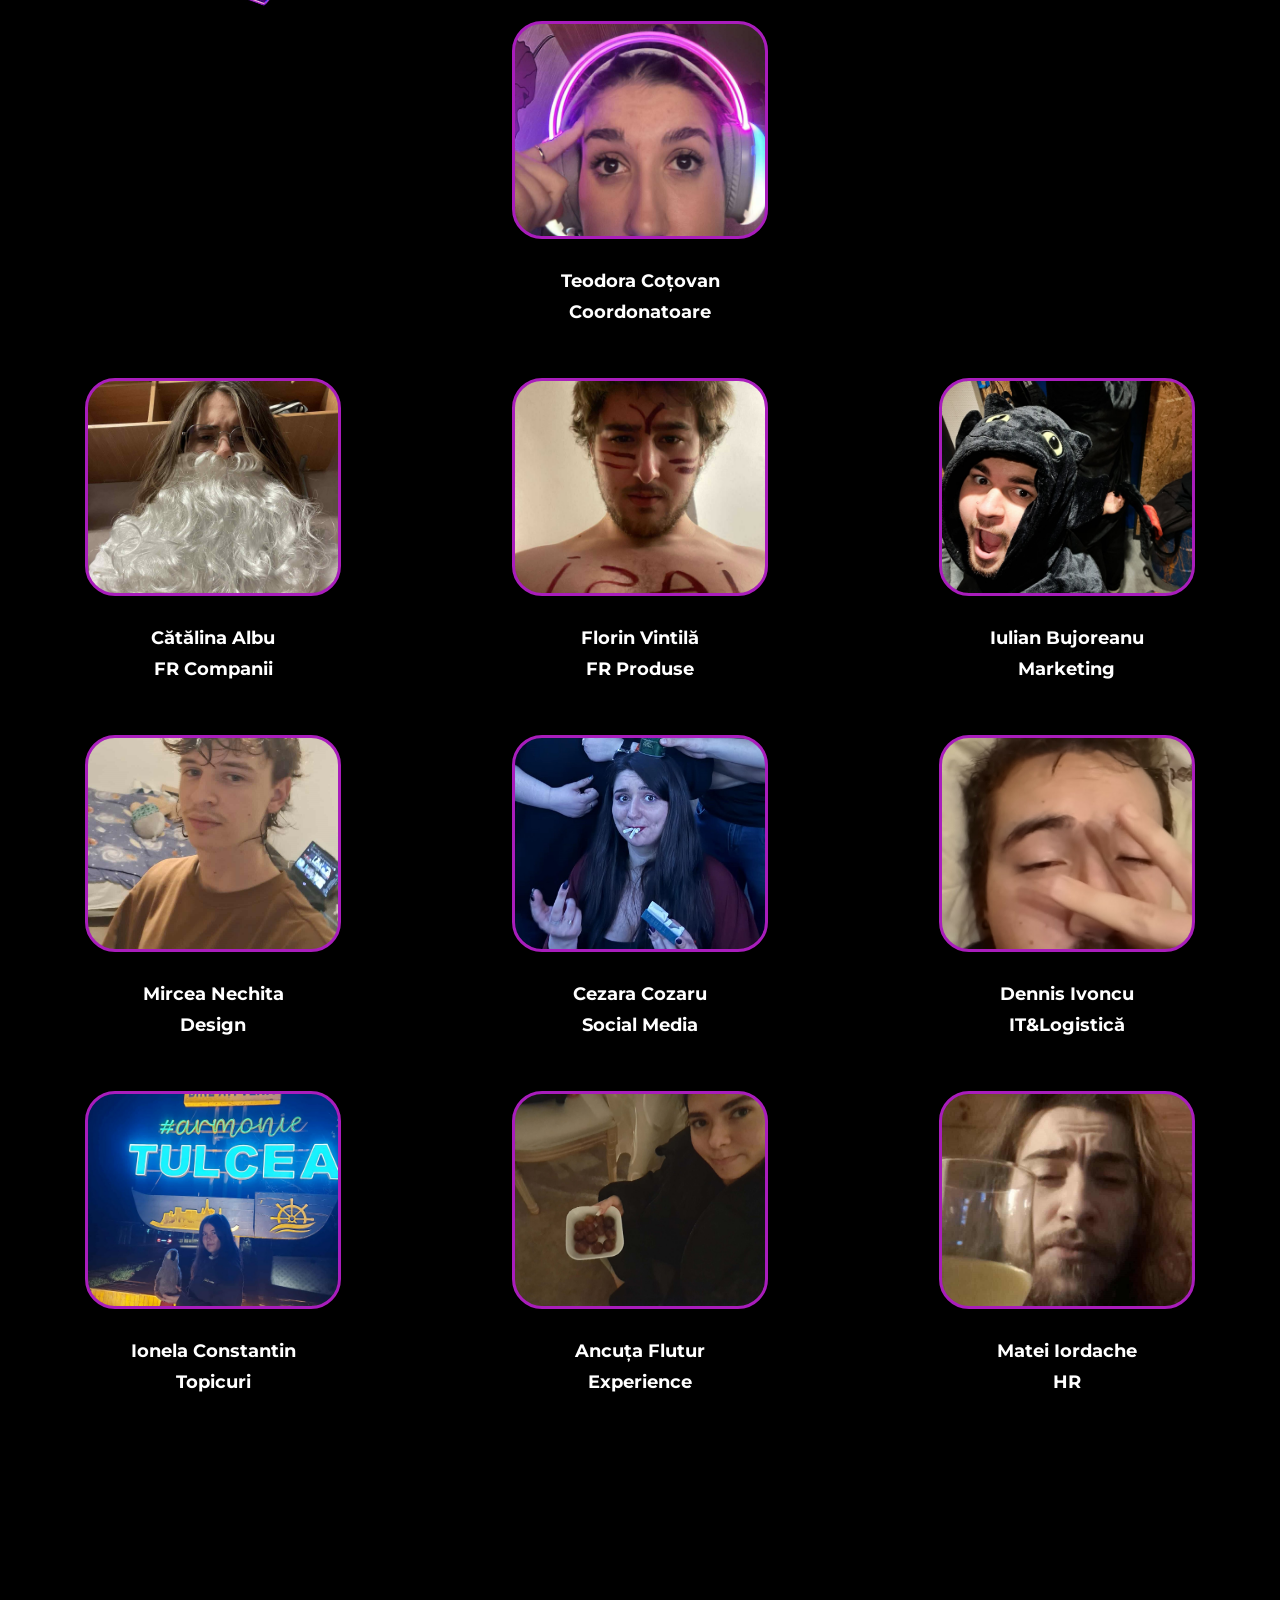
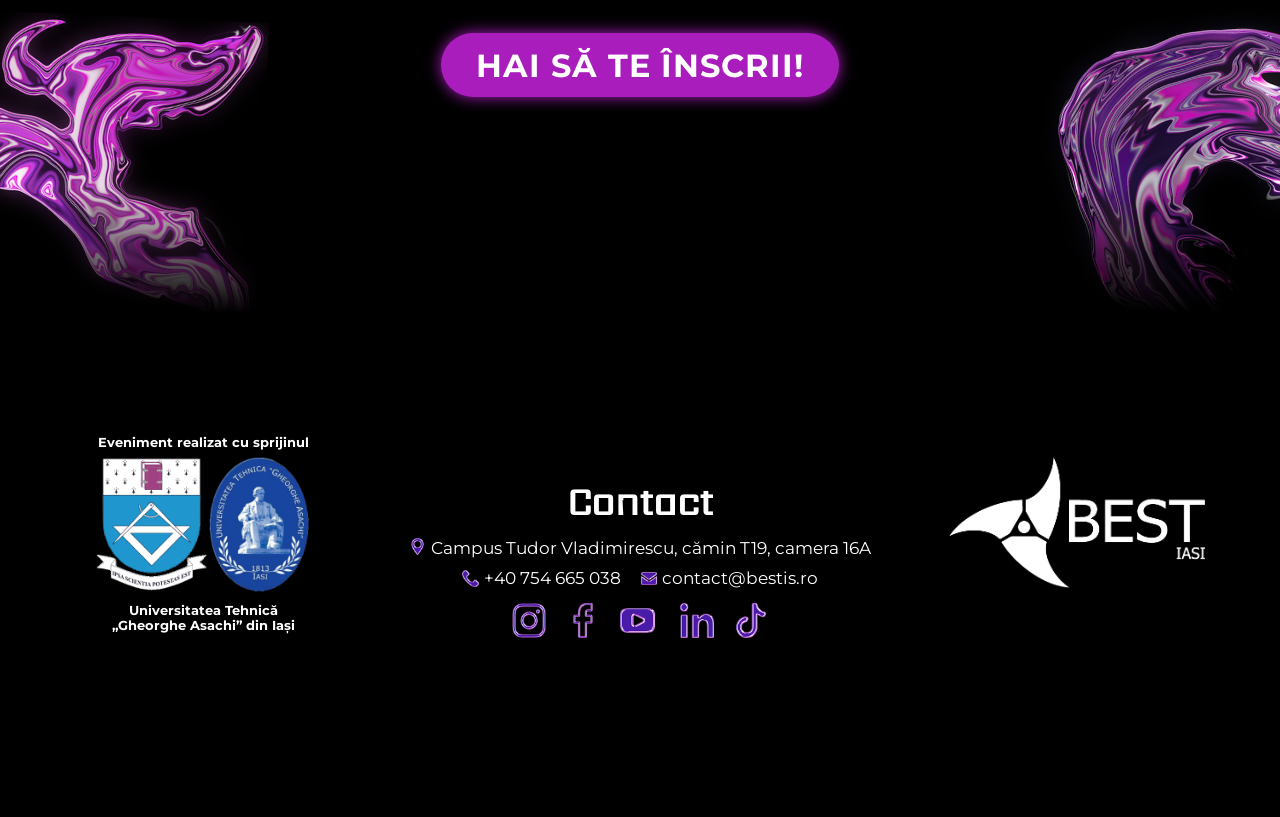
==== commit 74d6760f: "Update 19.01.26 Am finalizat CSS pt mobile, am optimizat performanta facand backgroundul de vreo 10 " ====
--- a/PRV26/index.html
+++ b/PRV26/index.html
@@ -4,15 +4,20 @@
     <link rel="preconnect" href="https://fonts.googleapis.com">
     <link rel="preconnect" href="https://fonts.gstatic.com" crossorigin>
     <link href="https://fonts.googleapis.com/css2?family=Montserrat:ital,wght@0,100..900;1,100..900&display=swap" rel="stylesheet">
-    <link rel = "stylesheet" href = "bg.css">
     <link rel = "stylesheet" href = "style.css">
     <meta charset="UTF-8">
     <meta name="viewport" content="width=device-width, initial-scale=1.0">
     <title>Prove it</title>
 </head>
+
+<!-- De adaugat meta tags in head (cu MKT ig), schimbat formatul la poze
+ sa fie WebP ca ocupa mai putin -->
+
 <body>  
      <header class = "header">
-            <a href = "#timer" style = "max-width:11%; margin-left:6.7%"><img src = "logo/Sigla Postari.png" id = "logo_header"></a>
+            <a href = "#timer" style = "max-width:11%; margin-left:6.7%">
+                <img src = "logo/Sigla Postari.png" id = "logo_header" alt = "Prove It">
+            </a>
             <div class = "header_links">
                 <a href = "#eveniment" class = "header_link">Eveniment</a>
                 <a href = "#probe" class = "header_link">Probe</a>
@@ -20,28 +25,38 @@
                 <a href = "#echipa" class = "header_link">Echipă</a>
                 <a href = "#contact" class = "header_link">Contact</a>
             </div>
+
+            <div class = "hamburger" aria-label="Menu">
+                <span class = "bar"></span>
+                <span class = "bar"></span>
+                <span class = "bar"></span>
+            </div>
     </header>
-    <div id="scroll-trigger" style="position: absolute; top: 100vh; height: 1px; width: 100%;"></div>
+    <div id="scroll-trigger"></div>
     <!-- <img src = "backgrounds/Website_grid.svg" class = "grid_website"> -->
+<main>
     <section class = "landing_page">
-        <img src = "backgrounds/Dirty-Surface-Texture-08-min.jpg" class = "dirty_surface" alt = "">
+        <!-- <div class = "bg_layer">
+            <div class = "layer_dirty"></div>
+        </div> -->
+        <!-- <img src = "backgrounds/Dirty-Surface-Texture-08-min.jpg" class = "dirty_surface"> -->
         <!-- <img src = "backgrounds/grid_lp-min.png" class = "grid_lp"> -->
-        <img src = "logo/LogoPRV.png" class = "logo_lp" alt = "Proveit logo">
-        <img src = "bg_elements/bgShape_C.png" class = "bg_element" id = "C1">
-        <img src = "bg_elements/bgShape_dinosaur.png" class = "bg_element" id = "D1">
-        <img src = "bg_elements/bgShape_C.png" class = "bg_element" id = "C2">
-        <img src = "bg_elements/bgShape_dinosaur.png" class = "bg_element" id = "D2">
-        <img src = "bg_elements/Echer.png" class = "bg_element" id = "echer1">
-        <img src = "bg_elements/MouseV1.png" class = "bg_element" id = "mouse1">
-        <img src = "bg_elements/TVV1.png" class = "bg_element" id = "tv1">
-        <img src = "bg_elements/wifiV2.png" class = "bg_element" id = "wifi1">
-        <img src = "bg_elements/USBV3.png" class = "bg_element" id = "usb1">
-        <img src = "bg_elements/BuildingV1.png" class = "bg_element" id = "building1">
+        <img src = "logo/LogoPRV.png" class = "logo_lp" alt = "Prove it logo">
+        <img src = "bg_elements/bgShape_C.png" class = "bg_element" id = "C1" alt = "">
+        <img src = "bg_elements/bgShape_dinosaur.png" class = "bg_element" id = "D1" alt = "">
+        <img src = "bg_elements/bgShape_C.png" class = "bg_element" id = "C2" alt = "">
+        <img src = "bg_elements/bgShape_dinosaur.png" class = "bg_element" id = "D2" alt = "">
+        <img src = "bg_elements/Echer.png" class = "bg_element" id = "echer1" alt = "">
+        <img src = "bg_elements/MouseV1.png" class = "bg_element" id = "mouse1" alt = "">
+        <img src = "bg_elements/TVV1.png" class = "bg_element" id = "tv1" alt = "">
+        <img src = "bg_elements/wifiV2.png" class = "bg_element" id = "wifi1" alt = "">
+        <img src = "bg_elements/USBV3.png" class = "bg_element" id = "usb1" alt = "">
+        <img src = "bg_elements/BuildingV1.png" class = "bg_element" id = "building1" alt = "">
         <div class = "c2a">
             <div class = "arrows">
-                <img src = "bg_elements/arrow.png" id = "arrows_img">
-                <img src = "bg_elements/arrow.png" id = "arrows_img">
-                <img src = "bg_elements/arrow.png" id = "arrows_img">
+                <img src = "bg_elements/arrow.png" id = "arrows_img" class = "invis_mobile" alt = "">
+                <img src = "bg_elements/arrow.png" id = "arrows_img" class = "invis_mobile" alt = "">
+                <img src = "bg_elements/arrow.png" id = "arrows_img" alt = "">
             </div>
             <!-- <button id = "c2a_button">
                 Afla mai multe
@@ -49,17 +64,17 @@
         </div>
     </section>
     <section class = "main_page">
-        <div class = "bg_layer">
+        <!-- <div class = "bg_layer">
             <div class = "layer_dirty"></div>
-        </div>
+        </div> -->
         <!-- <img src = "backgrounds/Website_grid.svg" class = "grid_website"> -->
-        <img src = "bg_elements/bgShape_C.png" class = "bg_element" id = "C6">
-        <img src = "bg_elements/bgShape_dinosaur.png" class = "bg_element" id = "D4">
-        <img src = "bg_elements/bgShape_C.png" class = "bg_element" id = "C3">
-        <img src = "bg_elements/bgShape_dinosaur.png" class = "bg_element" id = "D3">
+        <img src = "bg_elements/bgShape_C.png" class = "bg_element invis_mobile" id = "C6" alt = "" loading = "lazy">
+        <img src = "bg_elements/bgShape_dinosaur.png" class = "bg_element invis_mobile" id = "D4" alt = "" loading = "lazy">
+        <img src = "bg_elements/bgShape_C.png" class = "bg_element" id = "C3" alt = "" loading = "lazy">
+        <img src = "bg_elements/bgShape_dinosaur.png" class = "bg_element" id = "D3" alt = "" loading = "lazy">
         <!-- <img src = "bg_elements/TVV1.png" class = "bg_element" id = "tv2"> -->
-        <img src = "bg_elements/USBV3.png" class = "bg_element" id = "usb2">
-        <img src = "bg_elements/BluetoothV2.png" class = "bg_element" id = "bluetooth1">
+        <img src = "bg_elements/USBV3.png" class = "bg_element invis_mobile" id = "usb2" alt = "" loading = "lazy">
+        <img src = "bg_elements/BluetoothV2.png" class = "bg_element invis_mobile" id = "bluetooth1" alt = "" loading = "lazy">
     
 
         <div class = "timer_div">
@@ -74,21 +89,23 @@
 
             <button id = "c2a_button">Înscrie-te!</button>
 
-            <img src = "bg_elements/wifiV2.png" class = "bg_element" id = "wifi2">
-            <img src = "bg_elements/Echer.png" class = "bg_element" id = "echer2">
-            <img src = "bg_elements/ClickerV2.png" class = "bg_element" id = "clicker1">
-            <img src = "bg_elements/PencilAndRulerV2.png" class = "bg_element" id = "pencil1">
+            <img src = "bg_elements/wifiV2.png" class = "bg_element invis_mobile" id = "wifi2" alt = "" loading = "lazy">
+            <img src = "bg_elements/Echer.png" class = "bg_element invis_mobile" id = "echer2" alt = "" loading = "lazy">
+            <img src = "bg_elements/ClickerV2.png" class = "bg_element invis_mobile" id = "clicker1" alt = "" loading = "lazy">
+            <img src = "bg_elements/PencilAndRulerV2.png" class = "bg_element invis_mobile" id = "pencil1" alt = "" loading = "lazy">
 
         </div>
 
         <div class = "despre_PRV animate-on-scroll" id = "eveniment">
-            <img src = "bg_elements/bgShape_C.png" class = "bg_element" id = "C4">
-            <img src = "bg_elements/bgShape_C.png" class = "bg_element" id = "C5">
-            <img src = "bg_elements/wrenchV1.png" class = "bg_element" id = "wrench1">
-            <img src = "bg_elements/FloppyDiskV2.png" class = "bg_element" id = "floppy1">
-            <h1>Despre Prove it</h1>
+            <img src = "bg_elements/bgShape_C.png" class = "bg_element" id = "C4" alt = "" loading = "lazy">
+            <img src = "bg_elements/bgShape_C.png" class = "bg_element" id = "C5" alt = "" loading = "lazy">
+            <img src = "bg_elements/wrenchV1.png" class = "bg_element" id = "wrench1" alt = "" loading = "lazy">
+            <img src = "bg_elements/FloppyDiskV2.png" class = "bg_element" id = "floppy1" alt = "" loading = "lazy">
+
+            <h1 class = "visually-hidden">Prove It 2026 - Hachaton</h1>
+            <h2>Despre Prove it</h2>
             <div class = "img_text_flex">
-                <div class = "img_container zoomable"></div>
+                <div class = "img_container zoomable" role = "img" aria-label = "Prove it poza"></div>
                 <p>
                     Lorem ipsum dolor sit amet consectetur adipisicing elit. Distinctio, eaque ipsam? Suscipit cum reprehenderit vitae in repudiandae minus at cupiditate fugiat impedit excepturi! Et eaque sed cumque optio maxime est!
                 </p>
@@ -96,59 +113,59 @@
         </div>
 
         <div class = "ce_trebuie_sa_stii animate-on-scroll">
-            <h1>Ce trebuie să știi?</h1>
+            <h2>Ce trebuie să știi?</h2>
             <p>
                 Lorem ipsum dolor sit amet consectetur adipisicing elit. Incidunt nihil, omnis esse excepturi unde accusantium adipisci itaque placeat nostrum, corporis dolor tempora? Vitae aliquid ipsam deserunt veritatis fugiat excepturi doloribus?
             </p>
         </div>
 
         <div class = "img_sliders">
-            <img src = "bg_elements/MouseV1.png" class = "bg_element" id = "mouse2">
-            <img src = "bg_elements/wifiV2.png" class = "bg_element" id = "wifi3">
-            <img src = "bg_elements/TVV1.png" class = "bg_element" id = "tv3">
-
-            <h1>Poze din edițiile anterioare</h1>
+            <img src = "bg_elements/MouseV1.png" class = "bg_element" id = "mouse2" alt = "" loading = "lazy">
+            <img src = "bg_elements/wifiV2.png" class = "bg_element" id = "wifi3" alt = "" loading = "lazy">
+            <img src = "bg_elements/TVV1.png" class = "bg_element" id = "tv3" alt = "" loading = "lazy">
+
+            <h2>Poze din edițiile anterioare</h2>
             <div class = "slider_right">
                 <div class = "img_right">
-                    <div class = "img_container_editii zoomable" id = "p1"></div>
-                    <div class = "img_container_editii zoomable" id = "p2"></div>
-                    <div class = "img_container_editii zoomable" id = "p3"></div>
-                    <div class = "img_container_editii zoomable" id = "p4"></div>
+                    <div class = "img_container_editii zoomable" id = "p1" role = "img" aria-label="Prove it - poza"></div>
+                    <div class = "img_container_editii zoomable" id = "p2" role = "img" aria-label="Prove it - poza"></div>
+                    <div class = "img_container_editii zoomable" id = "p3" role = "img" aria-label="Prove it - poza"></div>
+                    <div class = "img_container_editii zoomable" id = "p4" role = "img" aria-label="Prove it - poza"></div>
                 </div>
                 <div aria-hidden class = "img_right">
-                    <div class = "img_container_editii zoomable" id = "p1"></div>
-                    <div class = "img_container_editii zoomable" id = "p2"></div>
-                    <div class = "img_container_editii zoomable" id = "p3"></div>
-                    <div class = "img_container_editii zoomable" id = "p4"></div>
+                    <div class = "img_container_editii zoomable" id = "p1" role = "img" aria-label="Prove it - poza"></div>
+                    <div class = "img_container_editii zoomable" id = "p2" role = "img" aria-label="Prove it - poza"></div>
+                    <div class = "img_container_editii zoomable" id = "p3" role = "img" aria-label="Prove it - poza"></div>
+                    <div class = "img_container_editii zoomable" id = "p4" role = "img" aria-label="Prove it - poza"></div>
                 </div>
             </div>
             <div class = "slider_left">
                 <div class = "img_left">
-                    <div class = "img_container_editii zoomable" id = "p5"></div>
-                    <div class = "img_container_editii zoomable" id = "p6"></div>
-                    <div class = "img_container_editii zoomable" id = "p7"></div>
-                    <div class = "img_container_editii zoomable" id = "p8"></div>
+                    <div class = "img_container_editii zoomable" id = "p5" role = "img" aria-label="Prove it - poza"></div>
+                    <div class = "img_container_editii zoomable" id = "p6" role = "img" aria-label="Prove it - poza"></div>
+                    <div class = "img_container_editii zoomable" id = "p7" role = "img" aria-label="Prove it - poza"></div>
+                    <div class = "img_container_editii zoomable" id = "p8" role = "img" aria-label="Prove it - poza"></div>
                 </div>
                 <div aria-hidden class = "img_left">
-                    <div class = "img_container_editii zoomable" id = "p5"></div>
-                    <div class = "img_container_editii zoomable" id = "p6"></div>
-                    <div class = "img_container_editii zoomable" id = "p7"></div>
-                    <div class = "img_container_editii zoomable" id = "p8"></div>
+                    <div class = "img_container_editii zoomable" id = "p5" role = "img" aria-label="Prove it - poza"></div>
+                    <div class = "img_container_editii zoomable" id = "p6" role = "img" aria-label="Prove it - poza"></div>
+                    <div class = "img_container_editii zoomable" id = "p7" role = "img" aria-label="Prove it - poza"></div>
+                    <div class = "img_container_editii zoomable" id = "p8" role = "img" aria-label="Prove it - poza"></div>
                 </div>
             </div>
 
         </div>
 
         <div class = "testimoniale animate-on-scroll">
-            <img src = "bg_elements/CogV1.png" class = "bg_element" id = "cog1">
-            <img src = "bg_elements/SignalV1.png" class = "bg_element" id = "signal1">
-
-            <h1>Testimoniale</h1>
+            <img src = "bg_elements/CogV1.png" class = "bg_element" id = "cog1" alt = "" loading = "lazy">
+            <img src = "bg_elements/SignalV1.png" class = "bg_element" id = "signal1" alt = "" loading = "lazy">
+
+            <h2>Testimoniale</h2>
 
             <div class = "testimonial">
                 <div class = "testimoniale_img_nume">
 
-                    <div class = "pfp_t" id = "t1"></div>
+                    <div class = "pfp_t" id = "t1" role = "img" aria-label = "Poza testimonial Prove it"></div>
                     <div class = "nume_cine_t">
                         <p style = "font-weight: bold;">Nume prenume</p>
                         <p>Cine este</p>
@@ -165,7 +182,7 @@
             <div class = "testimonial">
                 <div class = "testimoniale_img_nume">
 
-                    <div class = "pfp_t" id = "t2"></div>
+                    <div class = "pfp_t" id = "t2" role = "img" aria-label = "Poza testimonial Prove it"></div>
                     <div class = "nume_cine_t">
                         <p style = "font-weight: bold;">Nume prenume</p>
                         <p>Cine este</p>
@@ -182,7 +199,7 @@
             <div class = "testimonial">
                 <div class = "testimoniale_img_nume">
 
-                    <div class = "pfp_t" id = "t3"></div>
+                    <div class = "pfp_t" id = "t3" role = "img" aria-label = "Poza testimonial Prove it"></div>
                     <div class = "nume_cine_t">
                         <p style = "font-weight: bold;">Nume prenume</p>
                         <p>Cine este</p>
@@ -199,39 +216,76 @@
     
         </div>
 
-        <div class = "cafeluta_poza_div">
-            <div class = "poza_cafeluta zoomable animate-on-scroll"></div>
-            <img src = "photos/cafeluta_dialog.png" class = "cafeluta_dialog">
+        <div class = "cafeluta_poza_div animate-on-scroll">
+            <div class = "carousel_flex">
+                <div class = "probe_carousel">
+                    <div class = "carousel_holder">
+                        <a class = "logo1" href = "https://www.tuiasi.ro" target = "_blank"></a>
+                        <a class = "logo2" href = "https://bestis.ro" target = "_blank"></a>
+                        <a class = "logo3" href = "https://proveit.bestis.ro" target = "_blank"></a>
+                    </div>
+                    <div class = "carousel_holder">
+                        <a class = "logo1" href = "https://www.tuiasi.ro" target = "_blank"></a>
+                        <a class = "logo2" href = "https://bestis.ro" target = "_blank"></a>
+                        <a class = "logo3" href = "https://proveit.bestis.ro" target = "_blank"></a>
+                    </div>
+                </div>
+                <div class = "probe_carousel">
+                    <div class = "carousel_holder">
+                        <a class = "logo2" href = "https://bestis.ro" target = "_blank"></a>
+                        <a class = "logo3" href = "https://proveit.bestis.ro" target = "_blank"></a>
+                        <a class = "logo1" href = "https://www.tuiasi.ro" target = "_blank"></a>
+                    </div>
+                    <div class = "carousel_holder">                  
+                        <a class = "logo2" href = "https://bestis.ro" target = "_blank"></a>
+                        <a class = "logo3" href = "https://proveit.bestis.ro" target = "_blank"></a>
+                        <a class = "logo1" href = "https://www.tuiasi.ro" target = "_blank"></a>
+                    </div>
+                </div>
+                <div class = "probe_carousel">
+                    <div class = "carousel_holder">
+                        <a class = "logo3" href = "https://proveit.bestis.ro" target = "_blank"></a>
+                        <a class = "logo1" href = "https://www.tuiasi.ro" target = "_blank"></a>
+                        <a class = "logo2" href = "https://bestis.ro" target = "_blank"></a>
+                    </div>
+                    <div class = "carousel_holder">
+                        <a class = "logo3" href = "https://proveit.bestis.ro" target = "_blank"></a>
+                        <a class = "logo1" href = "https://www.tuiasi.ro" target = "_blank"></a>
+                        <a class = "logo2" href = "https://bestis.ro" target = "_blank"></a>
+                    </div>
+                </div>
+             </div>
+            <img src = "photos/cafeluta_dialog.png" class = "cafeluta_dialog" alt = "cafeluta Prove It">
         </div>
         
-        <div class = "probe animate-on-scroll" id = "probe">
-            <img src = "bg_elements/bgShape_C.png" class = "bg_element" id = "C7">
-            <img src = "bg_elements/bgShape_C.png" class = "bg_element" id = "C8">
-            <img src = "bg_elements/bgShape_C.png" class = "bg_element" id = "C9">
-
-            <h1>Probe</h1>
+        <div class = "probe" id = "probe">
+            <img src = "bg_elements/bgShape_C.png" class = "bg_element invis_mobile" id = "C7" alt = "" loading = "lazy">
+            <img src = "bg_elements/bgShape_C.png" class = "bg_element invis_mobile" id = "C8" alt = "" loading = "lazy">
+            <img src = "bg_elements/bgShape_C.png" class = "bg_element invis_mobile" id = "C9" alt = "" loading = "lazy">
+
+            <h2>Probe</h2>
 
             <div class = "probe_carduri">
 
             <div class = "card_probe">
-                <h1>Proba 1</h1>
-                <div class = "img_container_probe" id = "pr1"></div>
+                <h2>Proba 1</h2>
+                <div class = "img_container_probe invis_mobile" id = "pr1" role = "img" aria-label = "Prove it proba 1"></div>
                 <div class = "detalii_probe">
                     <button>Detalii</button>
                 </div>
             </div>
 
              <div class = "card_probe">
-                <h1>Proba 2</h1>
-                <div class = "img_container_probe" id = "pr2"></div>
+                <h2>Proba 2</h2>
+                <div class = "img_container_probe invis_mobile" id = "pr2" role = "img" aria-label = "Prove it proba 2"></div>
                 <div class = "detalii_probe">
                     <button>Detalii</button>
                 </div>
             </div>
 
              <div class = "card_probe">
-                <h1>Proba 3</h1>
-                <div class = "img_container_probe" id = "pr3"></div>
+                <h2>Proba 3</h2>
+                <div class = "img_container_probe invis_mobile" id = "pr3" role = "img" aria-label = "Prove it proba 3"></div>
                 <div class = "detalii_probe">
                     <button>Detalii</button>
                 </div>
@@ -241,17 +295,17 @@
 
             <div class = "descrieri_container">
                 <div class = "descriere">
-                    <h1>Proba 1</h1>
+                    <h2>Proba 1</h2>
                     <p>Lorem ipsum dolor sit amet consectetur adipisicing elit. Commodi, qui? Quos, similique iste voluptas praesentium omnis perspiciatis, veritatis fuga distinctio animi illum itaque saepe rem placeat molestiae provident culpa tempore?</p>
                 </div>
 
                 <div class = "descriere">
-                    <h1>Proba 2</h1>
+                    <h2>Proba 2</h2>
                     <p>Lorem ipsum dolor sit amet consectetur adipisicing elit. Commodi, qui? Quos, similique iste voluptas praesentium omnis perspiciatis, veritatis fuga distinctio animi illum itaque saepe rem placeat molestiae provident culpa tempore?</p>
                 </div>
 
                 <div class = "descriere">
-                    <h1>Proba 3</h1>
+                    <h2>Proba 3</h2>
                     <p>Lorem ipsum dolor sit amet consectetur adipisicing elit. Commodi, qui? Quos, similique iste voluptas praesentium omnis perspiciatis, veritatis fuga distinctio animi illum itaque saepe rem placeat molestiae provident culpa tempore?</p>
                 </div>
             </div>
@@ -259,141 +313,141 @@
         </div>
         
         <div class = "sponsori" id = "sponsori">
-            <img src = "bg_elements/MouseV1.png" class = "bg_element" id = "mouse3">
-            <img src = "bg_elements/Echer.png" class = "bg_element" id = "echer3">
-
-            <h1>Sponsori</h1>
+            <img src = "bg_elements/MouseV1.png" class = "bg_element" id = "mouse3" alt = "" loading = "lazy">
+            <img src = "bg_elements/Echer.png" class = "bg_element" id = "echer3" alt = "" loading = "lazy">
+
+            <h2>Sponsori</h2>
 
             <div class = "sponsori_row">
-                <div class = "img_container_sponsori"></div>
-                <div class = "img_container_sponsori"></div>
-                <div class = "img_container_sponsori"></div>
+                <div class = "img_container_sponsori" role = "img" aria-label = "Prove it sponsor"></div>
+                <div class = "img_container_sponsori" role = "img" aria-label = "Prove it sponsor"></div>
+                <div class = "img_container_sponsori" role = "img" aria-label = "Prove it sponsor"></div>
             </div>
 
              <div class = "sponsori_row">
-                <div class = "img_container_sponsori"></div>
-                <div class = "img_container_sponsori"></div>
-                <div class = "img_container_sponsori"></div>
+                <div class = "img_container_sponsori" role = "img" aria-label = "Prove it sponsor"></div>
+                <div class = "img_container_sponsori" role = "img" aria-label = "Prove it sponsor"></div>
+                <div class = "img_container_sponsori" role = "img" aria-label = "Prove it sponsor"></div>
             </div>
 
              <div class = "sponsori_row">
-                <div class = "img_container_sponsori"></div>
-                <div class = "img_container_sponsori"></div>
-                <div class = "img_container_sponsori"></div>
+                <div class = "img_container_sponsori" role = "img" aria-label = "Prove it sponsor"></div>
+                <div class = "img_container_sponsori" role = "img" aria-label = "Prove it sponsor"></div>
+                <div class = "img_container_sponsori" role = "img" aria-label = "Prove it sponsor"></div>
             </div>
             
         </div>
 
         <div class = "parteneri">
-            <img src = "bg_elements/TVV1.png" class = "bg_element" id = "tv4">
-            <img src = "bg_elements/wifiV2.png" class = "bg_element" id = "wifi4">
-
-            <h1>Parteneri anuali</h1>
+            <img src = "bg_elements/TVV1.png" class = "bg_element" id = "tv4" alt = "" loading = "lazy">
+            <img src = "bg_elements/wifiV2.png" class = "bg_element" id = "wifi4" alt = "" loading = "lazy">
+
+            <h2>Parteneri anuali</h2>
 
             <div class = "sponsori_row">
-                <div class = "img_container_sponsori"></div>
-                <div class = "img_container_sponsori"></div>
-                <div class = "img_container_sponsori"></div>
+                <div class = "img_container_sponsori" role = "img" aria-label = "Prove it sponsor"></div>
+                <div class = "img_container_sponsori" role = "img" aria-label = "Prove it sponsor"></div>
+                <div class = "img_container_sponsori" role = "img" aria-label = "Prove it sponsor"></div>
             </div>
 
              <div class = "sponsori_row">
-                <div class = "img_container_sponsori"></div>
-                <div class = "img_container_sponsori"></div>
-                <div class = "img_container_sponsori"></div>
+                <div class = "img_container_sponsori" role = "img" aria-label = "Prove it sponsor"></div>
+                <div class = "img_container_sponsori" role = "img" aria-label = "Prove it sponsor"></div>
+                <div class = "img_container_sponsori" role = "img" aria-label = "Prove it sponsor"></div>
             </div>
 
              <div class = "sponsori_row">
-                <div class = "img_container_sponsori"></div>
-                <div class = "img_container_sponsori"></div>
-                <div class = "img_container_sponsori"></div>
+                <div class = "img_container_sponsori" role = "img" aria-label = "Prove it sponsor"></div>
+                <div class = "img_container_sponsori" role = "img" aria-label = "Prove it sponsor"></div>
+                <div class = "img_container_sponsori" role = "img" aria-label = "Prove it sponsor"></div>
             </div>
             
         </div>
 
         <div class = "echipa" id = "echipa">
-            <img src = "bg_elements/ClickerV2.png" class = "bg_element" id = "clicker2">
-            <img src = "bg_elements/USBV3.png" class = "bg_element" id = "usb3">
-
-            <h1>Echipa</h1>
+            <img src = "bg_elements/ClickerV2.png" class = "bg_element" id = "clicker2" alt = "" loading = "lazy">
+            <img src = "bg_elements/USBV3.png" class = "bg_element" id = "usb3" alt = "" loading = "lazy">
+
+            <h2>Echipa</h2>
 
              <div class = "sponsori_row">
                 <div class = "poze_nume_echipa">
-                    <a href = "https://www.linkedin.com/in/teodora-cotovan-93a94a2a1/" target = "_blank" class = "img_container_sponsori" id = "teo"></a>
-                    <div class = "nume">
-                        <h1>Teodora Coțovan</h1>
-                        <h1>Coordonatoare</h1>
+                    <a href = "https://www.linkedin.com/in/teodora-cotovan-93a94a2a1/" target = "_blank" class = "img_container_sponsori" id = "teo" role = "img" aria-label = "Coordonatoare Prove it"></a>
+                    <div class = "nume">
+                        <h2>Teodora Coțovan</h2>
+                        <h2>Coordonatoare</h2>
                     </div>
                 </div>
              </div>
 
-            <div class = "sponsori_row">
-                <div class = "poze_nume_echipa">
-                    <a href = "https://www.linkedin.com/in/paula-cătălina-albu-82386a35a/" target = "_blank" class = "img_container_sponsori" id = "cata"></a>
-                    <div class = "nume">
-                        <h1>Cătălina Albu</h1>
-                        <h1>FR Companii</h1>
-                    </div>
-                </div>
-                <div class = "poze_nume_echipa">
-                    <a href = "https://www.linkedin.com/in/florin-vintilă-5a550b335/" target = "_blank" class = "img_container_sponsori" id = "florin"></a>
-                    <div class = "nume">
-                        <h1>Florin Vintilă</h1>
-                        <h1>FR Produse</h1>
-                    </div>
-                </div>
-                <div class = "poze_nume_echipa">
-                    <a href = "https://www.linkedin.com/in/ștefan-iulian-bujoreanu-5a8617354/" target = "_blank" class = "img_container_sponsori" id = "iulian"></a>
-                    <div class = "nume">
-                        <h1>Iulian Bujoreanu</h1>
-                        <h1>Marketing</h1>
-                    </div>
-                </div>
-            </div>
-
-             <div class = "sponsori_row">
-                <div class = "poze_nume_echipa">
-                    <a href = "https://www.linkedin.com/in/mircea-nechita-baa713340/" target = "_blank" class = "img_container_sponsori" id = "mircea"></a>
-                    <div class = "nume">
-                        <h1>Mircea Nechita</h1>
-                        <h1>Design</h1>
-                    </div>
-                </div>
-                <div class = "poze_nume_echipa">
-                    <a href = "https://www.linkedin.com/in/elena-cezara-cozaru-881b47208/" target = "_blank" class = "img_container_sponsori" id = "cezara"></a>
-                    <div class = "nume">
-                        <h1>Cezara Cozaru</h1>
-                        <h1>Social Media</h1>
-                    </div>
-                </div>
-                <div class = "poze_nume_echipa">
-                    <a href = "https://www.linkedin.com/in/ivoncu-dennis-gabriel-14598138a/" target = "_blank" class = "img_container_sponsori" id = "dennis"></a>
-                    <div class = "nume">
-                        <h1>Dennis Ivoncu</h1>
-                        <h1>IT&Logistică</h1>
-                    </div>
-                </div>
-            </div>
-
-             <div class = "sponsori_row">
-                <div class = "poze_nume_echipa">
-                    <a href = "https://www.linkedin.com/in/ionela-constantin-b37326389/" target = "_blank" class = "img_container_sponsori" id = "ionela"></a>
-                    <div class = "nume">
-                        <h1>Ionela Constantin</h1>
-                        <h1>Topicuri</h1>
-                    </div>
-                </div>
-                <div class = "poze_nume_echipa">
-                    <a href = "https://www.linkedin.com/in/ancuta-ana-maria-flutur-9342a0394/" target = "_blank" class = "img_container_sponsori" id = "ancuta"></a>
-                    <div class = "nume">
-                        <h1>Ancuța Flutur</h1>
-                        <h1>Experience</h1>
-                    </div>
-                </div>
-                <div class = "poze_nume_echipa">
-                    <a href = "https://www.linkedin.com/in/george-matei-iordache-688638175/" target = "_blank" class = "img_container_sponsori" id = "matei"></a>
-                    <div class = "nume">
-                        <h1>Matei Iordache</h1>
-                        <h1>HR</h1>
+            <div class = "sponsori_row carousel-row">
+                <div class = "poze_nume_echipa">
+                    <a href = "https://www.linkedin.com/in/paula-cătălina-albu-82386a35a/" target = "_blank" class = "img_container_sponsori" id = "cata" role = "img" aria-label = "FR Companii Prove it"></a>
+                    <div class = "nume">
+                        <h2>Cătălina Albu</h2>
+                        <h2>FR Companii</h2>
+                    </div>
+                </div>
+                <div class = "poze_nume_echipa">
+                    <a href = "https://www.linkedin.com/in/florin-vintilă-5a550b335/" target = "_blank" class = "img_container_sponsori" id = "florin" role = "img" aria-label = "FR Produse Prove it"></a>
+                    <div class = "nume">
+                        <h2>Florin Vintilă</h2>
+                        <h2>FR Produse</h2>
+                    </div>
+                </div>
+                <div class = "poze_nume_echipa">
+                    <a href = "https://www.linkedin.com/in/ștefan-iulian-bujoreanu-5a8617354/" target = "_blank" class = "img_container_sponsori" id = "iulian" role = "img" aria-label = "Marketing Prove it"></a>
+                    <div class = "nume">
+                        <h2>Iulian Bujoreanu</h2>
+                        <h2>Marketing</h2>
+                    </div>
+                </div>
+            </div>
+
+             <div class = "sponsori_row carousel-row">
+                <div class = "poze_nume_echipa">
+                    <a href = "https://www.linkedin.com/in/mircea-nechita-baa713340/" target = "_blank" class = "img_container_sponsori" id = "mircea" role = "img" aria-label = "Design Prove it"></a>
+                    <div class = "nume">
+                        <h2>Mircea Nechita</h2>
+                        <h2>Design</h2>
+                    </div>
+                </div>
+                <div class = "poze_nume_echipa">
+                    <a href = "https://www.linkedin.com/in/elena-cezara-cozaru-881b47208/" target = "_blank" class = "img_container_sponsori" id = "cezara" role = "img" aria-label = "Social Media Prove it"></a>
+                    <div class = "nume">
+                        <h2>Cezara Cozaru</h2>
+                        <h2>Social Media</h2>
+                    </div>
+                </div>
+                <div class = "poze_nume_echipa">
+                    <a href = "https://www.linkedin.com/in/ivoncu-dennis-gabriel-14598138a/" target = "_blank" class = "img_container_sponsori" id = "dennis" role = "img" aria-label = "IT Prove it"></a>
+                    <div class = "nume">
+                        <h2>Dennis Ivoncu</h2>
+                        <h2>IT&Logistică</h2>
+                    </div>
+                </div>
+            </div>
+
+             <div class = "sponsori_row carousel-row">
+                <div class = "poze_nume_echipa">
+                    <a href = "https://www.linkedin.com/in/ionela-constantin-b37326389/" target = "_blank" class = "img_container_sponsori" id = "ionela" role = "img" aria-label = "Topicuri Prove it"></a>
+                    <div class = "nume">
+                        <h2>Ionela Constantin</h2>
+                        <h2>Topicuri</h2>
+                    </div>
+                </div>
+                <div class = "poze_nume_echipa">
+                    <a href = "https://www.linkedin.com/in/ancuta-ana-maria-flutur-9342a0394/" target = "_blank" class = "img_container_sponsori" id = "ancuta" role = "img" aria-label = "Experience Prove it"></a>
+                    <div class = "nume">
+                        <h2>Ancuța Flutur</h2>
+                        <h2>Experience</h2>
+                    </div>
+                </div>
+                <div class = "poze_nume_echipa">
+                    <a href = "https://www.linkedin.com/in/george-matei-iordache-688638175/" target = "_blank" class = "img_container_sponsori" id = "matei" role = "img" aria-label = "Human Resources Prove it"></a>
+                    <div class = "nume">
+                        <h2>Matei Iordache</h2>
+                        <h2>HR</h2>
                     </div>
                 </div>
             </div>
@@ -405,44 +459,45 @@
         <footer class = "footer">
             <div class = "tuiasi">
                 <p>Eveniment realizat cu sprijinul</p>
-                <a href = "https://www.tuiasi.ro" target = "_blank"><img src = "logo/tuiasi.png" id = "logo_tuiasi"></a>
+                <a href = "https://www.tuiasi.ro" target = "_blank"><img src = "logo/tuiasi.png" id = "logo_tuiasi" alt = "TUIASI"></a>
                 <p>Universitatea Tehnică</p>
                 <p>„Gheorghe Asachi” din Iași</p>
             </div>
 
-            <a href = "https://bestis.ro" target = "_blank"><img src = "logo/Sigla BEST alba.png" class = "sigla_BEST"></a>
+            <a href = "https://bestis.ro" target = "_blank"><img src = "logo/Sigla BEST alba.png" class = "sigla_BEST" alt = "BEST Iasi"></a>
 
             <div class = "contact" id = "contact">
                 <h2>Contact</h2>
 
                 <div class = "locatie">
-                    <img src = "logo/Location_site.png" id = "footer_img">
-                    <p>Campus Tudor Vladimirescu cămin T19 camera 16A</p>
+                    <img src = "logo/Location_site.png" id = "footer_img" alt = "">
+                    <p>Campus Tudor Vladimirescu, cămin T19, camera 16A</p>
                 </div>
 
                 <div class = "tel_mail">
                     <div class = "tel">
-                        <img src = "logo/Phone_site.png" id = "footer_img">
+                        <img src = "logo/Phone_site.png" id = "footer_img" alt = "">
                         <p>+40 754 665 038</p>
                     </div>
 
                     <div class = "mail">
-                        <img src = "logo/Mail_site.png" id = "footer_img">
+                        <img src = "logo/Mail_site.png" id = "footer_img" alt = "">
                         <p>contact@bestis.ro</p>
                     </div>
                 </div>
 
                 <div class = "sm_icons">
-                    <a href = "https://www.instagram.com/bestiasi/" target = "_blank"><img src = "logo/Instagram_site.png"></a>
-                    <a href = "https://www.facebook.com/bestiasi" target = "_blank"><img src = "logo/Facebook_site.png"></a>
-                    <a href = "https://www.youtube.com/@BESTIasi" target = "_blank" style = "margin-right: 1%;"><img src = "logo/YouTube_site.png"></a>
-                    <a href = "https://www.linkedin.com/company/best-iasi/posts/?feedView=all" target = "_blank"><img src = "logo/LinkedIn_site.png"></a>
-                    <a href = "https://www.tiktok.com/@best.iasi" target = "_blank"><img src = "logo/TikTok_site.png"></a>
+                    <a href = "https://www.instagram.com/bestiasi/" target = "_blank"><img src = "logo/Instagram_site.png" alt = "Instagram"></a>
+                    <a href = "https://www.facebook.com/bestiasi" target = "_blank"><img src = "logo/Facebook_site.png" alt = "Facebook"></a>
+                    <a href = "https://www.youtube.com/@BESTIasi" target = "_blank" style = "margin-right: 1%;"><img src = "logo/YouTube_site.png" alt = "Youtube"></a>
+                    <a href = "https://www.linkedin.com/company/best-iasi/posts/?feedView=all" target = "_blank"><img src = "logo/LinkedIn_site.png" alt = "LinkedIn"></a>
+                    <a href = "https://www.tiktok.com/@best.iasi" target = "_blank"><img src = "logo/TikTok_site.png" alt = "TikTok"></a>
                 </div>
 
             </div>
         </footer>
     </section>
+</main>
 
     <div id="lightbox" class="lightbox">
         <span class="close-btn">&times;</span>
--- a/PRV26/style.css
+++ b/PRV26/style.css
@@ -1,6 +1,13 @@
 @font-face {
     font-family: 'Sarpanch';
     src: url('fonts/Sarpanch-Regular.woff') format('woff');
+}
+
+#scroll-trigger{
+    position: absolute;
+    top: 100vh;
+    height: 1px;
+    width: 100%;
 }
 
 .zoomable{
@@ -21,6 +28,434 @@
     opacity: 1;
     transform: translateY(0);
 }
+
+.visually-hidden {
+    position: absolute;
+    width: 1px;
+    height: 1px;
+    padding: 0;
+    margin: -1px;
+    overflow: hidden;
+    clip: rect(0, 0, 0, 0);
+    white-space: nowrap;
+    border: 0;
+}
+/*bg css*/
+
+.bg_element{
+    position: absolute;
+    z-index: 1;
+    -webkit-user-drag: none;
+    user-select: none;
+    -moz-user-select: none;
+    -webkit-user-select: none;
+    -ms-user-select: none;
+}
+
+.dirty_surface{
+    position: absolute;
+    z-index: -3;
+    opacity: 0.4;
+    width: 100vw;
+    max-height: 100vh;
+}
+
+/* .grid_lp{
+    position: absolute;
+    z-index: -2;
+    width: 100vw;
+    min-height: 100vh;
+    opacity: 0.2;
+} */
+
+/* .grid_website{
+    position: absolute;
+    margin: auto;
+    width: 100%;
+    height: 100%;
+    z-index: -2;
+    opacity: 0.7;
+} */
+
+.logo_lp{
+    position: absolute;
+    z-index: 1;
+    left: 0;
+    right: 0;
+    margin: auto;
+    top: 50%;
+    transform: translateY(-50%);
+    scale: 0.95;
+    width: 47vw;
+    -webkit-user-drag: none;
+    user-select: none;
+    -moz-user-select: none;
+    -webkit-user-select: none;
+    -ms-user-select: none;
+}
+
+/* landing page */
+#D1{
+    bottom: -100px;
+    left: -100px;
+    width: 27.5vw;
+}
+
+#D2{
+    transform: rotate(-87.44deg);
+    right: 10px;
+    top: 10px;
+    width: 27.5vw;
+}
+
+#C1{
+    transform: rotate(28.64deg);
+    left: -20px;
+    top: -10px;
+    width: 27.5vw;
+}
+
+#C2{
+    transform: rotate(37.16deg);
+    right: -10px;
+    bottom: -40px;
+    width: 27.5vw;
+}
+
+#echer1{
+    transform: rotate(74.69deg);
+    width: 7vw;
+    top: -15px;
+}
+
+#mouse1{
+    transform: rotate(-31.13deg);
+    top: 50%;
+    width: 7vw;
+}
+
+#tv1{
+    transform: rotate(30.5deg);
+    top: 32%;
+    left: 18%;
+    width: 7vw;
+}
+
+#wifi1{
+    transform: rotate(23.61deg);
+    top: 42%;
+    right: 20%;
+    width: 7vw;
+}
+
+#usb1{
+    transform: rotate(-56.9deg);
+    right: 3%;
+    top: 140px;
+    width: 7vw;
+}
+
+#building1{
+    transform: rotate(-25.54deg);
+    bottom: 0;
+    right: 2%;
+    width: 7vw;
+}
+
+/* landing page */
+/* main page */
+
+#usb2{
+    transform: rotate(-56.9deg);
+    right: 8vw;
+    top: 10vh;
+    width: 20vw;
+}
+
+#bluetooth1{
+    transform: rotate(19.86deg);
+    top: 10vh;
+    left: 10vw;
+    width: 10vw;
+}
+
+#tv2{
+    transform: rotate(-8.91deg);
+    left: 45vw;
+    top: 15vh;
+    width: 7vw;
+}
+
+#wifi2{
+    transform: rotate(-24.01deg);
+    bottom: -12.5vh;
+    left: -7vw;
+    width: 7vw;
+}
+
+#echer2{
+    transform: rotate(66.19deg);
+    bottom: -10vh;
+    right: -7vw;
+    width: 7vw;
+}
+
+#clicker1{
+    transform: rotate(-25.54deg);
+    bottom: -20vh;
+    width: 5vw;
+}
+
+#pencil1{
+    transform: rotate(16.17deg);
+    width: 7vw;
+    right: -24vw;
+    bottom: -30vh;
+}
+
+#D3{
+    transform: rotate(46.74deg);
+    top: 35vh;
+    left: -250px;
+    width: 27.5vw;
+}
+
+#C3{
+    transform: rotate(22.36deg);
+    top: 40vh;
+    right: -160px;
+    width: 27.5vw;
+}
+
+#C4{
+    z-index: -1;
+    transform: rotate(137.8deg);
+    top: -30vh;
+    left: -3vw;
+    width: 35vw;
+}
+
+#C5{
+    z-index: -1;
+    transform: rotate(-13.7deg);
+    bottom: -35vh;
+    left: -2vw;
+    width: 35vw;
+}
+
+#wrench1{
+    transform: rotate(17.8deg);
+    bottom: -25vh;
+    width: 7vw;
+}
+
+#floppy1{
+    transform: rotate(-120.39deg);
+    bottom: -30vh;
+    right: 7vw;
+    width: 15vw;
+}
+
+#mouse2{
+    transform: rotate(-31.13deg);
+    top: -24vh;
+    left: 3vw;
+    width: 9vw;
+}
+
+#tv3{
+    transform: rotate(30.5deg);
+    top: -24vh;
+    right: 3vw;
+    width: 7vw;
+}
+
+#wifi3{
+    transform: rotate(-23.76deg);
+    top: -27vh;
+    left: 50vw;
+    width: 5vw;
+}
+
+#cog1{
+    width: 9vw;
+    top: -25vh;
+    left: 6vw;
+}
+
+#signal1{
+    width: 7vw;
+    top: -19vh;
+    right: 6vw;
+    transform: rotate(30.4deg);
+}
+
+#C6{
+    width: 27.5vw;
+    right: -7vw;
+    bottom:52.5vh;
+    transform: rotate(36.56deg);
+}
+
+#D4{
+    width: 27.5vw;
+    left: -7vw;
+    bottom:50vh;
+    transform: rotate(-87.44deg);
+}
+
+#clicker2{
+    width: 9vw;
+    top: 10vw;
+    left: 15vw;
+    transform: rotate(20.71deg);
+}
+
+#usb3{
+    width: 10vw;
+    top: 6vw;
+    right: 13vw;
+    transform: rotate(-57deg);
+}
+
+#tv4{
+    transform: rotate(-48.5deg);
+    top: 5vh;
+    width: 6vw;
+    left: 10vw;
+}
+
+#wifi4{
+    transform: rotate(36.67deg);
+    top: 0vh;
+    width: 6vw;
+    right: 9vw;
+}
+
+#mouse3{
+    transform: rotate(-31.13deg);
+    top: 0;
+    width: 6vw;
+    right: 8vw;
+}
+
+#echer3{
+    transform: rotate(74.7deg);
+    top: -5vh;
+    width: 10vw;
+    left: 10vw;
+}
+
+#C7{
+    z-index: -1;
+    left: 0;
+    width: 40vw;
+    transform: rotate(-100.27deg);
+    top: calc(50px + 2rem + 20vh);
+}
+
+#C8{
+    z-index: -1;
+    width: 40vw;
+    transform: translateX(3%) rotate(100.31deg);
+    top: calc(50px + 2rem + 8.7vh)    ;
+}
+
+#C9{
+    z-index: -1;
+    right: -5vw;
+    width: 40vw;
+    transform: rotate(-104.18deg);
+    top: calc(50px + 2rem + 20vh);
+}
+
+/* main page */
+
+#p1{
+    background: url(photos/photo1.jpg);
+    background-position: center;
+    background-size: cover;
+}
+
+#p2{
+    background: url(photos/photo2.jpg);
+    background-position: center;
+    background-size: cover;
+}
+
+#p3{
+    background: url(photos/photo3.jpg);
+    background-position: center;
+    background-size: cover;
+}
+
+#p4{
+    background: url(photos/photo4.jpg);
+    background-position: center;
+    background-size: cover;
+}
+
+#p5{
+    background: url(photos/photo5.jpg);
+    background-position: center;
+    background-size: cover;
+}
+
+#p6{
+    background: url(photos/photo6.jpg);
+    background-position: center;
+    background-size: cover;
+}
+
+#p7{
+    background: url(photos/photo7.jpg);
+    background-position: center;
+    background-size: cover;
+}
+
+#p8{
+    background: url(photos/photo8.jpg);
+    background-position: center;
+    background-size: cover;
+}
+
+#t1{
+    background: url(photos/testimonial1.jpg);
+    background-position: center;
+    background-size: cover;
+}
+
+#t2{
+    background: url(photos/testimonial2.jpg);
+    background-position: center;
+    background-size: cover;
+}
+
+#t3{
+    background: url(photos/testimonial3.jpg);
+    background-position: center;
+    background-size: cover;
+}
+
+#pr1{
+    background: url(photos/proba1.jpg);
+    background-position: center;
+    background-size: cover;
+}
+
+#pr2{
+    background: url(photos/proba2.jpg);
+    background-position: center;
+    background-size: cover;
+}
+
+#pr3{
+    background: url(photos/proba3.jpg);
+    background-position: center;
+    background-size: cover;
+}
+/*bg css*/
+/*style css*/
 
 html{
     overflow: visible;
@@ -48,7 +483,7 @@
     overflow: visible;
 }
 
-body::before{
+/* body::before{
     content: "";
     background: url(backgrounds/Website_Grid.svg);
 
@@ -60,9 +495,49 @@
     height: 100%;
     z-index: -5;
     pointer-events: none;
-}
-
-h1{
+} */
+
+/* In style.css */
+body::before {
+    content: "";
+    background: url(backgrounds/Website_grid_min.svg);
+    background-size: cover;
+    
+    /* CHANGED: Use fixed to pin it to the screen, not the page */
+    position: fixed; 
+    
+    /* CHANGED: limit height to the screen height */
+    height: 100vh;   
+    
+    /* Keep these */
+    top: 0;
+    left: 0;
+    width: 100%;
+    z-index: -5;
+    pointer-events: none;
+    
+    /* OPTIONAL: Hardware acceleration to reduce lag */
+    transform: translateZ(0); 
+    will-change: transform;
+}
+
+/* Add this to style.css */
+
+body::after {
+    content: "";
+    background-image: url('backgrounds/Dirty-Surface-Texture-08-min.jpg');
+    position: fixed;
+    top: 0;
+    left: 0;
+    width: 100%;
+    height: 100vh;
+    background-size: cover; 
+    opacity: 0.4;
+    z-index: -4;
+    pointer-events: none;
+}
+
+h2{
     font-family: "Sarpanch", Arial, Helvetica, sans-serif;
     font-size: clamp(0.6rem, 3vw, 4rem);
 }
@@ -106,29 +581,6 @@
     top: 70vh;
 }
 
-#c2a_button{
-    border-style: solid;
-    border-width: 5px;
-    /* border-color: #9117a1; */
-    color: rgb(200, 200, 200);
-    padding: 0.6rem 1.6rem;
-    font-size: clamp(0.6rem, 2vw, 2rem);
-    border-radius: 50px;
-    font-weight: bold;
-    background-color: #A91DBC;
-    cursor: pointer;
-    transition-duration: 0.3s;
-    user-select: none;
-}
-
-#c2a_button:hover{
-    background-color: #a91dbce5;
-}
-
-#c2a_button:active{
-    background-color: #a91dbcbc;
-}
-
 .header{
     border-style: solid;
     position: fixed;
@@ -155,10 +607,6 @@
     transition: 0.7s ease-in-out;
 
     user-select: none;
-}
-
-.is_visible{
-    opacity: 1;
 }
 
 .header_links{
@@ -201,7 +649,7 @@
 
 #logo_header{
     flex: 1;
-    max-width: 100%;
+    width: 100%;
     transition: 0.2s ease-in-out;
 }
 
@@ -245,8 +693,8 @@
 .info_PRV{
     display: grid;
     grid-template-columns: 1fr 1fr;
-    width: 60vw;
-    height: 40vh;
+    width: 55vw;
+    height: 30vh;
     /* border-style: solid;
     border-color: aqua; */
 }
@@ -267,6 +715,47 @@
 
 .data, .locatie{
     font-size: 2vw;
+    align-items: flex-start !important;
+}
+
+#c2a_button {
+    /* Shape & Cleaner Look */
+    border: none;                  /* Removed solid border for a cleaner look */
+    border-radius: 50px;
+    padding: 0.8rem 2.2rem;        /* Slightly wider for a modern shape */
+    
+    /* Typography */
+    font-family: inherit;          /* Ensures it matches your site font */
+    font-size: clamp(0.8rem, 2.5vw, 4rem); 
+    font-weight: bold;             
+    color: #ffffff;                /* Pure white pops better than gray */
+    text-transform: uppercase;     /* Makes it look like a "call to action" */
+    letter-spacing: 1px;           /* Adds elegance */
+
+    /* Color & Glow */
+    background-color: #A91DBC;
+    box-shadow: 0 0 15px rgb(169, 29, 188); /* Soft initial glow */
+    
+    /* Interactions */
+    cursor: pointer;
+    user-select: none;
+    transition: all 0.3s cubic-bezier(0.25, 0.8, 0.25, 1); /* Smoother bounce */
+    transform: translateY(0);
+}
+
+/* Hover State: "Power Up" Effect */
+#c2a_button:hover {
+    background-color: #be2dd1;     /* Slightly lighter/brighter purple */
+    box-shadow: 0 0 30px rgba(169, 29, 188, 0.7), /* Strong outer glow */
+                0 0 10px rgba(255, 255, 255, 0.2) inset; /* Inner shine */
+    transform: translateY(-3px) scale(1.02); /* Lifts up slightly */
+}
+
+/* Active State: Click Feedback */
+#c2a_button:active {
+    transform: translateY(1px) scale(0.98); /* Presses down */
+    box-shadow: 0 0 10px rgba(169, 29, 188, 0.5);
+    background-color: #9016a1;
 }
 
 .despre_PRV{
@@ -284,7 +773,7 @@
 .img_text_flex{
     display: flex;
     align-items: center;
-    gap: 50px;
+    gap: 30px;
 }
 
 .img_text_flex p{
@@ -296,16 +785,17 @@
     -webkit-box-decoration-break: clone;
     border-radius: 25px;
     font-size: clamp(0.6rem, 1.5vw, 2rem);
+    margin-right:2.5vw;
 }
 
 .img_container{
     position: relative;
-    display: inline-block;
+    display: flex;
     background-color: white;
     border-radius: 40px;
     flex: 3;
     height: 50vh;
-    margin-left: 1vw;
+    margin-left: 2.5vw;
 
     background: url(photos/despre_prv.jpg);
     background-position: center;
@@ -326,6 +816,7 @@
 }
 
 .ce_trebuie_sa_stii p{
+    width: 95vw;
     font-size: clamp(0.6rem, 1.5vw, 2rem);
     display: inline;
     padding: 1rem 2rem;
@@ -372,7 +863,7 @@
     z-index: -1;
 } */
 
-.img_sliders h1{
+.img_sliders h2{
     text-align: center;
 }
 
@@ -431,9 +922,9 @@
     transition: opacity 0.6s ease-in-out;
     
     width: 100%;
-    border-radius: 20px;
-    padding: 20px;
     display: block !important; 
+
+    /* border: solid white; */
 }
 
 .testimoniale {
@@ -462,13 +953,13 @@
     opacity: 1;
 }
 
-/* .testimoniale h1{
+/* .testimoniale h2{
     text-align: center;
     font-size: clamp(0.6rem, 3vw, 4rem);
     margin-bottom: 20px;
 } */
 
-.testimoniale h1 {
+.testimoniale h2 {
     grid-area: stack;
     align-self: start;
     transform: translateY(-80px);
@@ -544,29 +1035,89 @@
     display: flex;
     align-items: center;
     position: relative;
+    /* opacity: 0; */
     width: 100%;
     height: 100vh;
     /* border: solid white; */
     margin-top: 10vh;
 }
 
-.poza_cafeluta{
+.cafeluta_dialog{
     position: absolute;
-    width: 45vw;
-    height: 60vh;
-    background-color: white;
-    border-radius: 30px;
-    left: 7vw;
-    top: 20vh;
-
-    background: url(photos/cafeluta_poza.jpg);
-    background-position: center;
-    background-size: cover;
+    z-index: 5;
+    right: -15vw;
+    width: 50vw;
+    /* opacity: 0; */
+    transition: 0.7s ease-in-out;
+    -webkit-user-drag: none;
+    user-select: none;
+    -moz-user-select: none;
+    -webkit-user-select: none;
+    -ms-user-select: none;
+}
+
+.carousel_flex{
+    display: flex;
+    position: absolute;
+    height: 15vw;
+    background-color: rgba(0, 0, 0, 0.621);
+    border-radius: 50px;
+    left: 10vw;
+    top: 40vh;
+    z-index: 90;
+    gap: 3vw;
+}
+
+.probe_carousel{
+    /* width: 30vw; */
+    overflow: hidden;
+
     transition: 0.3s ease-in-out;
 }
 
-.poza_cafeluta:hover{
-    scale: 1.02;
+.carousel_holder{
+    display: flex;
+    flex-direction: column;
+    align-items: center;
+    gap: 10vw;
+    padding-bottom: 10vw;
+    animation: spin_down 6s infinite linear;
+}
+
+.carousel_holder a{
+    display: flex;
+    justify-content: center;
+    align-items: center;
+    width: 10vw;
+    height: 5vw;
+    flex-grow: 0;
+    flex-shrink: 0;
+    transition: 0.3s ease-in-out
+}
+
+.carousel_holder a:hover{
+    scale: 1.03;
+}
+
+.logo1{
+    background: url(logo/tuiasi.png);
+    background-position: center;
+    background-size: contain;
+    background-repeat: no-repeat;
+}
+
+.logo2{
+    background: url(logo/Sigla\ BEST\ alba.png);
+    background-position: center;
+    background-size: contain;
+    background-repeat: no-repeat;
+}
+
+.logo3{
+    background: url(logo/Sigla\ Postari.png);
+    background-position: center;
+    background-size: contain;
+    background-repeat: no-repeat;
 }
 
 .probe{
@@ -581,12 +1132,13 @@
 .probe_carduri{
     margin-top: 50px;
     display: flex;
-    min-width: 100%;
+    width: 100%;
     justify-content: space-around;
 }
 
-.probe_carduri h1{
+.probe_carduri h2{
     font-weight: normal;
+    margin-bottom: 2vh;
 }
 
 .card_probe{
@@ -611,7 +1163,7 @@
     align-items: center;
     justify-content: center;
     width: 100%;
-    flex: 1;
+    /* flex: 1; */
     border-radius: 0px 0px 20px 20px;
 }
 
@@ -624,6 +1176,7 @@
     padding: 0.6rem 1.6rem;
     transition-duration: 0.3s;
     user-select: none;
+    margin: 2rem 0;
 }
 
 .detalii_probe button:hover{
@@ -639,7 +1192,7 @@
     display: grid;
     grid-template-areas: "stack";
     width: 100%;
-    margin-top: 50px;
+    margin-top: 60px;
     justify-items: center;
 }
 
@@ -691,7 +1244,7 @@
     background-color: rgba(0, 0, 0, 0.628); 
 }
 
-.sponsori h1, .parteneri h1, .echipa h1{
+.sponsori h2, .parteneri h2, .echipa h2{
     font-size: clamp(0.8rem, 5vw, 6rem);
 }
 
@@ -738,6 +1291,10 @@
     transition: 0.3s ease-in-out;
 }
 
+.echipa .img_container_sponsori{
+    border: solid #A91DBC;
+}
+
 .img_container_sponsori:hover{
     scale: 1.02;
 }
@@ -750,7 +1307,7 @@
     margin-bottom: 10vh;
 }
 
-.sponsori_row h1{
+.sponsori_row h2{
     font-family: "Montserrat", sans-serif;
     margin-top: 10px;
     font-size: clamp(0.5rem, 1.4vw, 2rem);
@@ -847,9 +1404,9 @@
     position: relative;
     z-index: 5;
     width: 100%;
-    height: 80vh;
-    background-color: #181515;
-    border-top: solid black;
+    height: 70vh;
+    background: linear-gradient(to bottom, rgba(0, 0, 0, 0) 0%, rgba(0, 0, 0, 0.511) 10%, black 20%);
+    /* border-top: solid black; */
     display: flex;
     align-items: center;
     justify-content: center;
@@ -858,9 +1415,14 @@
 .sigla_BEST{
     position: absolute;
     right: 75px;
-    top: 15vh;
+    top: 30vh;
     width: 20%;
     transition: 0.3s ease-in-out;
+    -webkit-user-drag: none;
+    user-select: none;
+    -moz-user-select: none;
+    -webkit-user-select: none;
+    -ms-user-select: none;
 }
 
 .sigla_BEST:hover{
@@ -875,8 +1437,8 @@
     justify-content: center;
     width: 20%;
     left: 75px;
-    top: calc(50px - 1.2rem);
-    top: 15vh;
+    top: 27.5vh;
+    
 }
 
 .tuiasi p{
@@ -887,6 +1449,11 @@
 #logo_tuiasi{
     width: 100%;
     transition: 0.3s ease-in-out;
+    -webkit-user-drag: none;
+    user-select: none;
+    -moz-user-select: none;
+    -webkit-user-select: none;
+    -ms-user-select: none;
 }
 
 #logo_tuiasi:hover{
@@ -902,7 +1469,7 @@
     justify-content: center;
     gap: 10px;  
     width: 40%;
-    bottom: 10vh;
+    top: 32.0vh;
 }
 
 .contact p{
@@ -941,20 +1508,32 @@
     display: flex;
     align-items: center;
     justify-content: center;
-    gap: 10px;
-    width: 100%;
+    gap: 20px;
+    width: 100%;
+    margin-top: 5px;
 }
 
 .sm_icons a{
     width: 6.7%;
+    -webkit-user-drag: none;
+    user-select: none;
+    -moz-user-select: none;
+    -webkit-user-select: none;
+    -ms-user-select: none;
 }
 
 .sm_icons img{
     width: 100%;
+    -webkit-user-drag: none;
+    user-select: none;
+    -moz-user-select: none;
+    -webkit-user-select: none;
+    -ms-user-select: none;
 }
 
 #footer_img{
     width: clamp(0.5rem, 1.3vw, 2rem);
+    
 }
 
 .contact img{
@@ -1018,6 +1597,33 @@
     z-index: 10000;
 }
 
+.is_visible{
+    opacity: 1;
+}
+
+.hamburger{
+    position: relative;
+    display: none;
+    flex-direction: column;
+    align-items: center;
+    justify-content: center;
+    cursor: pointer;
+    z-index: 101;
+    padding: 10px;
+    margin-right: 5vw;
+    gap: 5px;
+}
+
+.hamburger .bar{
+    display: block;
+    width: 10vw;
+    height: 3px;
+    background-color: white;
+    border-radius: 20%;
+    transition: 0.3s ease-in-out
+
+}
+
 /* animations */
 @keyframes arrow_animation1{
     50%{
@@ -1056,4 +1662,539 @@
     from {translate: -100%;}
     to {translate: 0;}
 }
-/* animations */+
+@keyframes spin_up{
+    from {transform: translateY(0);}
+    to {transform: translateY(-100%)}
+}
+
+@keyframes spin_down{
+    from {transform: translateY(-100%);}
+    to {transform: translateY(0)}
+}
+/* animations */
+/*style css*/
+
+/*mobile css*/
+@media screen and (max-width: 768px){
+
+    #C1{
+        width: 50vw;
+        top: 70vh;
+        left: 77vw;
+        transform: rotate(-37.16deg);
+    }
+
+    #C2{
+        width: 50vw;
+        top: -3vh;
+        left: -7vw;
+    }
+
+    #D1{
+        transform: scaleX(-1) rotate(-92.56deg);
+        width: 50vw;
+        top: 64vh;
+        left: -10vw;
+    }
+
+    #D2{
+        width: 56vw;
+        top: 10vh;
+        right: -30px;
+    }
+
+    #usb1{
+        transform: rotate(-66.92deg);
+        width: 13vw;
+        top: 3vh;
+        right: 10vw;
+    }
+
+    #building1{
+        width: 13vw;
+        top: 32vh;
+        right: 30vw;
+    }
+
+    #wifi1{
+        width: 13vw;
+        top: 29vh;
+        left: 20vw;
+    }
+
+    #tv1{
+        width: 13vw;
+        top: 63vh;
+        left: 63vw;
+    }
+
+    #mouse1{
+        width: 13vw;
+        top: 90vh;
+        right: 14vw;
+    }
+
+    #echer1{
+        width: 13vw;
+        top: 90vh;
+        left: 15vw;
+    }
+
+    .c2a{
+        top: 75vh;
+    }
+
+    #arrows_img{
+        width: 30vw;
+    }
+
+    /* main page */
+
+    #C4{
+        transform: rotate(-84.09deg);
+        width: 60vw;
+        top: 33vh;
+        left: -15vw;
+    }
+
+    #C5{
+        transform: rotate(-133.4deg);
+        width: 60vw;
+        top: 35vh;
+        left: 50vw;
+    }
+
+    #wrench1{
+        width: 5vh;
+        top: -4vh;
+        left: 3vw;
+    }
+
+    #floppy1{
+        width: 5vh;
+        right: 1vw;
+        top: -6vh;
+    }
+
+    #mouse2{
+        width: 13vw;
+        top: -6vh;
+    }
+
+    #wifi3{
+        width: 10vw;
+        top: -6.7vh;
+    }
+
+    #tv3{
+        width: 13vw;
+        top: -6.5vh;
+    }
+
+    #cog1{
+        width: 13vw;
+        top: -16vh;
+    }
+
+    #signal1{
+        width: 13vw;
+        top: -17vh;
+    }
+
+    #mouse3{
+        width: 8vh;
+        top: -8.5vh;
+    }
+
+    #echer3{
+        width: 8vh;
+        top: -8vh;
+    }
+
+    #tv4{
+        width: 6.7vh;
+        top: -8vh;
+    }
+
+    #wifi4{
+        width: 6.7vh;
+        top: -8vh;
+    }
+
+    #clicker2{
+        width: 6.7vh;
+        top: -8vh;
+    }
+
+    #usb3{
+        width: 6.7vh;
+        top: -8vh;
+    }
+
+    *{
+        -webkit-tap-highlight-color: transparent;
+    }
+    
+    body::before{
+        background-size: 200%;
+        background-position: center top;
+    }
+
+    .invis_mobile{
+        display: none;
+    }
+    
+    #scroll-trigger{
+        top: 75vh;
+    }
+
+    h2{
+        font-size: 2rem;
+    }
+
+    .main_page{
+        padding-top: 0;
+    }
+
+    .header{
+        height: 10vh;
+    }
+
+    .hamburger{
+        display: flex;
+        margin-left: auto;
+        user-select: none;
+    }
+
+    .hamburger.active .bar:nth-child(2) {
+        opacity: 0;
+    }
+    .hamburger.active .bar:nth-child(1) {
+        transform: translateY(8px) rotate(45deg);
+    }
+    .hamburger.active .bar:nth-child(3) {
+        transform: translateY(-8px) rotate(-45deg);
+    }
+
+    #logo_header{
+        flex: 1;
+        width: 30vw;
+    }
+
+    .header_links{
+        opacity: 0;
+        right: 0;
+        flex-direction: column;
+        position: fixed;
+        top: -500%;
+        height: 60vh;
+        width: 100%;
+        background-color: black;
+        margin: 0;
+        border-radius: 0 0 10px 10px;
+        font-size: 2rem;
+        transition: 0.5s ease-in-out;
+        padding-top: calc(10vh + 1rem);
+        padding-bottom: 1rem;
+        padding-left: 0;
+        padding-right: 0;
+        border: solid white;
+        z-index: -1;
+        border-top: none;
+    }
+
+    .header_links.active{
+        top: 0vh;
+        opacity: 1;
+    }
+
+    .timer_div{
+        margin-top: 0;
+        width: 95vw;
+        gap: 2vh;
+    }
+
+    #timer{
+        font-size: 15vw;
+    }
+
+    .cand, .unde{
+        font-size: 8vw;
+    }
+
+    .data, .locatie{
+        font-size: 6.7vw;
+    }
+
+    .info_PRV{
+        width: 100vw;
+        height: 20vh;
+        /* border: solid white; */
+    }
+
+    .timer_div #c2a_button{
+        width: 80vw;
+    }
+
+    #c2a_button{
+        font-size: 7vw;
+    }
+
+    .despre_PRV{
+        margin-top: 7vh;
+        gap: 3vh;
+    }
+
+    .img_text_flex{
+        flex-direction: column-reverse;
+        gap: 2vh;
+        justify-content: center;
+    }
+
+    .img_text_flex p{
+        font-size: 1rem;
+        text-align: center;
+        padding: 1.5rem 0.5rem;
+        width: 90vw;
+    }
+
+    .img_container{
+        width: 90vw;
+        height: 30vh;
+        margin-left: 0;
+        flex: none;
+        border-radius: 20px;
+    }
+
+    .ce_trebuie_sa_stii{
+        margin-top: 10vh;
+        gap: 2vh;
+    }
+
+    .ce_trebuie_sa_stii p{
+        font-size: 1rem;
+        text-align: center;
+        padding: 1.5rem 0.5rem;
+        width: 90vw;
+    }
+
+    .img_sliders{
+        margin-top: 10vh;
+        gap: 2vh;
+    }
+
+    .img_container_editii{
+        height: 17vh;
+        flex: 0 0 60vw;
+    }
+
+    .img_left{
+        margin-bottom: 0;
+    }
+
+    .testimoniale{
+        margin-top: 20vh;
+        width: 92vw;
+    }
+
+    .testimoniale h2{
+        font-size: 2rem;
+    }
+
+    .testimoniale_img_nume{
+        margin-left: 3rem;
+    }
+
+    .pfp_t{
+        width: 10vh;
+        height: 10vh;
+    }
+
+    .nume_cine_t{
+        font-size: 0.8rem;
+    }
+
+    .buttons_paragraph p{
+        font-size: 1rem;
+        width: 100%;
+    }
+
+    #slider_button{
+        font-size: 3rem;
+    }
+
+    .cafeluta_poza_div{
+        height: 60vh;
+        margin-top: 0;
+    }
+
+    .cafeluta_dialog{
+        width: 100%;
+        right: -30vw;
+    }
+
+    .carousel_flex{
+        top: 45vh;
+        width: 60vw;
+        height: 20vw;
+        left: 15vw;
+        border-radius: 10px;;
+        gap: 7vw;
+    }
+
+    .carousel_holder{
+        gap: 7vh;
+        padding-bottom: 7vh;
+    }
+
+    .carousel_holder a{
+        width: 15vw;
+        height: 10vw;
+    }
+
+    #C7{
+        width: 120vw;
+        top: 5vh;
+    }
+
+    #C8{
+        width: 100vw;
+        top: 45vh;
+        transform: rotate(0)
+    }
+
+    #C9{
+        width: 110vw;
+        top: 75vh;
+        transform: scaleX(-1);
+    }
+
+    .probe_carduri{
+        flex-direction: column;
+        align-items: center;
+        width: 80vw;
+        border-radius: 30px;
+        gap: 5vh;
+        padding: 5vh 0;
+        margin-top: 2vh;
+
+        background-color: rgba(0, 0, 0, 0.105);
+        border: 1px solid rgba(255, 255, 255, 0.1);
+        box-shadow: 0 4px 30px rgba(0, 0, 0, 0.1);
+        backdrop-filter: blur(3.9px);
+        -webkit-backdrop-filter: blur(3.9px);
+
+        transform: translateZ(0);
+        will-change: opacity, transform;
+    }
+
+    .card_probe{
+        height: auto;
+        width: auto;
+        background-color: black;
+        padding: 4vh 10vw;
+        border-radius: 20px;
+        border: 1px solid rgba(255, 255, 255, 0.212);
+    }
+
+    .detalii_probe{
+        padding-top:4vh;
+    }
+
+    .detalii_probe button{
+        font-size: clamp(1rem, 7vw, 2rem);
+    }
+
+    .descrieri_container{
+        margin-top: 2vh;
+    }
+
+    .descriere p{
+        margin: 1rem;
+        font-size: 1rem;
+        text-align: center;
+    }
+
+    .sponsori h2, .parteneri h2, .echipa h2{
+        font-size: clamp(1.2rem, 10vw, 2.3rem);
+    }
+
+    .sponsori, .parteneri, .echipa{
+        margin-top: 10vh;
+        padding: 0;
+    }
+
+    .sponsori .sponsori_row{
+        flex-wrap: wrap-reverse;
+        row-gap: 40px;
+    }
+
+    .parteneri .sponsori_row{
+        flex-wrap: wrap;
+        row-gap: 40px;
+    }
+
+    .echipa .sponsori_row{
+        flex-wrap: wrap;
+        row-gap: 40px;
+    }
+
+    .echipa .img_container_sponsori{
+        width: 80vw;
+        height: 75vw;
+    }
+
+    .echipa .nume{
+        width: 80vw;
+    }
+
+    .img_container_sponsori{
+        height: 20vh;
+        width: 22vh;
+    }
+
+    .sponsori_row h2{
+        font-size: 1.1rem;
+        text-align: center;
+    }
+
+    .footer{
+        height: 65vh;
+        margin-top: 3vh;
+    }
+
+    .tuiasi{
+        width: 40%;
+        top: auto;
+        bottom: 5vh;
+        left: 20px;
+    }
+
+    .sigla_BEST{
+        width: 40%;
+        top: auto;
+        bottom: calc(5vh + 2rem);
+        right: 20px;
+    }
+
+    .contact{
+        bottom: auto;
+        top: 12vh;
+        width: 100%;
+        gap: 20px;
+    }
+
+    .contact p{
+        font-size: clamp(0.5rem, 3.2vw, 1rem);
+    }
+
+    #footer_img{
+            width: clamp(0.5rem, 3.2vw, 1rem);
+    }
+
+    .logo_lp{
+        width: 100vw;
+        scale: 1;
+    }
+}
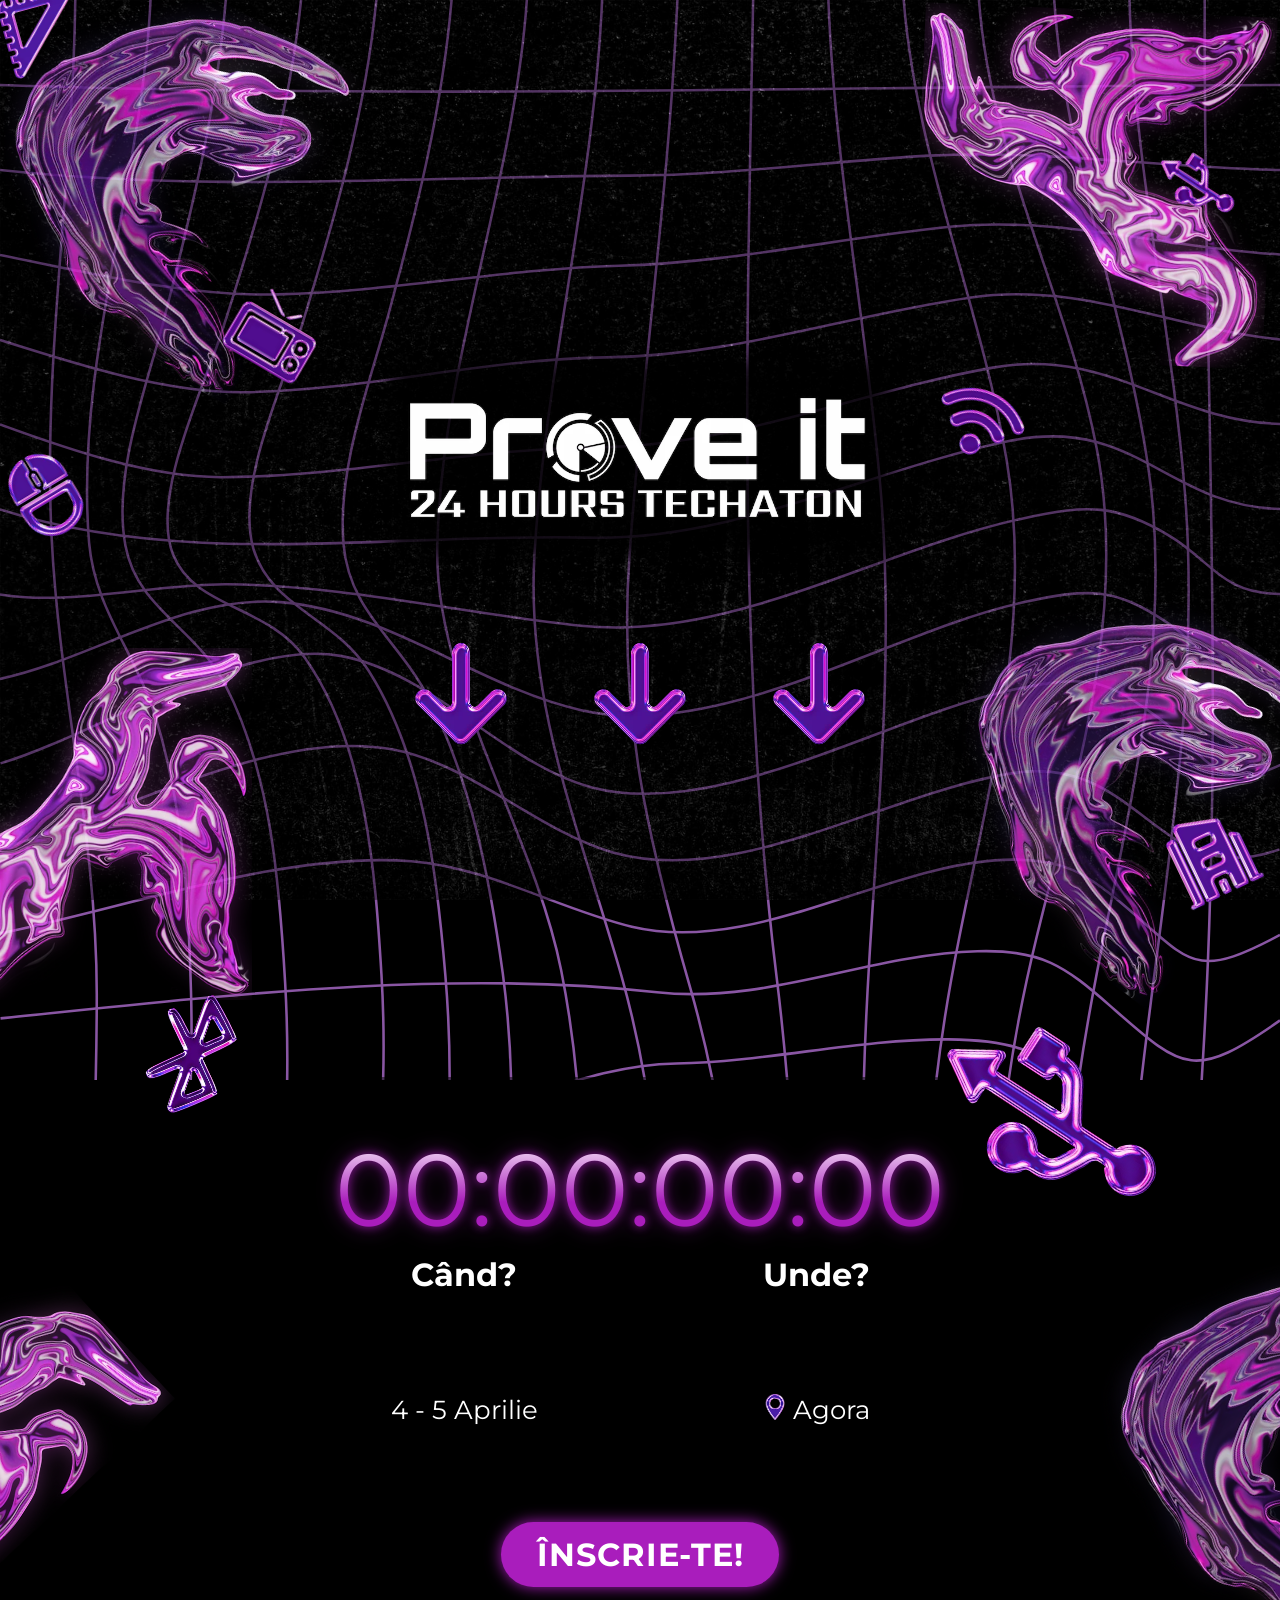
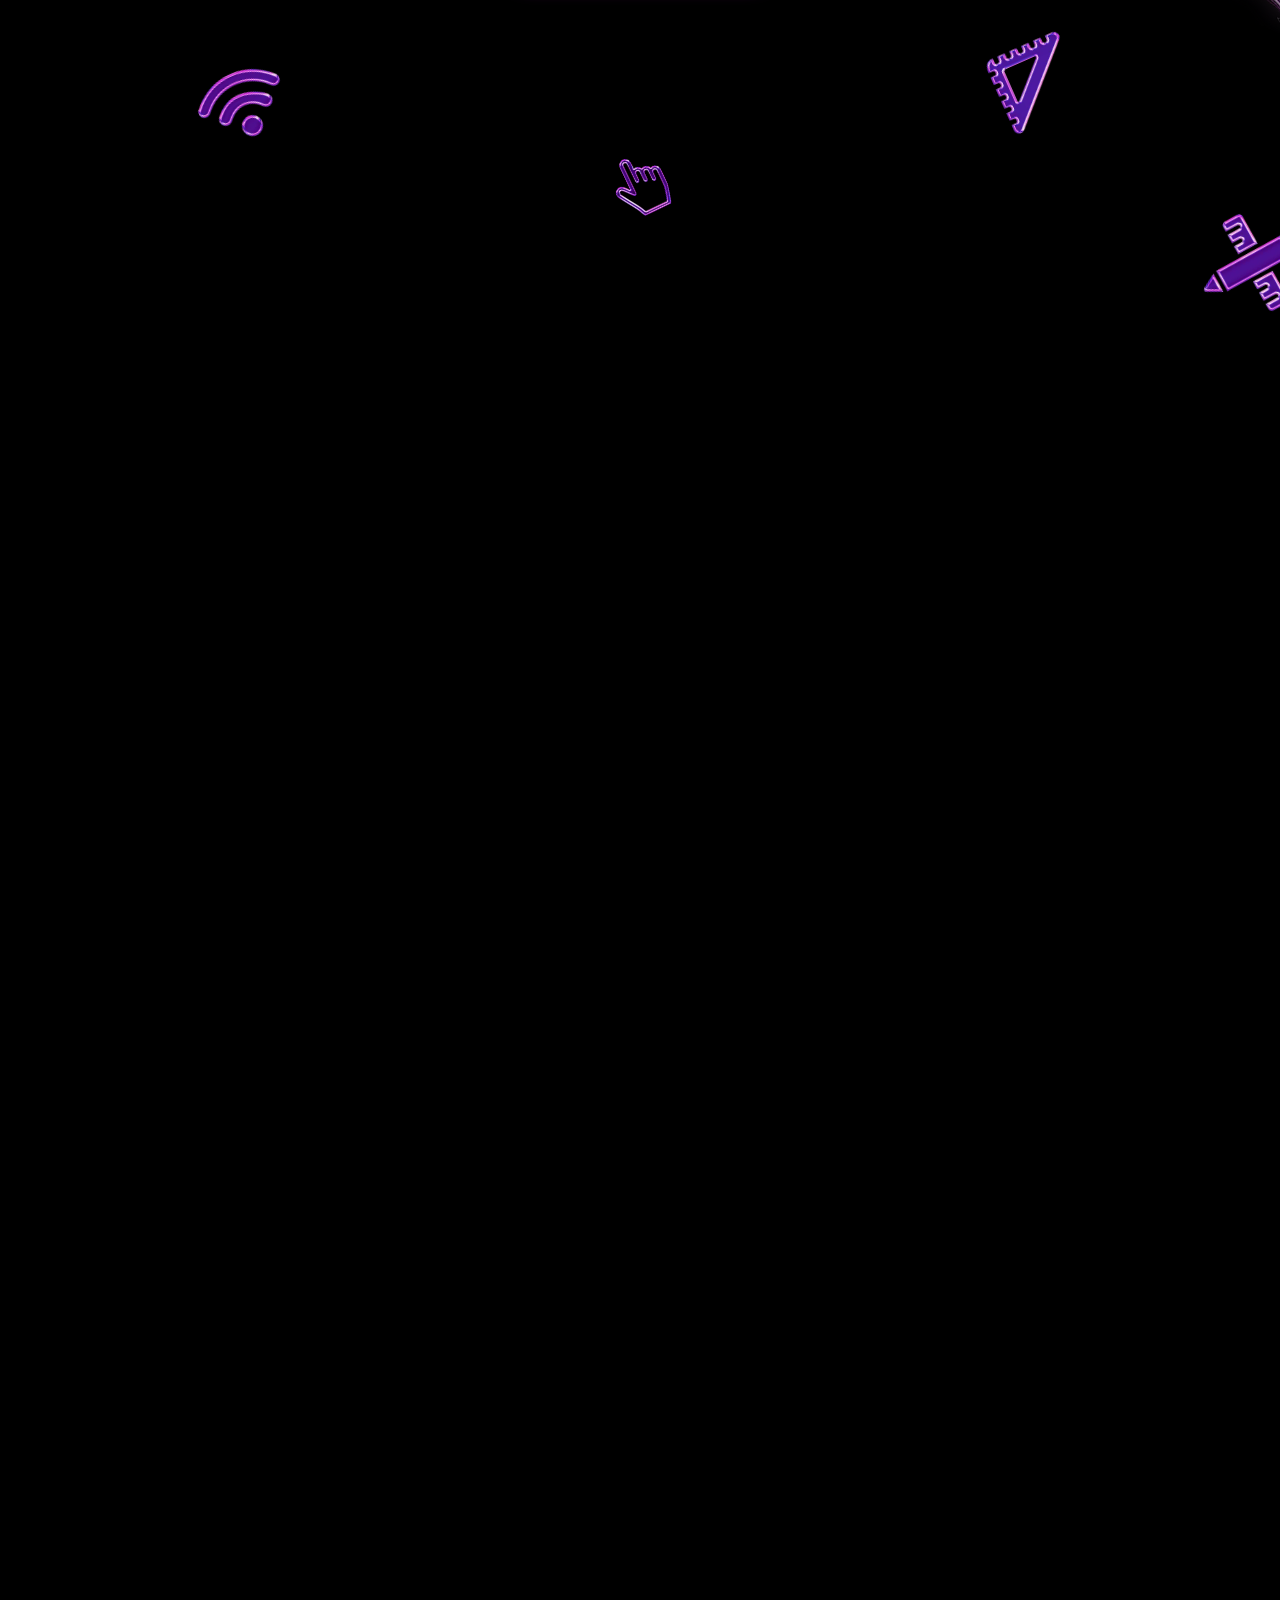
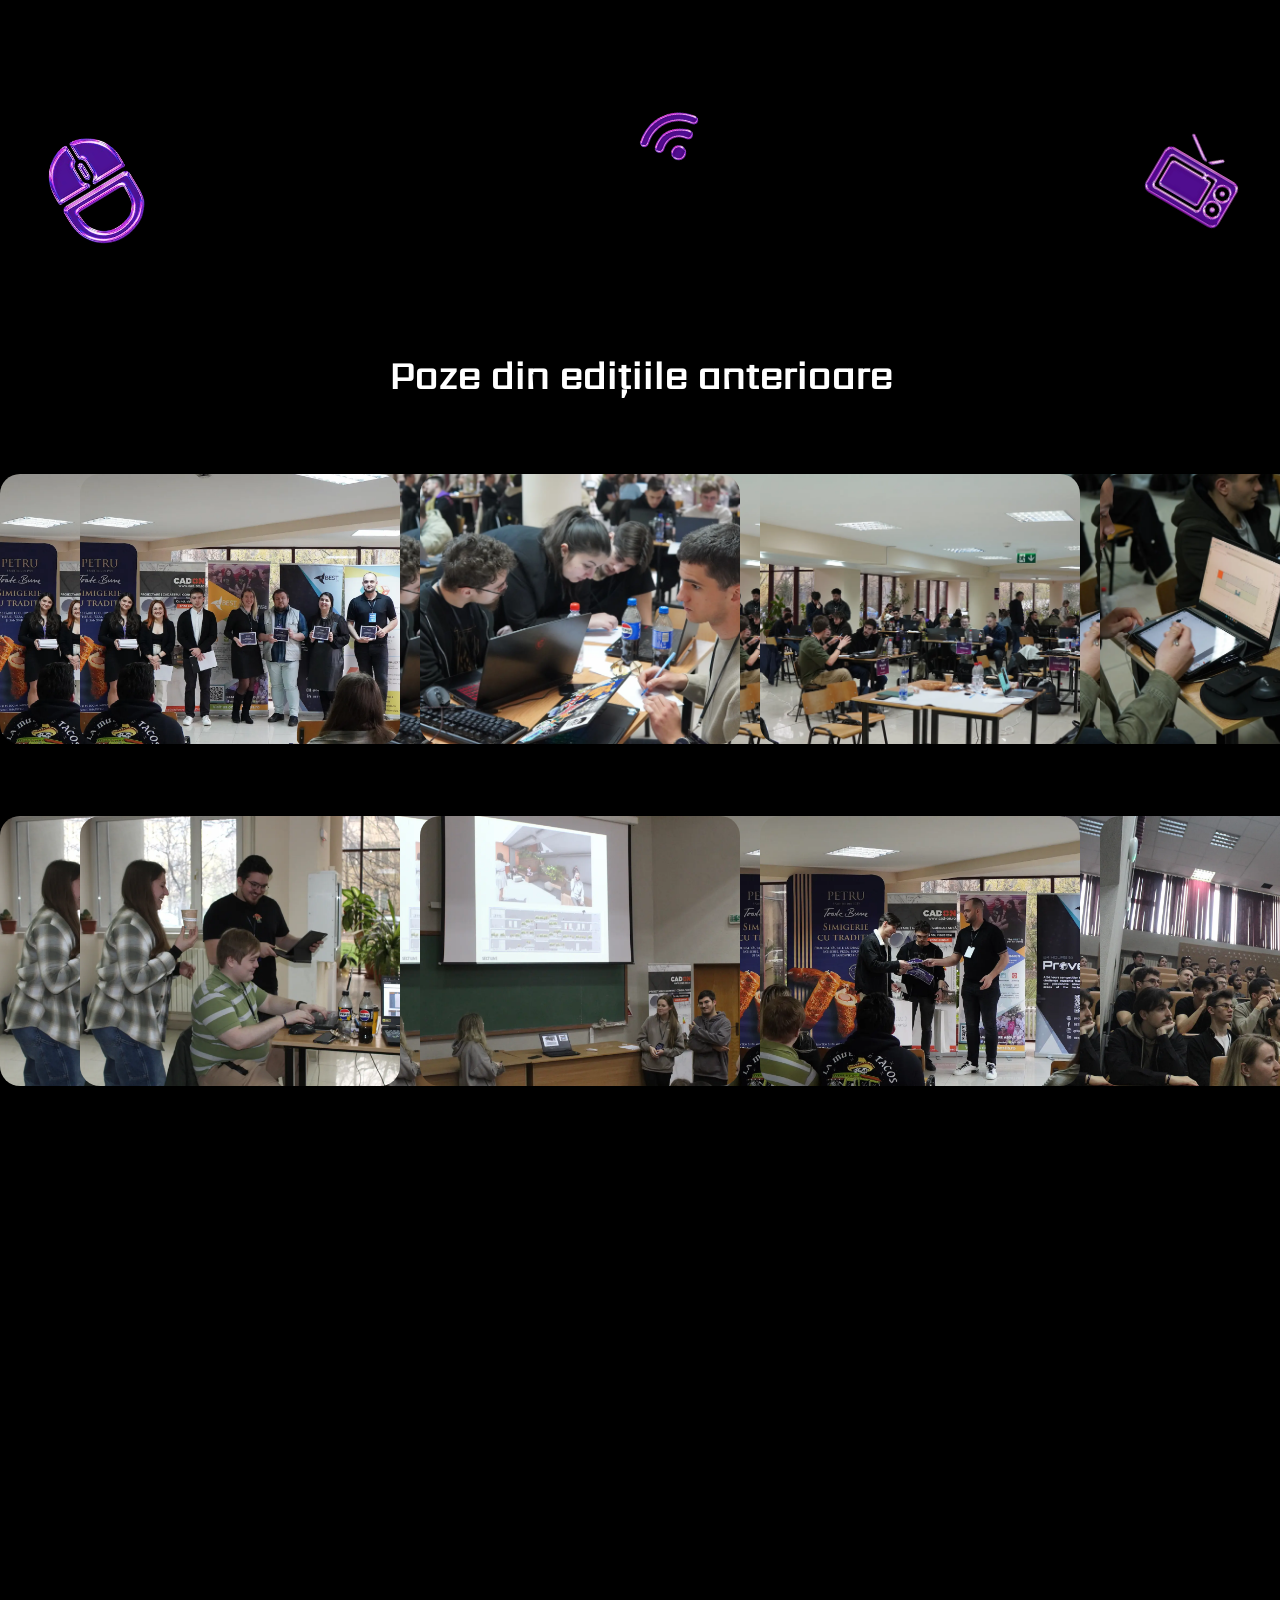
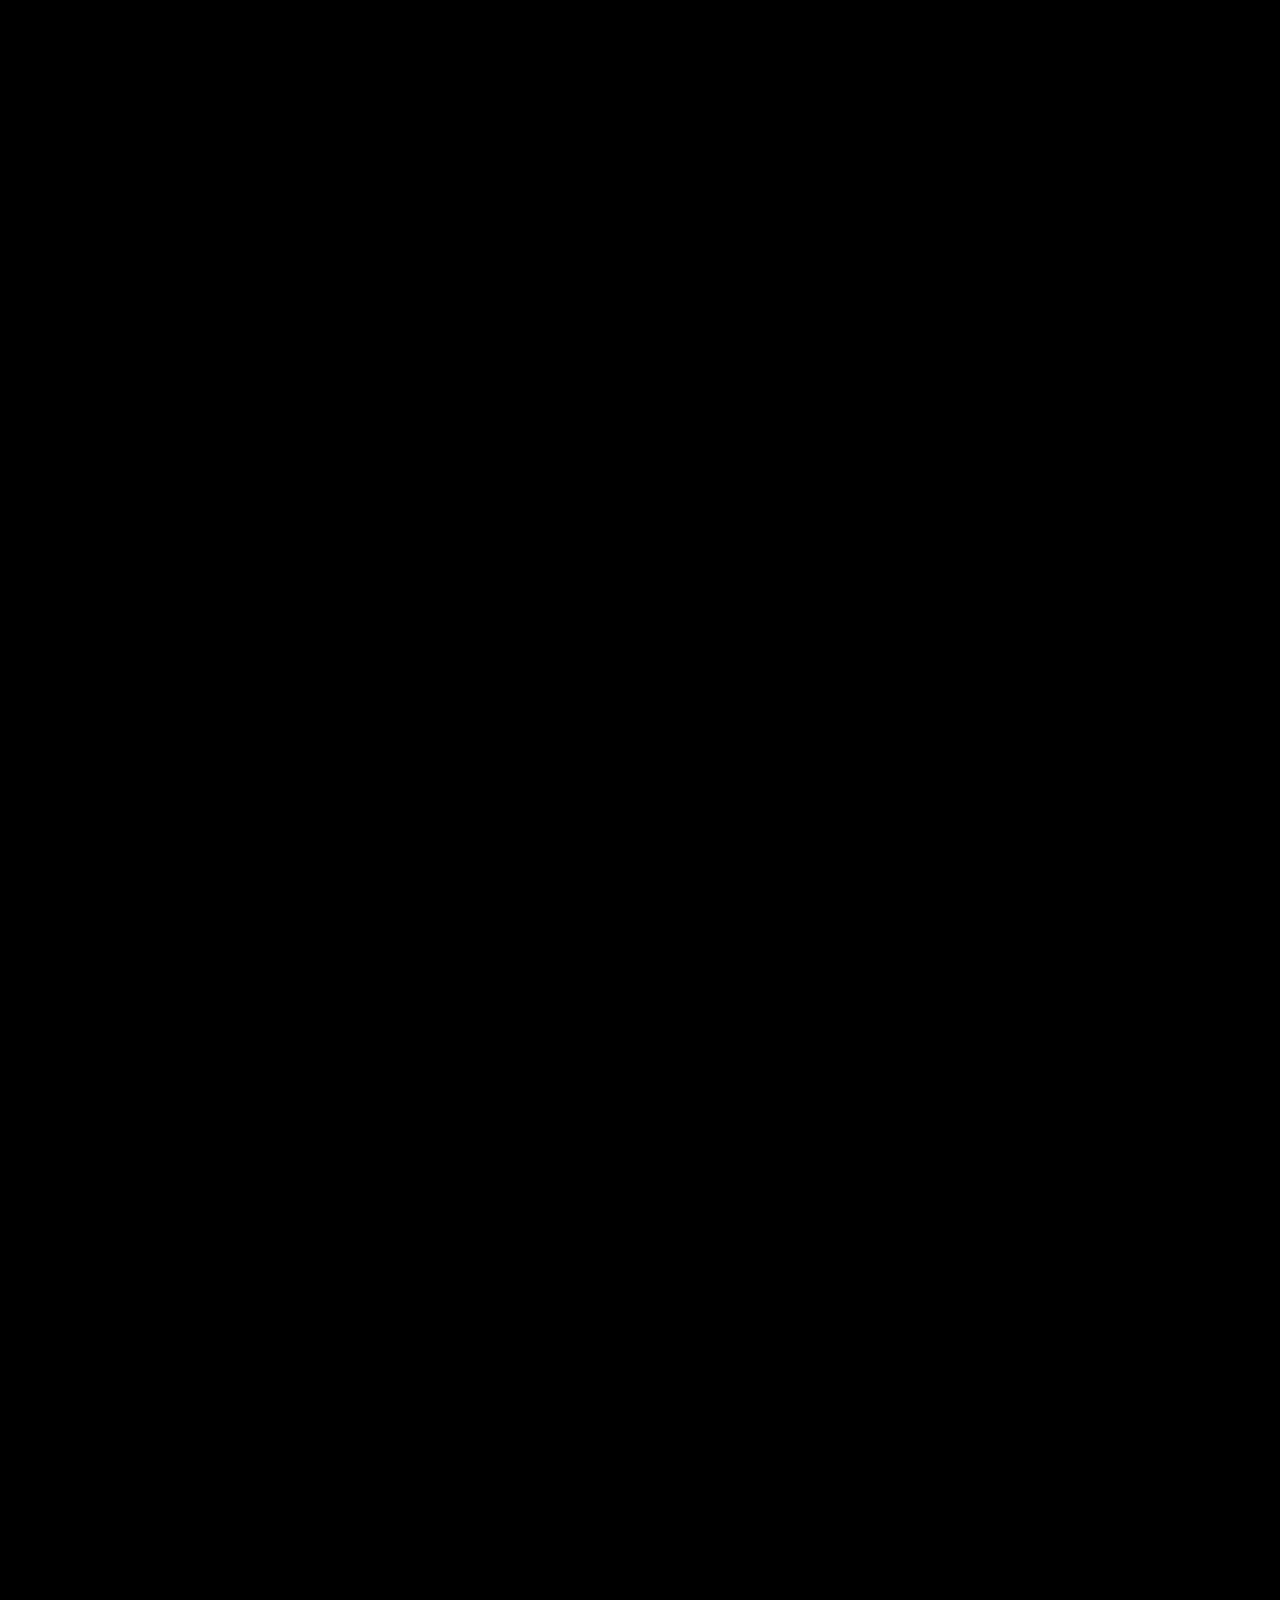
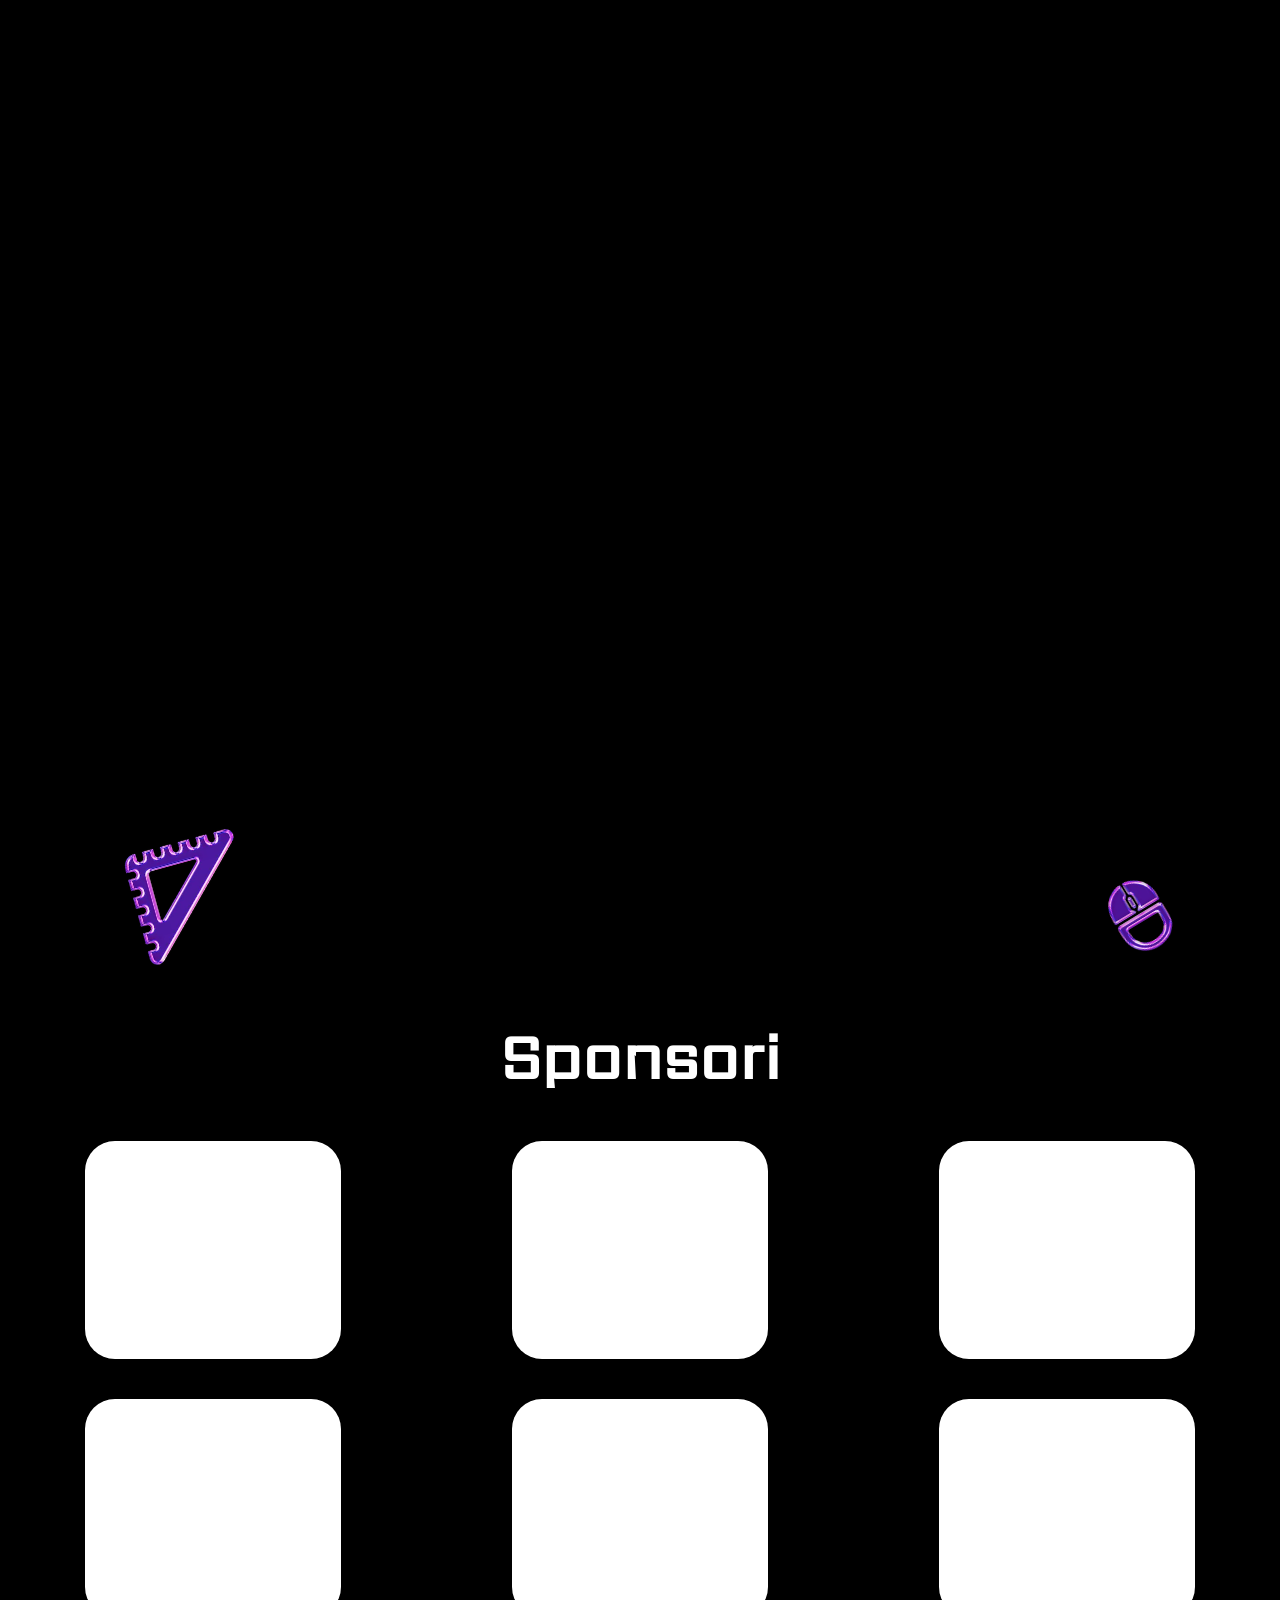
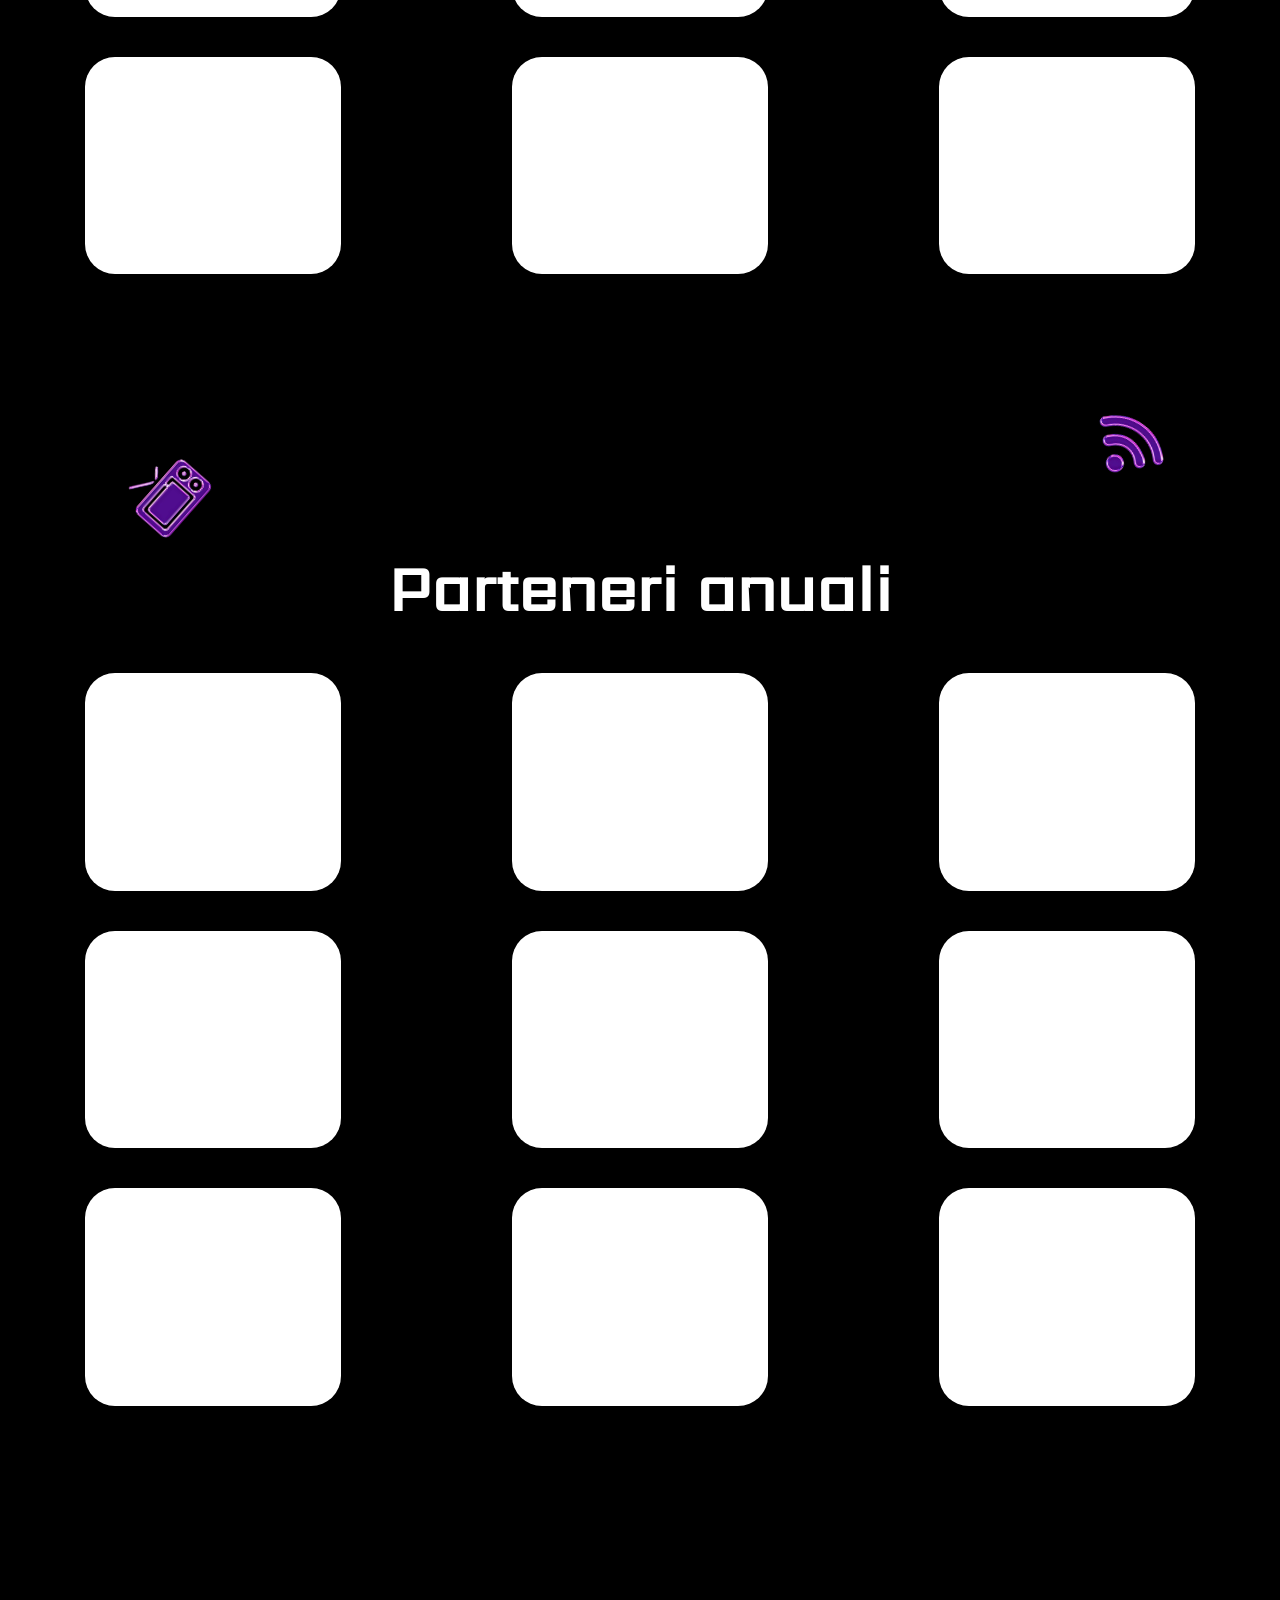
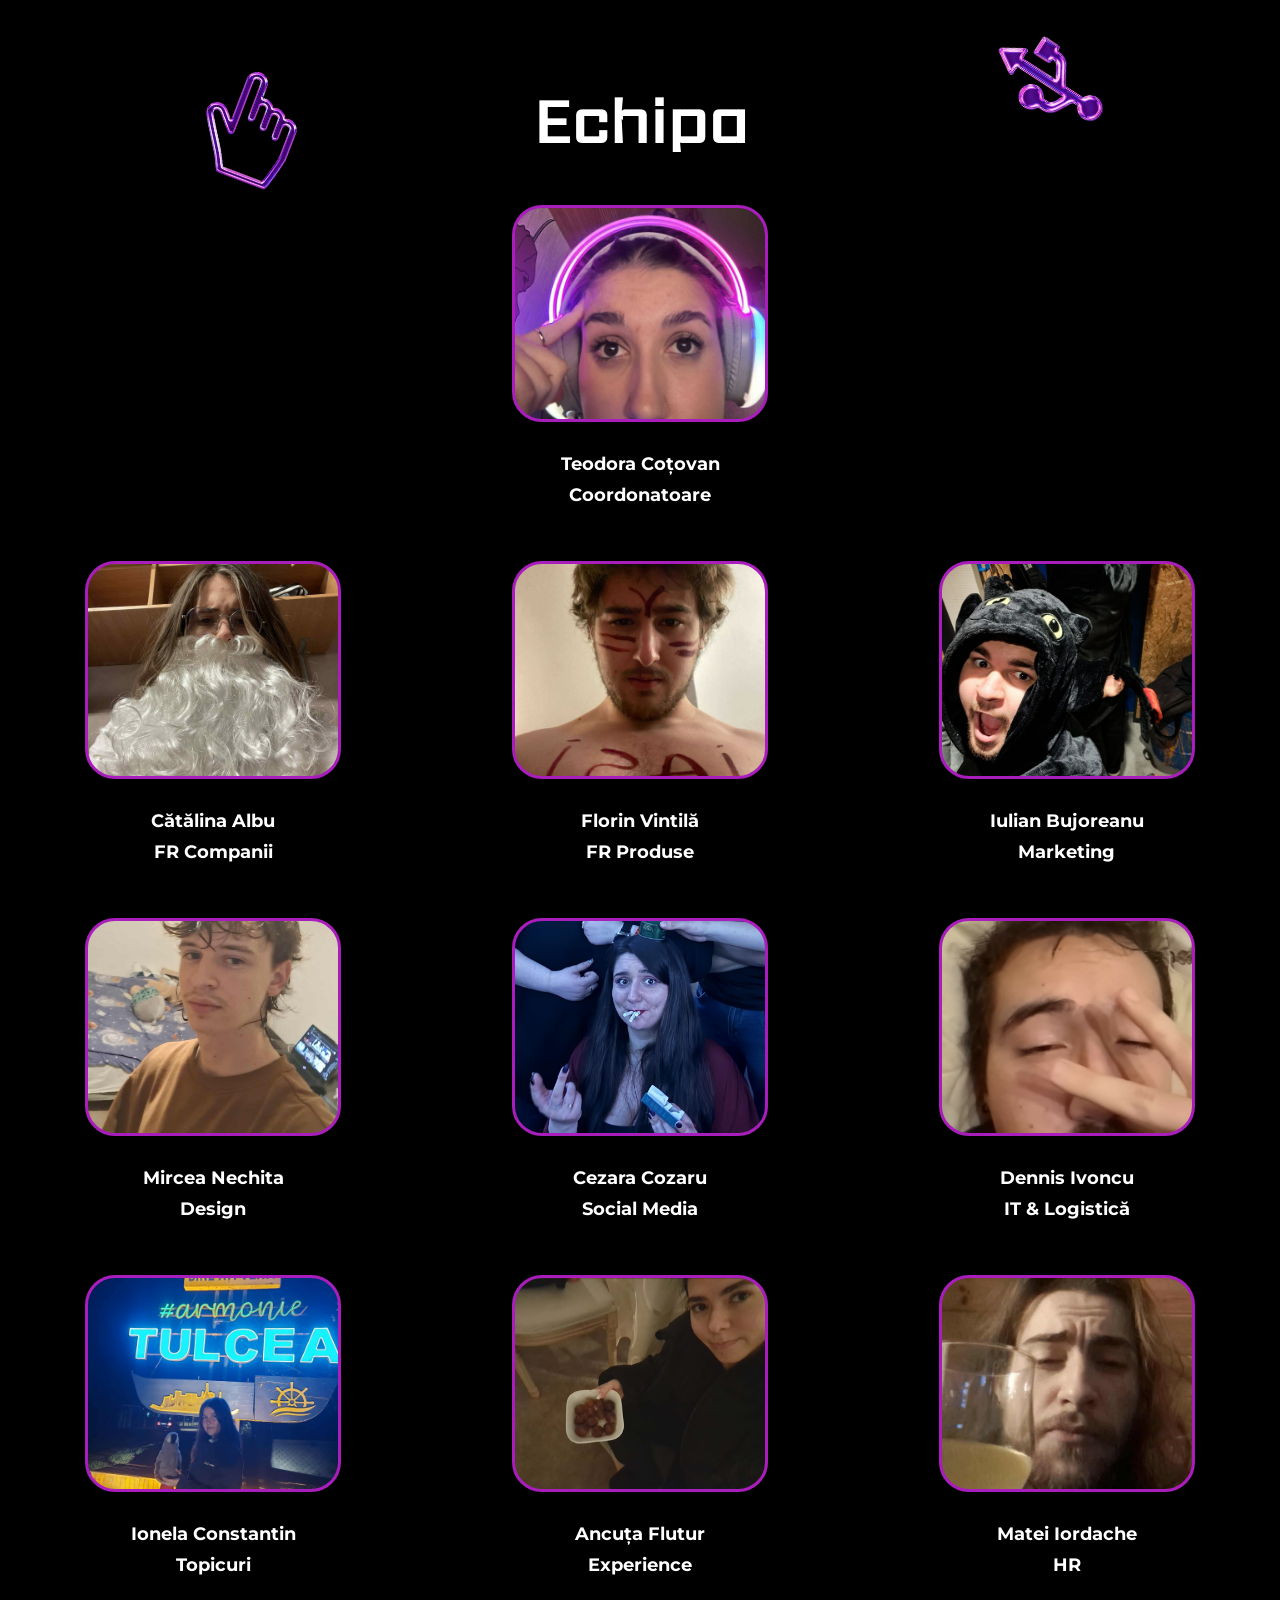
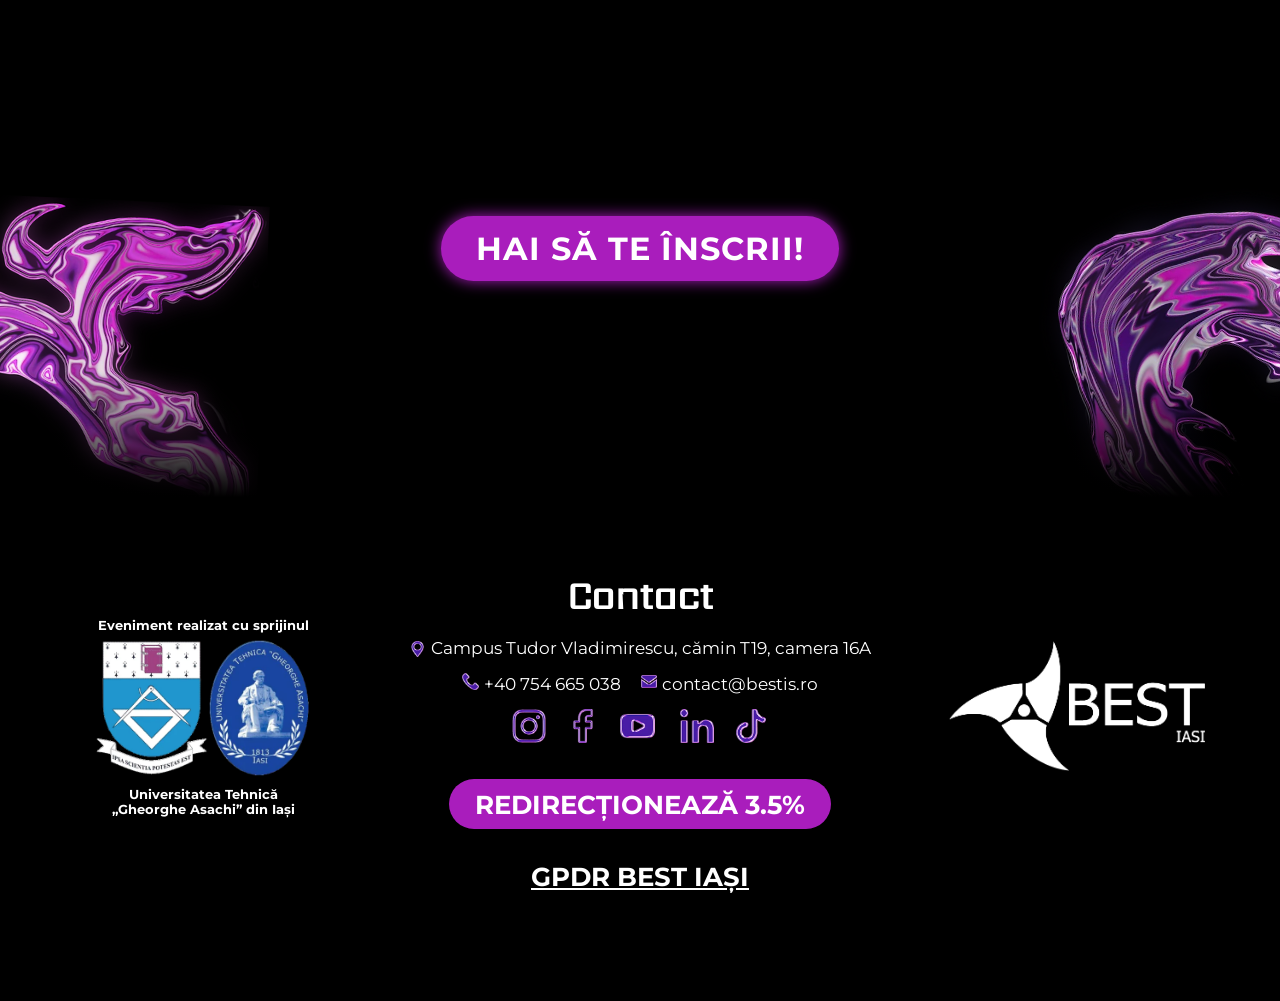
==== commit 1d9a5605: "Site prv26 gata de tura1??? am facut pozele sa fie webp si am mai adaugat SEO shit ig. Also am scos " ====
--- a/PRV26/index.html
+++ b/PRV26/index.html
@@ -1,13 +1,33 @@
 <!DOCTYPE html>
 <html lang="en">
 <head>
+    <meta charset="UTF-8">
+    <meta name="viewport" content="width=device-width, initial-scale=1.0">
+    
+    <title>Prove It</title>
+    <meta name="description" content="Prove It este un techathon de 24 de ore organizat de BEST Iași, dedicat studenților pasionați de IT, Arhitectură și Inginerie. Înscrie-te acum la cea de-a 6-a ediție!">
+    <meta name="keywords" content="Prove It, BEST Iași, hackathon Iași, techathon, competiție studenți, TUIASI, IT, programare, inginerie, arhitectură">
+    <meta name="author" content="BEST Iași">
+    <meta name="robots" content="index, follow">
+
+    <meta property="og:type" content="website">
+    <meta property="og:url" content="https://proveit.bestis.ro/">
+    <meta property="og:title" content="Prove It 2026 - Acceptă Provocarea!">
+    <meta property="og:description" content="24 de ore. O echipă. O soluție. Arată ce poți la cel mai intens techathon din Iași. 4-5 Aprilie.">
+    <meta property="og:image" content="https://proveit.bestis.ro/logo/Sigla%20Postari.webp"> <meta property="og:site_name" content="Prove It 2026">
+    <meta property="og:locale" content="ro_RO">
+
+    <meta name="twitter:card" content="summary_large_image">
+    <meta name="twitter:title" content="Prove It 2026 - Techathon BEST Iași">
+    <meta name="twitter:description" content="Înscrie-te la Prove It, competiția unde studenții transformă ideile în realitate în 24 de ore.">
+    <meta name="twitter:image" content="https://proveit.bestis.ro/logo/Sigla%20Postari.webp">
+
     <link rel="preconnect" href="https://fonts.googleapis.com">
     <link rel="preconnect" href="https://fonts.gstatic.com" crossorigin>
     <link href="https://fonts.googleapis.com/css2?family=Montserrat:ital,wght@0,100..900;1,100..900&display=swap" rel="stylesheet">
-    <link rel = "stylesheet" href = "style.css">
-    <meta charset="UTF-8">
-    <meta name="viewport" content="width=device-width, initial-scale=1.0">
-    <title>Prove it</title>
+    <link rel="stylesheet" href="style.css">
+    
+    <link rel="icon" type="image/svg + xml" href="logo/Sigla ProveIt_mica.svg">
 </head>
 
 <!-- De adaugat meta tags in head (cu MKT ig), schimbat formatul la poze
@@ -16,7 +36,7 @@
 <body>  
      <header class = "header">
             <a href = "#timer" style = "max-width:11%; margin-left:6.7%">
-                <img src = "logo/Sigla Postari.png" id = "logo_header" alt = "Prove It">
+                <img src = "logo/Sigla Postari.webp" id = "logo_header" alt = "Prove It">
             </a>
             <div class = "header_links">
                 <a href = "#eveniment" class = "header_link">Eveniment</a>
@@ -40,23 +60,23 @@
             <div class = "layer_dirty"></div>
         </div> -->
         <!-- <img src = "backgrounds/Dirty-Surface-Texture-08-min.jpg" class = "dirty_surface"> -->
-        <!-- <img src = "backgrounds/grid_lp-min.png" class = "grid_lp"> -->
-        <img src = "logo/LogoPRV.png" class = "logo_lp" alt = "Prove it logo">
-        <img src = "bg_elements/bgShape_C.png" class = "bg_element" id = "C1" alt = "">
-        <img src = "bg_elements/bgShape_dinosaur.png" class = "bg_element" id = "D1" alt = "">
-        <img src = "bg_elements/bgShape_C.png" class = "bg_element" id = "C2" alt = "">
-        <img src = "bg_elements/bgShape_dinosaur.png" class = "bg_element" id = "D2" alt = "">
-        <img src = "bg_elements/Echer.png" class = "bg_element" id = "echer1" alt = "">
-        <img src = "bg_elements/MouseV1.png" class = "bg_element" id = "mouse1" alt = "">
-        <img src = "bg_elements/TVV1.png" class = "bg_element" id = "tv1" alt = "">
-        <img src = "bg_elements/wifiV2.png" class = "bg_element" id = "wifi1" alt = "">
-        <img src = "bg_elements/USBV3.png" class = "bg_element" id = "usb1" alt = "">
-        <img src = "bg_elements/BuildingV1.png" class = "bg_element" id = "building1" alt = "">
+        <!-- <img src = "backgrounds/grid_lp-min.webp" class = "grid_lp"> -->
+        <img src = "logo/LogoPRV.webp" class = "logo_lp" alt = "Prove it logo">
+        <img src = "bg_elements/bgShape_C.webp" class = "bg_element" id = "C1" alt = "">
+        <img src = "bg_elements/bgShape_dinosaur.webp" class = "bg_element" id = "D1" alt = "">
+        <img src = "bg_elements/bgShape_C.webp" class = "bg_element" id = "C2" alt = "">
+        <img src = "bg_elements/bgShape_dinosaur.webp" class = "bg_element" id = "D2" alt = "">
+        <img src = "bg_elements/Echer.webp" class = "bg_element" id = "echer1" alt = "">
+        <img src = "bg_elements/MouseV1.webp" class = "bg_element" id = "mouse1" alt = "">
+        <img src = "bg_elements/TVV1.webp" class = "bg_element" id = "tv1" alt = "">
+        <img src = "bg_elements/wifiV2.webp" class = "bg_element" id = "wifi1" alt = "">
+        <img src = "bg_elements/USBV3.webp" class = "bg_element" id = "usb1" alt = "">
+        <img src = "bg_elements/BuildingV1.webp" class = "bg_element" id = "building1" alt = "">
         <div class = "c2a">
             <div class = "arrows">
-                <img src = "bg_elements/arrow.png" id = "arrows_img" class = "invis_mobile" alt = "">
-                <img src = "bg_elements/arrow.png" id = "arrows_img" class = "invis_mobile" alt = "">
-                <img src = "bg_elements/arrow.png" id = "arrows_img" alt = "">
+                <img src = "bg_elements/arrow.webp" id = "arrows_img" class = "invis_mobile" alt = "">
+                <img src = "bg_elements/arrow.webp" id = "arrows_img" class = "invis_mobile" alt = "">
+                <img src = "bg_elements/arrow.webp" id = "arrows_img" alt = "">
             </div>
             <!-- <button id = "c2a_button">
                 Afla mai multe
@@ -68,13 +88,13 @@
             <div class = "layer_dirty"></div>
         </div> -->
         <!-- <img src = "backgrounds/Website_grid.svg" class = "grid_website"> -->
-        <img src = "bg_elements/bgShape_C.png" class = "bg_element invis_mobile" id = "C6" alt = "" loading = "lazy">
-        <img src = "bg_elements/bgShape_dinosaur.png" class = "bg_element invis_mobile" id = "D4" alt = "" loading = "lazy">
-        <img src = "bg_elements/bgShape_C.png" class = "bg_element" id = "C3" alt = "" loading = "lazy">
-        <img src = "bg_elements/bgShape_dinosaur.png" class = "bg_element" id = "D3" alt = "" loading = "lazy">
-        <!-- <img src = "bg_elements/TVV1.png" class = "bg_element" id = "tv2"> -->
-        <img src = "bg_elements/USBV3.png" class = "bg_element invis_mobile" id = "usb2" alt = "" loading = "lazy">
-        <img src = "bg_elements/BluetoothV2.png" class = "bg_element invis_mobile" id = "bluetooth1" alt = "" loading = "lazy">
+        <img src = "bg_elements/bgShape_C.webp" class = "bg_element invis_mobile" id = "C6" alt = "" loading = "lazy">
+        <img src = "bg_elements/bgShape_dinosaur.webp" class = "bg_element invis_mobile" id = "D4" alt = "" loading = "lazy">
+        <img src = "bg_elements/bgShape_C.webp" class = "bg_element" id = "C3" alt = "" loading = "lazy">
+        <img src = "bg_elements/bgShape_dinosaur.webp" class = "bg_element" id = "D3" alt = "" loading = "lazy">
+        <!-- <img src = "bg_elements/TVV1.webp" class = "bg_element" id = "tv2"> -->
+        <img src = "bg_elements/USBV3.webp" class = "bg_element invis_mobile" id = "usb2" alt = "" loading = "lazy">
+        <img src = "bg_elements/BluetoothV2.webp" class = "bg_element invis_mobile" id = "bluetooth1" alt = "" loading = "lazy">
     
 
         <div class = "timer_div">
@@ -84,30 +104,39 @@
                 <div class = "cand">Când?</div>
                 <div class = "unde">Unde?</div>
                 <div class = "data">4 - 5 Aprilie</div>
-                <div class = "locatie">?</div>
-            </div>
-
-            <button id = "c2a_button">Înscrie-te!</button>
-
-            <img src = "bg_elements/wifiV2.png" class = "bg_element invis_mobile" id = "wifi2" alt = "" loading = "lazy">
-            <img src = "bg_elements/Echer.png" class = "bg_element invis_mobile" id = "echer2" alt = "" loading = "lazy">
-            <img src = "bg_elements/ClickerV2.png" class = "bg_element invis_mobile" id = "clicker1" alt = "" loading = "lazy">
-            <img src = "bg_elements/PencilAndRulerV2.png" class = "bg_element invis_mobile" id = "pencil1" alt = "" loading = "lazy">
+                <div class = "locatie">
+                    <a rel = "noopener noreferrer" target = "_blank" href = "https://maps.app.goo.gl/7VJQCcop5ePPdFB1A">
+                        <img src = "logo/Location_site.webp" alt = "location icon">
+                    </a> 
+                    <span>
+                     <a rel = "noopener noreferrer" target = "_blank" href = "https://maps.app.goo.gl/7VJQCcop5ePPdFB1A">
+                        Agora
+                    </a>
+                    </span>
+                </div>
+            </div>
+
+            <a  rel="noopener noreferrer" target = "_blank" href = "https://docs.google.com/forms/d/e/1FAIpQLSdcfuB79ABNfkXkZUxS1X9L8te0YdZi0noajoUcYyRYivF8Uw/viewform"><button id = "c2a_button">Înscrie-te!</button></a>
+
+            <img src = "bg_elements/wifiV2.webp" class = "bg_element invis_mobile" id = "wifi2" alt = "" loading = "lazy">
+            <img src = "bg_elements/Echer.webp" class = "bg_element invis_mobile" id = "echer2" alt = "" loading = "lazy">
+            <img src = "bg_elements/ClickerV2.webp" class = "bg_element invis_mobile" id = "clicker1" alt = "" loading = "lazy">
+            <img src = "bg_elements/PencilAndRulerV2.webp" class = "bg_element invis_mobile" id = "pencil1" alt = "" loading = "lazy">
 
         </div>
 
         <div class = "despre_PRV animate-on-scroll" id = "eveniment">
-            <img src = "bg_elements/bgShape_C.png" class = "bg_element" id = "C4" alt = "" loading = "lazy">
-            <img src = "bg_elements/bgShape_C.png" class = "bg_element" id = "C5" alt = "" loading = "lazy">
-            <img src = "bg_elements/wrenchV1.png" class = "bg_element" id = "wrench1" alt = "" loading = "lazy">
-            <img src = "bg_elements/FloppyDiskV2.png" class = "bg_element" id = "floppy1" alt = "" loading = "lazy">
-
-            <h1 class = "visually-hidden">Prove It 2026 - Hachaton</h1>
+            <img src = "bg_elements/bgShape_C.webp" class = "bg_element" id = "C4" alt = "" loading = "lazy">
+            <img src = "bg_elements/bgShape_C.webp" class = "bg_element" id = "C5" alt = "" loading = "lazy">
+            <img src = "bg_elements/wrenchV1.webp" class = "bg_element" id = "wrench1" alt = "" loading = "lazy">
+            <img src = "bg_elements/FloppyDiskV2.webp" class = "bg_element" id = "floppy1" alt = "" loading = "lazy">
+
+            <h1 class="visually-hidden">Prove It 2026 - Techathon și Hackathon Studențesc Iași</h1>
             <h2>Despre Prove it</h2>
             <div class = "img_text_flex">
                 <div class = "img_container zoomable" role = "img" aria-label = "Prove it poza"></div>
                 <p>
-                    Lorem ipsum dolor sit amet consectetur adipisicing elit. Distinctio, eaque ipsam? Suscipit cum reprehenderit vitae in repudiandae minus at cupiditate fugiat impedit excepturi! Et eaque sed cumque optio maxime est!
+                    Prove It este un techathon de 24 de ore dedicat studenților pasionați de domeniile tehnice, organizat de BEST Iași. Ajuns la cea de-a 6-a ediție, evenimentul creează un cadru competitiv și dinamic în care viitorii ingineri își pot testa cunoștințele și pot transforma ideile în soluții concrete. Pe durata competiției, explorează concepte inovatoare și își dezvoltă abilitățile tehnice prin provocări reale, beneficiind de îndrumare și evaluare din partea unor mentori format din specialiști și reprezentanți ai industriei.
                 </p>
             </div>
         </div>
@@ -115,14 +144,14 @@
         <div class = "ce_trebuie_sa_stii animate-on-scroll">
             <h2>Ce trebuie să știi?</h2>
             <p>
-                Lorem ipsum dolor sit amet consectetur adipisicing elit. Incidunt nihil, omnis esse excepturi unde accusantium adipisci itaque placeat nostrum, corporis dolor tempora? Vitae aliquid ipsam deserunt veritatis fugiat excepturi doloribus?
+               Cu ajutorul partenerilor noștri, noi îți punem dispoziție mâncare, apă, băuturi răcoritoare și snacks-uri pe întreaga durată a competiției. Echipele sunt de 3 persoane, însă te poți înscrie și cu prieteni de la alte facultăți tehnice. Pe parcursul competiției vei avea acces constant la internet, necesar pentru documentare și dezvoltarea ideilor. De asemenea, te poți înscrie la mai multe probe, însă vei fi repartizat la una singură, urmând să fii anunțat ulterior la care dintre probe vei participa. Te așteptăm cu drag!
             </p>
         </div>
 
         <div class = "img_sliders">
-            <img src = "bg_elements/MouseV1.png" class = "bg_element" id = "mouse2" alt = "" loading = "lazy">
-            <img src = "bg_elements/wifiV2.png" class = "bg_element" id = "wifi3" alt = "" loading = "lazy">
-            <img src = "bg_elements/TVV1.png" class = "bg_element" id = "tv3" alt = "" loading = "lazy">
+            <img src = "bg_elements/MouseV1.webp" class = "bg_element" id = "mouse2" alt = "" loading = "lazy">
+            <img src = "bg_elements/wifiV2.webp" class = "bg_element" id = "wifi3" alt = "" loading = "lazy">
+            <img src = "bg_elements/TVV1.webp" class = "bg_element" id = "tv3" alt = "" loading = "lazy">
 
             <h2>Poze din edițiile anterioare</h2>
             <div class = "slider_right">
@@ -157,8 +186,8 @@
         </div>
 
         <div class = "testimoniale animate-on-scroll">
-            <img src = "bg_elements/CogV1.png" class = "bg_element" id = "cog1" alt = "" loading = "lazy">
-            <img src = "bg_elements/SignalV1.png" class = "bg_element" id = "signal1" alt = "" loading = "lazy">
+            <img src = "bg_elements/CogV1.webp" class = "bg_element" id = "cog1" alt = "" loading = "lazy">
+            <img src = "bg_elements/SignalV1.webp" class = "bg_element" id = "signal1" alt = "" loading = "lazy">
 
             <h2>Testimoniale</h2>
 
@@ -167,15 +196,17 @@
 
                     <div class = "pfp_t" id = "t1" role = "img" aria-label = "Poza testimonial Prove it"></div>
                     <div class = "nume_cine_t">
-                        <p style = "font-weight: bold;">Nume prenume</p>
-                        <p>Cine este</p>
+                        <p style = "font-weight: bold;">Ceban Serghei</p>
+                        <p>Câștigător probă Arhitectură, Construcții și Instalații</p>
                     </div>
 
                 </div>
 
                 <div class = "buttons_paragraph">
                     <button id = "slider_button" class = "prev">&#10094</button>
-                    <p>Buna asta e testimonial smecheros mergeti la prove it</p>
+                    <p>
+ “ Principala așteptare pe care o aveam era să construim ceva nou și modern, însă am fost uimit când am aflat că avem de făcut reabilitarea unei construcții deja existente, iar planurile mele inițiale s-au dus într-o parte. A trebuit să ne adaptăm repede la tema pe care ne-au propus-o. Ne-am descurcat foarte bine împreună, interacțiunea dintre noi 3 a fost una de succes, și ne bucurăm că am participat!  ”
+                    </p>
                     <button id = "slider_button" class = "next">&#10095</button>
                 </div>
             </div>
@@ -184,15 +215,17 @@
 
                     <div class = "pfp_t" id = "t2" role = "img" aria-label = "Poza testimonial Prove it"></div>
                     <div class = "nume_cine_t">
-                        <p style = "font-weight: bold;">Nume prenume</p>
-                        <p>Cine este</p>
+                        <p style = "font-weight: bold;">Chelaru Răzvan</p>
+                        <p>Câștigător probă Automatică </p>
                     </div>
 
                 </div>
 
                 <div class = "buttons_paragraph">
                     <button id = "slider_button" class = "prev">&#10094</button>
-                    <p>Ce caut aici</p>
+                    <p>
+    “ Ne-a făcut mare plăcere să participăm la această probă, a fost o experiență intensă, care ne-a pus serios pe gânduri și ne-a testat cu adevărat cunoștințele în cele 24 de ore.   Mentorii au fost mereu alături de noi, gata să ne ajute ori de câte ori am întâmpinat dificultăți. A fost o experiență faină! ”
+                    </p>
                     <button id = "slider_button" class = "next">&#10095</button>
                 </div>
             </div>
@@ -201,15 +234,17 @@
 
                     <div class = "pfp_t" id = "t3" role = "img" aria-label = "Poza testimonial Prove it"></div>
                     <div class = "nume_cine_t">
-                        <p style = "font-weight: bold;">Nume prenume</p>
-                        <p>Cine este</p>
+                        <p style = "font-weight: bold;">Adrian Murariu</p>
+                        <p>PR & Event Manager SCC</p>
                     </div>
 
                 </div>
 
                 <div class = "buttons_paragraph">
                     <button id = "slider_button" class = "prev">&#10094</button>
-                    <p>Innebunesc</p>
+                    <p>
+                        “ Va fi tot timpul o plăcere să urmăreşti studenţi pasionaţi la lucru. Aceştia emană o energie proaspătă şi însuflețită, iar direcţia este una fără greş, una proactivă şi sustenabilă. Pentru aceste rezultate şi şansa colaborării noastre, să aplaudăm aceste spirite şi să strângem mâna fiecărui organizator şi voluntar. Mulţumim! " 
+                    </p>
                     <button id = "slider_button" class = "next">&#10095</button>
                 </div>
             </div>
@@ -220,71 +255,71 @@
             <div class = "carousel_flex">
                 <div class = "probe_carousel">
                     <div class = "carousel_holder">
-                        <a class = "logo1" href = "https://www.tuiasi.ro" target = "_blank"></a>
-                        <a class = "logo2" href = "https://bestis.ro" target = "_blank"></a>
-                        <a class = "logo3" href = "https://proveit.bestis.ro" target = "_blank"></a>
+                        <a class = "logo1" rel="noopener noreferrer" href = "https://www.tuiasi.ro" target = "_blank"></a>
+                        <a class = "logo2" rel="noopener noreferrer" href = "https://bestis.ro" target = "_blank"></a>
+                        <a class = "logo3" rel="noopener noreferrer" href = "https://proveit.bestis.ro" target = "_blank"></a>
                     </div>
                     <div class = "carousel_holder">
-                        <a class = "logo1" href = "https://www.tuiasi.ro" target = "_blank"></a>
-                        <a class = "logo2" href = "https://bestis.ro" target = "_blank"></a>
-                        <a class = "logo3" href = "https://proveit.bestis.ro" target = "_blank"></a>
+                        <a class = "logo1" rel="noopener noreferrer" href = "https://www.tuiasi.ro" target = "_blank"></a>
+                        <a class = "logo2" rel="noopener noreferrer" href = "https://bestis.ro" target = "_blank"></a>
+                        <a class = "logo3" rel="noopener noreferrer" href = "https://proveit.bestis.ro" target = "_blank"></a>
                     </div>
                 </div>
                 <div class = "probe_carousel">
                     <div class = "carousel_holder">
-                        <a class = "logo2" href = "https://bestis.ro" target = "_blank"></a>
-                        <a class = "logo3" href = "https://proveit.bestis.ro" target = "_blank"></a>
-                        <a class = "logo1" href = "https://www.tuiasi.ro" target = "_blank"></a>
+                        <a class = "logo2" rel="noopener noreferrer" href = "https://bestis.ro" target = "_blank"></a>
+                        <a class = "logo3" rel="noopener noreferrer" href = "https://proveit.bestis.ro" target = "_blank"></a>
+                        <a class = "logo1" rel="noopener noreferrer" href = "https://www.tuiasi.ro" target = "_blank"></a>
                     </div>
                     <div class = "carousel_holder">                  
-                        <a class = "logo2" href = "https://bestis.ro" target = "_blank"></a>
-                        <a class = "logo3" href = "https://proveit.bestis.ro" target = "_blank"></a>
-                        <a class = "logo1" href = "https://www.tuiasi.ro" target = "_blank"></a>
+                        <a class = "logo2" rel="noopener noreferrer" href = "https://bestis.ro" target = "_blank"></a>
+                        <a class = "logo3" rel="noopener noreferrer" href = "https://proveit.bestis.ro" target = "_blank"></a>
+                        <a class = "logo1" rel="noopener noreferrer" href = "https://www.tuiasi.ro" target = "_blank"></a>
                     </div>
                 </div>
                 <div class = "probe_carousel">
                     <div class = "carousel_holder">
-                        <a class = "logo3" href = "https://proveit.bestis.ro" target = "_blank"></a>
-                        <a class = "logo1" href = "https://www.tuiasi.ro" target = "_blank"></a>
-                        <a class = "logo2" href = "https://bestis.ro" target = "_blank"></a>
+                        <a class = "logo3" rel="noopener noreferrer" href = "https://proveit.bestis.ro" target = "_blank"></a>
+                        <a class = "logo1" rel="noopener noreferrer" href = "https://www.tuiasi.ro" target = "_blank"></a>
+                        <a class = "logo2" rel="noopener noreferrer" href = "https://bestis.ro" target = "_blank"></a>
                     </div>
                     <div class = "carousel_holder">
-                        <a class = "logo3" href = "https://proveit.bestis.ro" target = "_blank"></a>
-                        <a class = "logo1" href = "https://www.tuiasi.ro" target = "_blank"></a>
-                        <a class = "logo2" href = "https://bestis.ro" target = "_blank"></a>
+                        <a class = "logo3" rel="noopener noreferrer" href = "https://proveit.bestis.ro" target = "_blank"></a>
+                        <a class = "logo1" rel="noopener noreferrer" href = "https://www.tuiasi.ro" target = "_blank"></a>
+                        <a class = "logo2" rel="noopener noreferrer" href = "https://bestis.ro" target = "_blank"></a>
                     </div>
                 </div>
              </div>
-            <img src = "photos/cafeluta_dialog.png" class = "cafeluta_dialog" alt = "cafeluta Prove It">
+            <img src = "photos/cafeluta_dialog.webp" class = "cafeluta_dialog" alt = "cafeluta Prove It">
         </div>
         
-        <div class = "probe" id = "probe">
-            <img src = "bg_elements/bgShape_C.png" class = "bg_element invis_mobile" id = "C7" alt = "" loading = "lazy">
-            <img src = "bg_elements/bgShape_C.png" class = "bg_element invis_mobile" id = "C8" alt = "" loading = "lazy">
-            <img src = "bg_elements/bgShape_C.png" class = "bg_element invis_mobile" id = "C9" alt = "" loading = "lazy">
+        <div class = "probe animate-on-scroll" id = "probe">
+            <!-- <img src = "bg_elements/bgShape_C.webp" class = "bg_element invis_mobile" id = "C7" alt = "" loading = "lazy">
+            <img src = "bg_elements/bgShape_C.webp" class = "bg_element invis_mobile" id = "C8" alt = "" loading = "lazy">
+            <img src = "bg_elements/bgShape_C.webp" class = "bg_element invis_mobile" id = "C9" alt = "" loading = "lazy"> -->
 
             <h2>Probe</h2>
 
             <div class = "probe_carduri">
 
             <div class = "card_probe">
-                <h2>Proba 1</h2>
+                <h2>Magna</h2>
                 <div class = "img_container_probe invis_mobile" id = "pr1" role = "img" aria-label = "Prove it proba 1"></div>
                 <div class = "detalii_probe">
                     <button>Detalii</button>
                 </div>
             </div>
 
-             <div class = "card_probe">
-                <h2>Proba 2</h2>
+             <!-- <div class = "card_probe">
+                <h2>IT</h2>
                 <div class = "img_container_probe invis_mobile" id = "pr2" role = "img" aria-label = "Prove it proba 2"></div>
                 <div class = "detalii_probe">
                     <button>Detalii</button>
                 </div>
-            </div>
+            </div> -->
 
              <div class = "card_probe">
-                <h2>Proba 3</h2>
+                <h2>?</h2>
                 <div class = "img_container_probe invis_mobile" id = "pr3" role = "img" aria-label = "Prove it proba 3"></div>
                 <div class = "detalii_probe">
                     <button>Detalii</button>
@@ -295,17 +330,17 @@
 
             <div class = "descrieri_container">
                 <div class = "descriere">
-                    <h2>Proba 1</h2>
+                    <h2>Magna</h2>
+                    <p>Cele mai autentice momente „Prove It” sunt cele care te scot din zona de confort. Ediția de anul acesta aduce în prim-plan sectorul IT, oferindu-ți ocazia perfectă să îți demonstrezi abilitățile în Python. Acceptă provocarea pentru a-ți pune la treabă spiritul analitic și creativitatea într-un context competitiv!</p>
+                </div>
+
+                <!-- <div class = "descriere">
+                    <h2>IT</h2>
                     <p>Lorem ipsum dolor sit amet consectetur adipisicing elit. Commodi, qui? Quos, similique iste voluptas praesentium omnis perspiciatis, veritatis fuga distinctio animi illum itaque saepe rem placeat molestiae provident culpa tempore?</p>
-                </div>
+                </div> -->
 
                 <div class = "descriere">
-                    <h2>Proba 2</h2>
-                    <p>Lorem ipsum dolor sit amet consectetur adipisicing elit. Commodi, qui? Quos, similique iste voluptas praesentium omnis perspiciatis, veritatis fuga distinctio animi illum itaque saepe rem placeat molestiae provident culpa tempore?</p>
-                </div>
-
-                <div class = "descriere">
-                    <h2>Proba 3</h2>
+                    <h2>?</h2>
                     <p>Lorem ipsum dolor sit amet consectetur adipisicing elit. Commodi, qui? Quos, similique iste voluptas praesentium omnis perspiciatis, veritatis fuga distinctio animi illum itaque saepe rem placeat molestiae provident culpa tempore?</p>
                 </div>
             </div>
@@ -313,8 +348,8 @@
         </div>
         
         <div class = "sponsori" id = "sponsori">
-            <img src = "bg_elements/MouseV1.png" class = "bg_element" id = "mouse3" alt = "" loading = "lazy">
-            <img src = "bg_elements/Echer.png" class = "bg_element" id = "echer3" alt = "" loading = "lazy">
+            <img src = "bg_elements/MouseV1.webp" class = "bg_element" id = "mouse3" alt = "" loading = "lazy">
+            <img src = "bg_elements/Echer.webp" class = "bg_element" id = "echer3" alt = "" loading = "lazy">
 
             <h2>Sponsori</h2>
 
@@ -339,8 +374,8 @@
         </div>
 
         <div class = "parteneri">
-            <img src = "bg_elements/TVV1.png" class = "bg_element" id = "tv4" alt = "" loading = "lazy">
-            <img src = "bg_elements/wifiV2.png" class = "bg_element" id = "wifi4" alt = "" loading = "lazy">
+            <img src = "bg_elements/TVV1.webp" class = "bg_element" id = "tv4" alt = "" loading = "lazy">
+            <img src = "bg_elements/wifiV2.webp" class = "bg_element" id = "wifi4" alt = "" loading = "lazy">
 
             <h2>Parteneri anuali</h2>
 
@@ -365,14 +400,14 @@
         </div>
 
         <div class = "echipa" id = "echipa">
-            <img src = "bg_elements/ClickerV2.png" class = "bg_element" id = "clicker2" alt = "" loading = "lazy">
-            <img src = "bg_elements/USBV3.png" class = "bg_element" id = "usb3" alt = "" loading = "lazy">
+            <img src = "bg_elements/ClickerV2.webp" class = "bg_element" id = "clicker2" alt = "" loading = "lazy">
+            <img src = "bg_elements/USBV3.webp" class = "bg_element" id = "usb3" alt = "" loading = "lazy">
 
             <h2>Echipa</h2>
 
              <div class = "sponsori_row">
                 <div class = "poze_nume_echipa">
-                    <a href = "https://www.linkedin.com/in/teodora-cotovan-93a94a2a1/" target = "_blank" class = "img_container_sponsori" id = "teo" role = "img" aria-label = "Coordonatoare Prove it"></a>
+                    <a rel="noopener noreferrer" href = "https://www.linkedin.com/in/teodora-cotovan-93a94a2a1/" target = "_blank" class = "img_container_sponsori" id = "teo" role = "img" aria-label = "Coordonatoare Prove it"></a>
                     <div class = "nume">
                         <h2>Teodora Coțovan</h2>
                         <h2>Coordonatoare</h2>
@@ -382,21 +417,21 @@
 
             <div class = "sponsori_row carousel-row">
                 <div class = "poze_nume_echipa">
-                    <a href = "https://www.linkedin.com/in/paula-cătălina-albu-82386a35a/" target = "_blank" class = "img_container_sponsori" id = "cata" role = "img" aria-label = "FR Companii Prove it"></a>
+                    <a rel="noopener noreferrer" href = "https://www.linkedin.com/in/paula-cătălina-albu-82386a35a/" target = "_blank" class = "img_container_sponsori" id = "cata" role = "img" aria-label = "FR Companii Prove it"></a>
                     <div class = "nume">
                         <h2>Cătălina Albu</h2>
                         <h2>FR Companii</h2>
                     </div>
                 </div>
                 <div class = "poze_nume_echipa">
-                    <a href = "https://www.linkedin.com/in/florin-vintilă-5a550b335/" target = "_blank" class = "img_container_sponsori" id = "florin" role = "img" aria-label = "FR Produse Prove it"></a>
+                    <a rel="noopener noreferrer" href = "https://www.linkedin.com/in/florin-vintilă-5a550b335/" target = "_blank" class = "img_container_sponsori" id = "florin" role = "img" aria-label = "FR Produse Prove it"></a>
                     <div class = "nume">
                         <h2>Florin Vintilă</h2>
                         <h2>FR Produse</h2>
                     </div>
                 </div>
                 <div class = "poze_nume_echipa">
-                    <a href = "https://www.linkedin.com/in/ștefan-iulian-bujoreanu-5a8617354/" target = "_blank" class = "img_container_sponsori" id = "iulian" role = "img" aria-label = "Marketing Prove it"></a>
+                    <a rel="noopener noreferrer" href = "https://www.linkedin.com/in/ștefan-iulian-bujoreanu-5a8617354/" target = "_blank" class = "img_container_sponsori" id = "iulian" role = "img" aria-label = "Marketing Prove it"></a>
                     <div class = "nume">
                         <h2>Iulian Bujoreanu</h2>
                         <h2>Marketing</h2>
@@ -406,45 +441,45 @@
 
              <div class = "sponsori_row carousel-row">
                 <div class = "poze_nume_echipa">
-                    <a href = "https://www.linkedin.com/in/mircea-nechita-baa713340/" target = "_blank" class = "img_container_sponsori" id = "mircea" role = "img" aria-label = "Design Prove it"></a>
+                    <a rel="noopener noreferrer" href = "https://www.linkedin.com/in/mircea-nechita-baa713340/" target = "_blank" class = "img_container_sponsori" id = "mircea" role = "img" aria-label = "Design Prove it"></a>
                     <div class = "nume">
                         <h2>Mircea Nechita</h2>
                         <h2>Design</h2>
                     </div>
                 </div>
                 <div class = "poze_nume_echipa">
-                    <a href = "https://www.linkedin.com/in/elena-cezara-cozaru-881b47208/" target = "_blank" class = "img_container_sponsori" id = "cezara" role = "img" aria-label = "Social Media Prove it"></a>
+                    <a rel="noopener noreferrer" href = "https://www.linkedin.com/in/elena-cezara-cozaru-881b47208/" target = "_blank" class = "img_container_sponsori" id = "cezara" role = "img" aria-label = "Social Media Prove it"></a>
                     <div class = "nume">
                         <h2>Cezara Cozaru</h2>
                         <h2>Social Media</h2>
                     </div>
                 </div>
                 <div class = "poze_nume_echipa">
-                    <a href = "https://www.linkedin.com/in/ivoncu-dennis-gabriel-14598138a/" target = "_blank" class = "img_container_sponsori" id = "dennis" role = "img" aria-label = "IT Prove it"></a>
+                    <a rel="noopener noreferrer" href = "https://www.linkedin.com/in/ivoncu-dennis-gabriel-14598138a/" target = "_blank" class = "img_container_sponsori" id = "dennis" role = "img" aria-label = "IT Prove it"></a>
                     <div class = "nume">
                         <h2>Dennis Ivoncu</h2>
-                        <h2>IT&Logistică</h2>
+                        <h2>IT & Logistică</h2>
                     </div>
                 </div>
             </div>
 
              <div class = "sponsori_row carousel-row">
                 <div class = "poze_nume_echipa">
-                    <a href = "https://www.linkedin.com/in/ionela-constantin-b37326389/" target = "_blank" class = "img_container_sponsori" id = "ionela" role = "img" aria-label = "Topicuri Prove it"></a>
+                    <a rel="noopener noreferrer" href = "https://www.linkedin.com/in/ionela-constantin-b37326389/" target = "_blank" class = "img_container_sponsori" id = "ionela" role = "img" aria-label = "Topicuri Prove it"></a>
                     <div class = "nume">
                         <h2>Ionela Constantin</h2>
                         <h2>Topicuri</h2>
                     </div>
                 </div>
                 <div class = "poze_nume_echipa">
-                    <a href = "https://www.linkedin.com/in/ancuta-ana-maria-flutur-9342a0394/" target = "_blank" class = "img_container_sponsori" id = "ancuta" role = "img" aria-label = "Experience Prove it"></a>
+                    <a rel="noopener noreferrer" href = "https://www.linkedin.com/in/ancuta-ana-maria-flutur-9342a0394/" target = "_blank" class = "img_container_sponsori" id = "ancuta" role = "img" aria-label = "Experience Prove it"></a>
                     <div class = "nume">
                         <h2>Ancuța Flutur</h2>
                         <h2>Experience</h2>
                     </div>
                 </div>
                 <div class = "poze_nume_echipa">
-                    <a href = "https://www.linkedin.com/in/george-matei-iordache-688638175/" target = "_blank" class = "img_container_sponsori" id = "matei" role = "img" aria-label = "Human Resources Prove it"></a>
+                    <a rel="noopener noreferrer" href = "https://www.linkedin.com/in/george-matei-iordache-688638175/" target = "_blank" class = "img_container_sponsori" id = "matei" role = "img" aria-label = "Human Resources Prove it"></a>
                     <div class = "nume">
                         <h2>Matei Iordache</h2>
                         <h2>HR</h2>
@@ -454,47 +489,55 @@
 
         </div>
 
-        <button id = "c2a_button">Hai să te înscrii!</button>
+        <a rel="noopener noreferrer" target = "_blank" href = "https://docs.google.com/forms/d/e/1FAIpQLSdcfuB79ABNfkXkZUxS1X9L8te0YdZi0noajoUcYyRYivF8Uw/viewform"><button id = "c2a_button">Hai să te înscrii!</button></a>
         
         <footer class = "footer">
             <div class = "tuiasi">
                 <p>Eveniment realizat cu sprijinul</p>
-                <a href = "https://www.tuiasi.ro" target = "_blank"><img src = "logo/tuiasi.png" id = "logo_tuiasi" alt = "TUIASI"></a>
+                <a rel="noopener noreferrer" href = "https://www.tuiasi.ro" target = "_blank"><img src = "logo/tuiasi.webp" id = "logo_tuiasi" alt = "TUIASI"></a>
                 <p>Universitatea Tehnică</p>
                 <p>„Gheorghe Asachi” din Iași</p>
             </div>
 
-            <a href = "https://bestis.ro" target = "_blank"><img src = "logo/Sigla BEST alba.png" class = "sigla_BEST" alt = "BEST Iasi"></a>
+            <a rel="noopener noreferrer" href = "https://bestis.ro" target = "_blank"><img src = "logo/Sigla BEST alba.webp" class = "sigla_BEST" alt = "BEST Iasi"></a>
 
             <div class = "contact" id = "contact">
                 <h2>Contact</h2>
 
                 <div class = "locatie">
-                    <img src = "logo/Location_site.png" id = "footer_img" alt = "">
+                    <a rel = "noopener noreferrer" target = "_blank" href = "https://maps.app.goo.gl/QH2nhkkLcUKEnPRr5">
+                        <img src = "logo/Location_site.webp" id = "footer_img" alt = "">
+                    </a>
                     <p>Campus Tudor Vladimirescu, cămin T19, camera 16A</p>
                 </div>
 
                 <div class = "tel_mail">
                     <div class = "tel">
-                        <img src = "logo/Phone_site.png" id = "footer_img" alt = "">
+                        <a rel = "noopener noreferrer" href="tel:+40754665038">
+                            <img src = "logo/Phone_site.webp" id = "footer_img" alt = "">
+                        </a>
                         <p>+40 754 665 038</p>
                     </div>
 
                     <div class = "mail">
-                        <img src = "logo/Mail_site.png" id = "footer_img" alt = "">
+                        <a rel = "noopener noreferrer" target = "_blank" href="mailto:contact@bestis.ro">
+                            <img src = "logo/Mail_site.webp" id = "footer_img" alt = "">
+                        </a>
                         <p>contact@bestis.ro</p>
                     </div>
                 </div>
 
                 <div class = "sm_icons">
-                    <a href = "https://www.instagram.com/bestiasi/" target = "_blank"><img src = "logo/Instagram_site.png" alt = "Instagram"></a>
-                    <a href = "https://www.facebook.com/bestiasi" target = "_blank"><img src = "logo/Facebook_site.png" alt = "Facebook"></a>
-                    <a href = "https://www.youtube.com/@BESTIasi" target = "_blank" style = "margin-right: 1%;"><img src = "logo/YouTube_site.png" alt = "Youtube"></a>
-                    <a href = "https://www.linkedin.com/company/best-iasi/posts/?feedView=all" target = "_blank"><img src = "logo/LinkedIn_site.png" alt = "LinkedIn"></a>
-                    <a href = "https://www.tiktok.com/@best.iasi" target = "_blank"><img src = "logo/TikTok_site.png" alt = "TikTok"></a>
-                </div>
-
-            </div>
+                    <a rel="noopener noreferrer" href = "https://www.instagram.com/bestiasi/" target = "_blank"><img src = "logo/Instagram_site.webp" alt = "Instagram BEST Iași"></a>
+                    <a rel="noopener noreferrer" href = "https://www.facebook.com/bestiasi" target = "_blank"><img src = "logo/Facebook_site.webp" alt = "Facebook BEST Iași"></a>
+                    <a rel="noopener noreferrer" href = "https://www.youtube.com/@BESTIasi" target = "_blank" style = "margin-right: 1%;"><img src = "logo/YouTube_site.webp" alt = "Youtube BEST Iași"></a>
+                    <a rel="noopener noreferrer" href = "https://www.linkedin.com/company/best-iasi/posts/?feedView=all" target = "_blank"><img src = "logo/LinkedIn_site.webp" alt = "LinkedIn BEST Iași"></a>
+                    <a rel="noopener noreferrer" href = "https://www.tiktok.com/@best.iasi" target = "_blank"><img src = "logo/TikTok_site.webp" alt = "TikTok BEST Iași"></a>
+                </div>
+
+            </div>
+            <a rel="noopener noreferrer" target = "_blank" href = "https://redirectioneaza.ro/best-iasi/"><button>REDIRECȚIONEAZĂ 3.5%</button></a>
+            <span><a rel="noopener noreferrer" target = "_blank" href = "https://docs.google.com/document/d/1UUIE_xTX4uwiUZ25O6p1tQD59dmHHb0Y3DKPbrUdNcA/edit?tab=t.0">GPDR BEST IAȘI</a></span>
         </footer>
     </section>
 </main>
--- a/PRV26/style.css
+++ b/PRV26/style.css
@@ -1,6 +1,10 @@
 @font-face {
     font-family: 'Sarpanch';
     src: url('fonts/Sarpanch-Regular.woff') format('woff');
+}
+
+::-webkit-scrollbar{
+    display: none;
 }
 
 #scroll-trigger{
@@ -253,7 +257,7 @@
     transform: rotate(-120.39deg);
     bottom: -30vh;
     right: 7vw;
-    width: 15vw;
+    width: 12vw;
 }
 
 #mouse2{
@@ -346,93 +350,93 @@
     left: 10vw;
 }
 
-#C7{
+/* #C7{
     z-index: -1;
-    left: 0;
-    width: 40vw;
-    transform: rotate(-100.27deg);
-    top: calc(50px + 2rem + 20vh);
-}
-
-#C8{
+    left: -12vw;
+    width: 38vw;
+    transform: rotate(-45deg);
+    top: calc(50px + 2rem + 10vh);
+} */
+
+/* #C8{
     z-index: -1;
     width: 40vw;
     transform: translateX(3%) rotate(100.31deg);
     top: calc(50px + 2rem + 8.7vh)    ;
-}
-
-#C9{
+} */
+
+/* #C9{
     z-index: -1;
-    right: -5vw;
-    width: 40vw;
-    transform: rotate(-104.18deg);
-    top: calc(50px + 2rem + 20vh);
-}
+    right: -12vw;
+    width: 38vw;
+    transform: scaleX(-1) rotate(-45deg);
+    top: calc(50px + 2rem + 10vh);
+} */
 
 /* main page */
 
 #p1{
-    background: url(photos/photo1.jpg);
+    background: url(photos/carusel1.webp);
     background-position: center;
     background-size: cover;
 }
 
 #p2{
-    background: url(photos/photo2.jpg);
+    background: url(photos/carusel2.webp);
     background-position: center;
     background-size: cover;
 }
 
 #p3{
-    background: url(photos/photo3.jpg);
+    background: url(photos/carusel3.webp);
     background-position: center;
     background-size: cover;
 }
 
 #p4{
-    background: url(photos/photo4.jpg);
+    background: url(photos/carusel4.webp);
     background-position: center;
     background-size: cover;
 }
 
 #p5{
-    background: url(photos/photo5.jpg);
+    background: url(photos/carusel5.webp);
     background-position: center;
     background-size: cover;
 }
 
 #p6{
-    background: url(photos/photo6.jpg);
+    background: url(photos/carusel6.webp);
     background-position: center;
     background-size: cover;
 }
 
 #p7{
-    background: url(photos/photo7.jpg);
+    background: url(photos/carusel7.webp);
     background-position: center;
     background-size: cover;
 }
 
 #p8{
-    background: url(photos/photo8.jpg);
+    background: url(photos/carusel8.webp);
     background-position: center;
     background-size: cover;
 }
 
 #t1{
-    background: url(photos/testimonial1.jpg);
+    background: url(photos/testimonial1.webp);
     background-position: center;
     background-size: cover;
 }
 
 #t2{
-    background: url(photos/testimonial2.jpg);
+    background: url(photos/testimonial2.webp);
     background-position: center;
     background-size: cover;
 }
 
 #t3{
-    background: url(photos/testimonial3.jpg);
+    background: url(photos/testimonial3.webp);
     background-position: center;
     background-size: cover;
 }
@@ -507,7 +511,7 @@
     position: fixed; 
     
     /* CHANGED: limit height to the screen height */
-    height: 100vh;   
+    height: 120vh;   
     
     /* Keep these */
     top: 0;
@@ -517,7 +521,7 @@
     pointer-events: none;
     
     /* OPTIONAL: Hardware acceleration to reduce lag */
-    transform: translateZ(0); 
+    transform: translateZ(0);
     will-change: transform;
 }
 
@@ -688,17 +692,56 @@
 #timer{
     font-size: clamp(3rem, 8vw, 15rem);
     color: white;
+
+    /* --- The Metallic Gradient Effect --- */
+    
+    /* 1. Define the metal gradient colors (Silver + Purple tint) */
+    background: linear-gradient(
+        to bottom,
+        #e0e0e0 0%,   /* Light silver top */
+        #ffffff 5%,  /* Shine near top */
+        #A91DBC 60%,  /* Your brand purple in the middle */
+        #A91DBC 100%  /* Back to purple bottom */
+    );
+
+    -webkit-background-clip: text;
+    background-clip: text;
+    
+    color: transparent;
+    
+    filter: drop-shadow(0px 0px 5px rgba(169, 29, 188, 0.8))
+            drop-shadow(0px 0px 10px rgba(169, 29, 188, 0.4));
 }
 
 .info_PRV{
     display: grid;
     grid-template-columns: 1fr 1fr;
+    grid-template-rows: 1fr 5fr;
     width: 55vw;
     height: 30vh;
     /* border-style: solid;
     border-color: aqua; */
 }
 
+.info_PRV img{
+    width: 2vw;
+    transition: 0.3s ease-in-out;
+}
+
+.info_PRV img:hover{
+    cursor: pointer;
+    scale: 1.1;
+}
+
+.info_PRV span a{
+    text-decoration: none;
+    transition: 0.2 ease-in-out;
+}
+
+.info_PRV span a:hover{
+    text-decoration: underline;
+}
+
 .cand, .unde, .data, .locatie{
     color: white;
     display: flex;
@@ -714,46 +757,39 @@
 }
 
 .data, .locatie{
+    text-align: center;
     font-size: 2vw;
-    align-items: flex-start !important;
+    /* align-items: flex-start !important; */
 }
 
 #c2a_button {
-    /* Shape & Cleaner Look */
-    border: none;                  /* Removed solid border for a cleaner look */
+    border: none;
     border-radius: 50px;
-    padding: 0.8rem 2.2rem;        /* Slightly wider for a modern shape */
-    
-    /* Typography */
-    font-family: inherit;          /* Ensures it matches your site font */
+    padding: 0.8rem 2.2rem;
+    font-family: inherit;
     font-size: clamp(0.8rem, 2.5vw, 4rem); 
     font-weight: bold;             
-    color: #ffffff;                /* Pure white pops better than gray */
-    text-transform: uppercase;     /* Makes it look like a "call to action" */
-    letter-spacing: 1px;           /* Adds elegance */
-
-    /* Color & Glow */
+    color: #ffffff;
+    text-transform: uppercase;
+    letter-spacing: 1px;
     background-color: #A91DBC;
-    box-shadow: 0 0 15px rgb(169, 29, 188); /* Soft initial glow */
+    box-shadow: 0 0 15px rgb(169, 29, 188);
     
-    /* Interactions */
     cursor: pointer;
     user-select: none;
-    transition: all 0.3s cubic-bezier(0.25, 0.8, 0.25, 1); /* Smoother bounce */
+    transition: all 0.3s cubic-bezier(0.25, 0.8, 0.25, 1);
     transform: translateY(0);
 }
 
-/* Hover State: "Power Up" Effect */
 #c2a_button:hover {
-    background-color: #be2dd1;     /* Slightly lighter/brighter purple */
-    box-shadow: 0 0 30px rgba(169, 29, 188, 0.7), /* Strong outer glow */
-                0 0 10px rgba(255, 255, 255, 0.2) inset; /* Inner shine */
-    transform: translateY(-3px) scale(1.02); /* Lifts up slightly */
-}
-
-/* Active State: Click Feedback */
+    background-color: #be2dd1; 
+    box-shadow: 0 0 30px rgba(169, 29, 188, 0.7),
+                0 0 10px rgba(255, 255, 255, 0.2) inset;
+    transform: translateY(-3px) scale(1.02);
+}
+
 #c2a_button:active {
-    transform: translateY(1px) scale(0.98); /* Presses down */
+    transform: translateY(1px) scale(0.98);
     box-shadow: 0 0 10px rgba(169, 29, 188, 0.5);
     background-color: #9016a1;
 }
@@ -777,6 +813,7 @@
 }
 
 .img_text_flex p{
+    /* text-align: center; */
     background-color: rgba(0, 0, 0, 0.628); 
     flex: 3;
     display: inline;
@@ -784,8 +821,9 @@
     box-decoration-break: clone;
     -webkit-box-decoration-break: clone;
     border-radius: 25px;
-    font-size: clamp(0.6rem, 1.5vw, 2rem);
+    font-size: clamp(0.6rem, 1.3vw, 2rem);
     margin-right:2.5vw;
+    line-height: calc(clamp(0.6rem, 1.3vw, 2rem) * 1.5);
 }
 
 .img_container{
@@ -797,7 +835,7 @@
     height: 50vh;
     margin-left: 2.5vw;
 
-    background: url(photos/despre_prv.jpg);
+    background: url(photos/despre_prv.webp);
     background-position: center;
     background-size: cover;
     transition: 0.3s ease-in-out;
@@ -816,8 +854,10 @@
 }
 
 .ce_trebuie_sa_stii p{
+    text-align: center;
     width: 95vw;
-    font-size: clamp(0.6rem, 1.5vw, 2rem);
+    font-size: clamp(0.6rem, 1.3vw, 2rem);
+    line-height: calc(clamp(0.6rem, 1.3vw, 2rem) * 1.5);
     display: inline;
     padding: 1rem 2rem;
     box-decoration-break: clone;
@@ -998,13 +1038,15 @@
 .buttons_paragraph p{
     font-style: italic;
     margin: 2rem;
-    font-size: clamp(0.6rem, 1.5vw, 2rem);
+    font-size: clamp(0.6rem, 1.3vw, 2rem);
+    line-height: calc(clamp(0.6rem, 1.3vw, 2rem) * 1.5);
     display: inline;
     padding: 1rem 2rem;
     box-decoration-break: clone;
     -webkit-box-decoration-break: clone;
     border-radius: 25px;
     background-color: rgba(0, 0, 0, 0.628); 
+    border: solid white 2px;
 }
 
 .prev{
@@ -1138,7 +1180,6 @@
 
 .probe_carduri h2{
     font-weight: normal;
-    margin-bottom: 2vh;
 }
 
 .card_probe{
@@ -1149,12 +1190,21 @@
     width: clamp(200px, 25vw, 25vw);
     height: 80vh;
 }
+
+/* .card_probe h3{
+    margin-bottom: 0.5rem;
+    font-size: clamp(0.6rem, 2vw, 2rem);
+    display: inline;
+    padding: 1rem 2rem;
+} */
 
 .img_container_probe{
     background-color: white;
     width: 100%;
     border-radius: 20px 20px 0px 0px;
     height: clamp(200px, 25vw, 25vw);
+    flex-shrink: 0;
+    flex-grow: 0;
 }
 
 .detalii_probe{
@@ -1234,8 +1284,10 @@
 }
 
 .descriere p{
+    text-align: center;
     margin: 2rem;
-    font-size: clamp(0.6rem, 1.5vw, 2rem);
+    font-size: clamp(0.6rem, 1.3vw, 2rem);
+    line-height: calc(clamp(0.6rem, 1.3vw, 2rem) * 1.5);
     display: inline;
     padding: 1rem 2rem;
     box-decoration-break: clone;
@@ -1408,8 +1460,14 @@
     background: linear-gradient(to bottom, rgba(0, 0, 0, 0) 0%, rgba(0, 0, 0, 0.511) 10%, black 20%);
     /* border-top: solid black; */
     display: flex;
+    flex-direction: column;
     align-items: center;
     justify-content: center;
+}
+
+.footer img:hover{
+    cursor: pointer;
+    scale: 1.1;
 }
 
 .sigla_BEST{
@@ -1461,7 +1519,8 @@
 }
 
 .contact{
-    position:absolute;
+    margin-top: 10vh;
+    position: relative;
     z-index: 1;
     display: flex;
     flex-direction: column;
@@ -1469,7 +1528,36 @@
     justify-content: center;
     gap: 10px;  
     width: 40%;
-    top: 32.0vh;
+}
+
+.footer button{
+    background-color: #A91DBC; ;
+    font-size: clamp(0.6rem, 2vw, 2rem);
+    font-weight: bold;
+    border: none;
+    border-radius: 30px;
+    padding: 0.6rem 1.6rem;
+    transition-duration: 0.3s;
+    user-select: none;
+    margin: 2rem 0;
+}
+
+.footer span a{
+    font-size: clamp(0.6rem, 2vw, 2rem);
+    text-decoration: underline;
+    color: white;
+    font-weight: bold;
+    transition: 0.2s ease-in-out;
+}
+
+.footer span a:hover{
+    opacity: 0.7;
+    cursor: pointer;
+}
+
+.footer button:hover{
+    scale: 1.02;
+    cursor: pointer;
 }
 
 .contact p{
@@ -1754,14 +1842,16 @@
     #C4{
         transform: rotate(-84.09deg);
         width: 60vw;
-        top: 33vh;
+        top: auto;
+        bottom: -1vh;
         left: -15vw;
     }
 
     #C5{
         transform: rotate(-133.4deg);
         width: 60vw;
-        top: 35vh;
+        top: auto;
+        bottom: -1vh;
         left: 50vw;
     }
 
@@ -1924,7 +2014,7 @@
     }
 
     .data, .locatie{
-        font-size: 6.7vw;
+        font-size: 5vw;
     }
 
     .info_PRV{
@@ -1933,6 +2023,10 @@
         /* border: solid white; */
     }
 
+    .info_PRV img{
+        width: 5vw;
+    }
+
     .timer_div #c2a_button{
         width: 80vw;
     }
@@ -1954,6 +2048,7 @@
 
     .img_text_flex p{
         font-size: 1rem;
+        line-height: calc(1rem * 1.5);
         text-align: center;
         padding: 1.5rem 0.5rem;
         width: 90vw;
@@ -1974,6 +2069,7 @@
 
     .ce_trebuie_sa_stii p{
         font-size: 1rem;
+        line-height: calc(1rem * 1.5);
         text-align: center;
         padding: 1.5rem 0.5rem;
         width: 90vw;
@@ -2003,12 +2099,13 @@
     }
 
     .testimoniale_img_nume{
-        margin-left: 3rem;
+        margin-left: 2rem;
     }
 
     .pfp_t{
         width: 10vh;
         height: 10vh;
+        flex-shrink: 0;
     }
 
     .nume_cine_t{
@@ -2016,12 +2113,15 @@
     }
 
     .buttons_paragraph p{
-        font-size: 1rem;
-        width: 100%;
+        font-size: 0.9rem;
+        line-height: calc(0.9rem * 1.5);
+        margin: 2rem 0.5rem;
+        border: solid white;
+        border-width: 1px;;
     }
 
     #slider_button{
-        font-size: 3rem;
+        font-size: 2rem;
     }
 
     .cafeluta_poza_div{
@@ -2091,7 +2191,7 @@
 
     .card_probe{
         height: auto;
-        width: auto;
+        width: 82.5%;
         background-color: black;
         padding: 4vh 10vw;
         border-radius: 20px;
@@ -2113,6 +2213,7 @@
     .descriere p{
         margin: 1rem;
         font-size: 1rem;
+        line-height: calc(1rem * 1.5);
         text-align: center;
     }
 
@@ -2160,8 +2261,9 @@
     }
 
     .footer{
-        height: 65vh;
+        height: 75vh;
         margin-top: 3vh;
+        justify-content: flex-start;
     }
 
     .tuiasi{
@@ -2179,8 +2281,7 @@
     }
 
     .contact{
-        bottom: auto;
-        top: 12vh;
+        margin-top: 15vh;
         width: 100%;
         gap: 20px;
     }
@@ -2190,7 +2291,7 @@
     }
 
     #footer_img{
-            width: clamp(0.5rem, 3.2vw, 1rem);
+        width: clamp(0.5rem, 3.2vw, 1rem);
     }
 
     .logo_lp{
